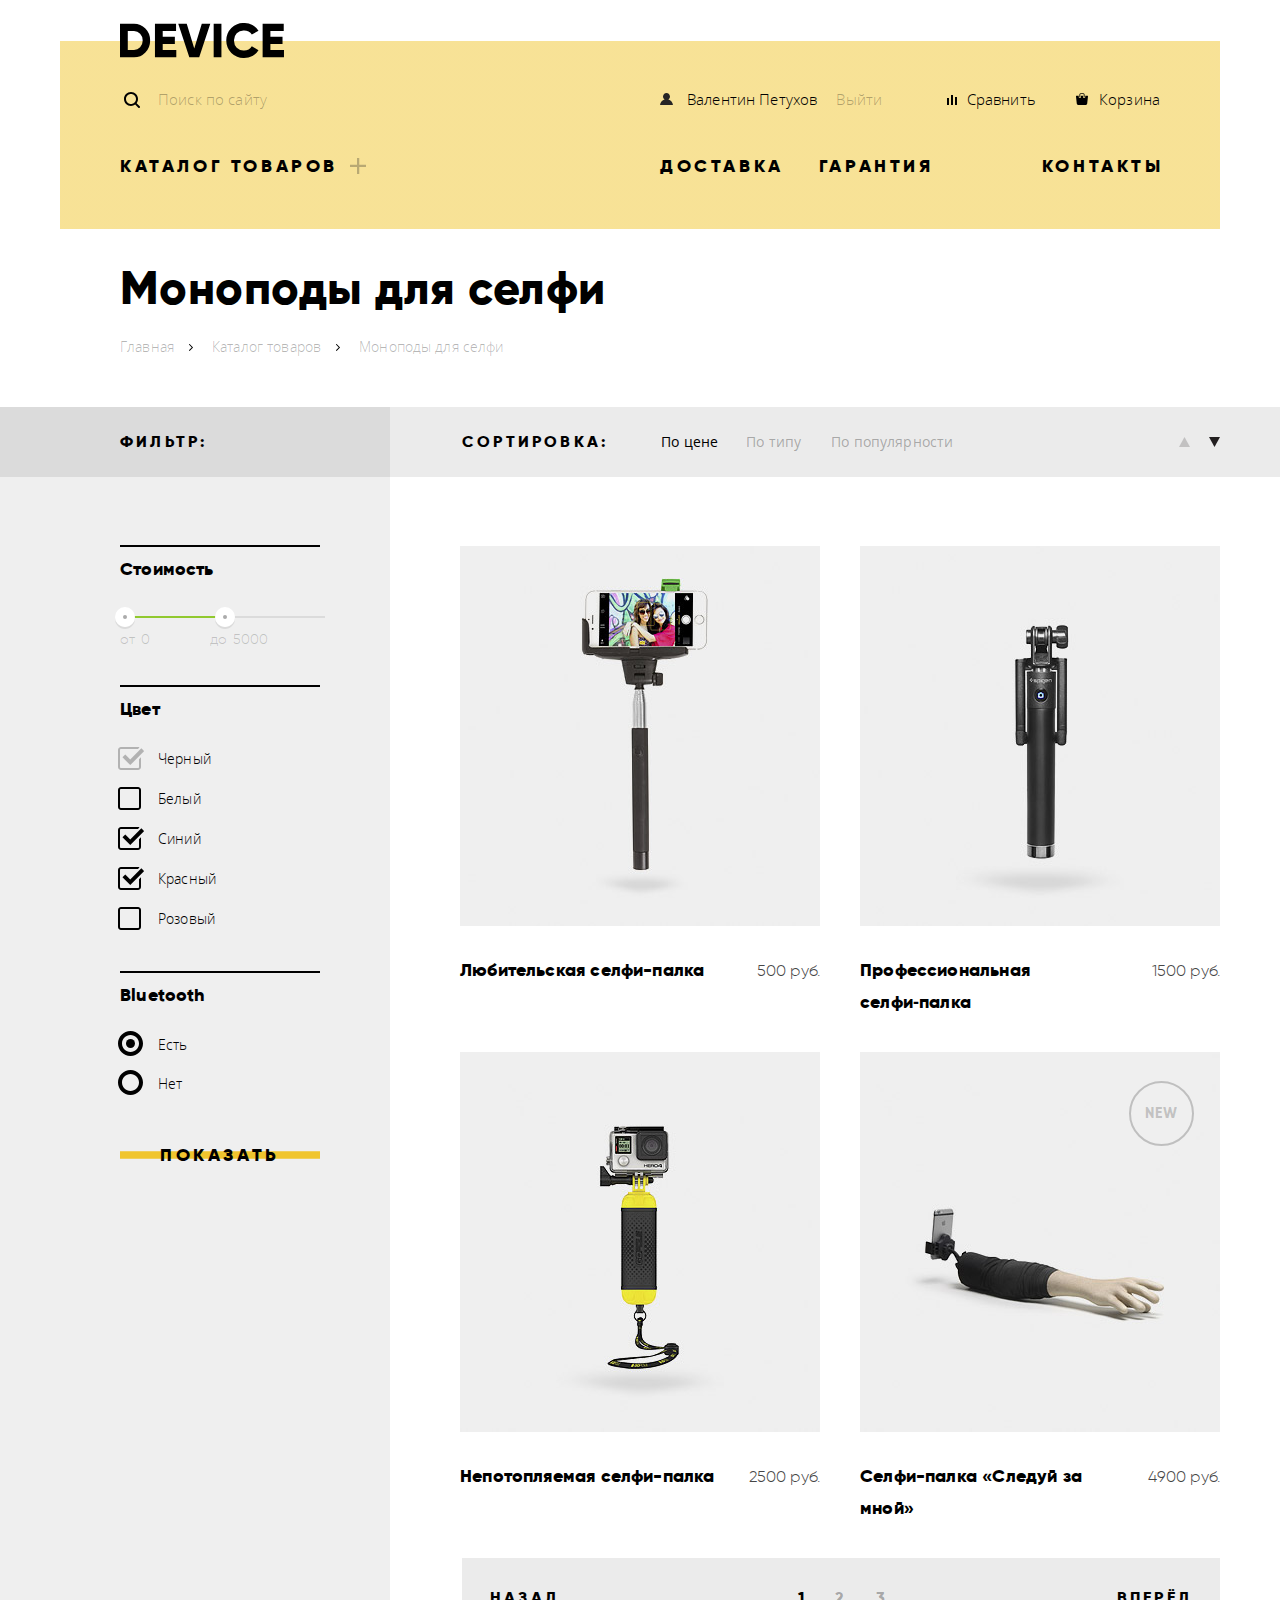
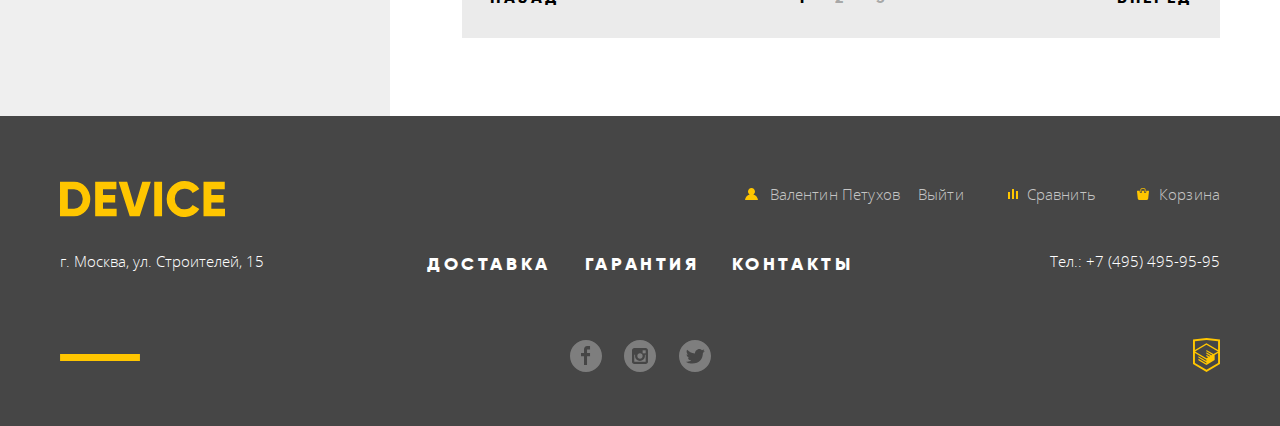
==== catalog_monopod.html @ aeb775ab "Добавляет 4е состояние чекбоксам и радио" ====
<!DOCTYPE html>
<html lang="ru">
  <head>
    <meta charset="utf-8">
    <title>Моноподы</title>
    <link rel="stylesheet" href="css/normalize.css">
    <link rel="stylesheet" href="css/style.css">
  </head>
  <body>
    <header class="main-header">
      <div class="header-logo">
        <a href="index.html">
          <img src="img/header-logo.svg" alt="логотип магазина Device" width="164" height="36">
        </a>
      </div>
      <nav class="main-navigation">
        <div class="flex-container">
          <form method="post" action="https://echo.htmlacademy.ru" class="header-find-form">
            <label for="header-find-form-text-input"></label><!--фикс пробела между инлайн элементами
            --><input type="text" placeholder="Поиск по сайту" id="header-find-form-text-input"><!--фикс пробела между инлайн элементами
            --><button type="submit" id="qs">Найти</button>
          </form>
          <ul class="header-user-navigation">
            <li><a href="#" class="login-link">Валентин Петухов</a></li>
            <li><a href="#" class="exit">Выйти</a></li>
          </ul>
          <ul class="header-buy-navigation">
            <li><a href="#" class="compare">Сравнить</a></li>
            <li><a href="#" class="cart">Корзина</a></li>
          </ul>
        </div>
        <ul class="header-site-navigation">
          <li class="top-menu"><a href="#">Каталог товаров</a>
            <ul class="header-product-type-list">
              <li class="left-column"><a href="#">Виртуальная реальность</a></li>
              <li><a href="#">Фитнес-браслеты</a></li>
              <li><a href="#">Квадрокоптеры</a></li>
              <li class="left-column"><a href="#">Моноподы для селфи</a></li>
              <li><a href="#">Умные часы</a></li>
              <li class="left-column"><a href="#">Экшн-камеры</a></li>
            </ul>
          </li>
          <li class="central-column"><a href="#">Доставка</a></li>
          <li class="garant"><a href="#">Гарантия</a></li>
          <li class="right-column"><a href="#">Контакты</a></li>
        </ul>
      </nav>
    </header>
    <main>
      <h1 class="catalog-page-header">Моноподы для селфи</h1>
      <ul class="breadcrumbs">
        <li><a href="index.html">Главная</a></li>
        <li><a href="#">Каталог товаров</a></li>
        <li><a class="current">Моноподы для селфи</a></li>
      </ul>
      <section class="catalog">
        <div class="catalog-container"><!--для тянущихся фонов побокам-->
          <h2 class="visually-hidden">Список моноподов для селфи</h2>
          <aside class="filters">
            <h3>Фильтр:</h3>
            <form method="post" action="https://echo.htmlacademy.ru" class="catalog-filters-form">
              <fieldset class="filters-price">
                <legend>Стоимость</legend>
                <div class="filters-price-range">
                  <span></span>
                  <span></span>
                </div>
                <div class="filters-price-flex-container">
                  <p class="start-price">
                    <label for=catalog-filters-form-min-price"">От</label>
                    <input type="number" name="min-price" class="min-price" id="catalog-filters-form-min-price" placeholder="0">
                  </p>
                  <p class="last-price">
                    <label for="catalog-filters-form-max-price">До</label>
                    <input type="number" name="max-price" class="max-price" id="catalog-filters-form-max-price" placeholder="5000">
                  </p>
                </div>
              </fieldset>
              <fieldset class="filters-color">
                <legend>Цвет</legend>
                <ul>
                  <li>
                    <input type="checkbox" name="color-black" class="visually-hidden filters-color-checkbox" id="catalog-filters-form-color-black" checked disabled>
                    <label for="catalog-filters-form-color-black">Черный</label>
                  </li>
                  <li>
                    <input type="checkbox" name="color-white" class="visually-hidden filters-color-checkbox" id="catalog-filters-form-color-white">
                    <label for="catalog-filters-form-color-white">Белый</label>
                  </li>
                  <li>
                    <input type="checkbox" name="color-blue" class="visually-hidden filters-color-checkbox" id="catalog-filters-form-color-blue" checked>
                    <label for="catalog-filters-form-color-blue">Синий</label>
                  </li>
                  <li>
                    <input type="checkbox" name="color-red" class="visually-hidden filters-color-checkbox" id="catalog-filters-form-color-red" checked>
                    <label for="catalog-filters-form-color-red">Красный</label>
                  </li>
                  <li>
                    <input type="checkbox" name="color-pink" class="visually-hidden filters-color-checkbox" id="catalog-filters-form-color-pink">
                    <label for="catalog-filters-form-color-pink">Розовый</label>
                  </li>
                </ul>
              </fieldset>
              <fieldset class="filters-bluetooth">
                <legend>Bluetooth</legend>
                <ul>
                  <li>
                    <input type="radio" name="bluetooth" value="yes" class="visually-hidden filters-bluetooth-radio" id="catalog-filters-form-bluetooth-yes" checked>
                    <label for="catalog-filters-form-bluetooth-yes">Есть</label>
                  </li>
                  <li>
                    <input type="radio" name="bluetooth" value="no" class="visually-hidden filters-bluetooth-radio" id="catalog-filters-form-bluetooth-no">
                    <label for="catalog-filters-form-bluetooth-no">Нет</label>
                  </li>
                </ul>
              </fieldset>
              <button type="submit" class="btn">Показать</button>
            </form>
          </aside>
          <div class="catalog-rows"><!--Прижимаем пагинацию к низу-->
            <section class="catalog-sort">
              <h3>Сортировка:</h3>
              <ul class="sort-type-list">
                <li class="sort-type-item"><a class="current">По цене</a></li>
                <li class="sort-type-item"><a href="#">По типу</a></li>
                <li class="sort-type-item"><a href="#">По популярности</a></li>
              </ul>
              <ul class="sort-range-list">
                <li class="sort-range-item"><a href="#" class="descendin"><span class="visually-hidden">По убыванию</span></a></li>
                <li class="sort-range-item"><a class="ascending current"><span class="visually-hidden">По возрастанию</span></a></li>
              </ul>
            </section>
            <ul class="catalog-list">
              <li class="catalog-item">
                <article>
                  <img src="img/product-1.jpg" alt="" width="360" height="380">
                  <div class="catalog-item-action">
                    <a class="btn" href="#">В корзину</a>
                    <a href="#">Добавить к сравнению</a>
                  </div>
                  <div class="catalog-item-info">
                    <h1 class="catalog-item-name"><a href="#">Любительская селфи-палка</a></h1>
                    <p class="catalog-item-price">500 руб.</p>
                  </div>
                </article>
              </li>
              <li class="catalog-item">
                <article>
                  <img src="img/product-2.jpg" alt="" width="360" height="380">
                  <div class="catalog-item-action">
                    <a class="btn" href="#">В корзину</a>
                    <a href="#">Добавить к сравнению</a>
                  </div>
                  <div class="catalog-item-info">
                    <h1 class="catalog-item-name"><a href="#">Профессиональная селфи&#8209;палка</a></h1>
                    <p class="catalog-item-price">1500 руб.</p>
                  </div>
                </article>
              </li>
              <li class="catalog-item">
                <article>
                  <img src="img/product-3.jpg" alt="" width="360" height="380">
                  <div class="catalog-item-action">
                    <a class="btn" href="#">В корзину</a>
                    <a href="#">Добавить к сравнению</a>
                  </div>
                  <div class="catalog-item-info">
                    <h1 class="catalog-item-name"><a href="#">Непотопляемая селфи-палка</a></h1>
                    <p class="catalog-item-price">2500 руб.</p>
                  </div>
                </article>
              </li>
              <li class="catalog-item new">
                <article>
                  <img src="img/product-4.jpg" alt="" width="360" height="380">
                  <div class="catalog-item-action">
                    <a class="btn" href="#">В корзину</a>
                    <a href="#">Добавить к сравнению</a>
                  </div>
                  <div class="catalog-item-info">
                    <h1 class="catalog-item-name"><a href="#">Селфи-палка «Следуй за мной»</a></h1>
                    <p class="catalog-item-price">4900 руб.</p>
                  </div>
                </article>
              </li>
            </ul>
            <ul class="pagination-list">
              <li class="pagination-item"><a href="#" class="pagination-btn">Назад</a></li>
              <li class="pagination-item"><a class="current">1</a></li>
              <li class="pagination-item"><a href="#">2</a></li>
              <li class="pagination-item"><a href="#">3</a></li>
              <li class="pagination-item"><a href="#" class="pagination-btn">Вперёд</a></li>
            </ul>
          </div>
        </div>
      </section>
    </main>
    <footer class="main-footer">
      <div class="container">
        <div class="footer-left">
          <a class="footer-logo" href="index.html">
            <img src="img/footer-logo.svg" alt="" width="165" height="36">
          </a>
          <p class="score-address">г. Москва, ул. Строителей, 15</p>
        </div>
        <div class="footer-center">
          <ul class="footer-site-navigation">
            <li><a href="#">Доставка</a></li>
            <li><a href="#">Гарантия</a></li>
            <li><a href="#">Контакты</a></li>
          </ul>
          <ul class="footer-social-navigation">
            <li><a href="#"><span class="visually-hidden">Фейсбук</span>
              <img src="img/fb.svg" alt="" width="32px" height="32px"></a></li>
            <li><a href="#"><span class="visually-hidden">Инстаграмм</span>
              <img src="img/instagram.svg" alt="" width="32px" height="32px"></a></li>
            <li><a href="#"><span class="visually-hidden">Твиттер</span>
              <img src="img/twitter.svg" alt="" width="32px" height="32px"></a></li>
          </ul>
        </div>
        <div class="footer-right">
          <div class="flex-container">
            <ul class="footer-user-navigation">
              <li><a href="#" class="login-link">Валентин&nbspПетухов</a></li>
              <li><a href="#" class="exit">Выйти</a></li>
            </ul>
            <ul class="footer-buy-navigation">
              <li><a href="#" class="compare">Сравнить</a></li>
              <li><a href="#" class="cart">Корзина</a></li>
            </ul>
          </div>
          <p class="footer-score-tel">Тел.: +7 (495) 495-95-95</p>
          <p class="footer-copyright">
            <a href="https://htmlacademy.ru/intensive/htmlcss"><span class="visually-hidden">HTMLacademy</span>
              <img src="img/logo-htmlacademy.svg" alt="" width="" height=""></a>
          </p>
        </div>
      </div>
    </footer>
  </body>
</html>
---- css/style.css ----
@font-face {
  font-family: "Gilroy";
  src:
    url(../fonts/gilroyextrabold.woff2) format("woff2"),
    url(../fonts/gilroyextrabold.woff) format("woff");
  font-weight: 800;
}

@font-face {
  font-family: "Gilroy";
  src:
    url(../fonts/gilroylight.woff2) format("woff2"),
    url(../fonts/gilroylight.woff) format("woff");
  font-weight: 300;
}

@font-face {
  font-family: "Open Sans";
  src:
    url(../fonts/opensans.woff2) format("woff2"),
    url(../fonts/opensans.woff) format("woff");
  font-weight: 400;
}

@font-face {
  font-family: "Open Sans";
  src:
    url(../fonts/opensanslight.woff2) format("woff2"),
    url(../fonts/opensanslight.woff) format("woff");
  font-weight: 300;
}
                           /********СБРОСЫ СТИЛЕЙ********/
.header-user-navigation,
.header-buy-navigation,
.header-site-navigation,
.header-product-type-list,
.promotion-list,
.promotion-btn-list,
.main-product-type-list,
.service-button-list,
.service-list,
.brand-list,
.footer-site-navigation,
.footer-social-navigation,
.footer-user-navigation,
.footer-buy-navigation,
.breadcrumbs,
.catalog-filters-form ul,
.catalog-sort ul,
.catalog-list,
.pagination-list,
.pagination-pages-list
{
  list-style: none;
  padding: 0;
  margin: 0;
}

.main-navigation a,
.main-product-navigation a,
.footer-site-navigation a,
.footer-social-navigation a,
.footer-user-navigation a,
.footer-buy-navigation a,
.breadcrumbs a,
.sort-type-list a,
.catalog-item a,
.pagination-list a,
.btn
{
  text-decoration: none;
}
.header-find-form input,
.header-find-form button,
.filters-price input,
.modal-feedback-form input,
.modal-feedback-form textarea,
.btn,
.promotion-btn,
.modal-close
{
  outline: none;
  border: none;
}
                           /********СЕТКИ************/
body {
  /*временно для перфект пиксель*/
  /*width: 1440px;*/

  margin: 0;
  padding: 0;
  padding-top: 23px;
}
img {
  max-width: 100%;
  height: auto;
}
.visually-hidden:not(:focus):not(:active),
input[type="checkbox"].visually-hidden,
input[type="radio"].visually-hidden {
  position: absolute;

  width: 1px;
  height: 1px;
  margin: -1px;
  border: 0;
  padding: 0;

  white-space: nowrap;

  clip-path: inset(100%);
  clip: rect(0 0 0 0);
  overflow: hidden;
}
.container{
  width: 1160px;
  padding: 0 20px;
  margin: 0 auto;
  display: flex;
  justify-content: space-between;
}
/*header*/
.main-header {
  margin: 0 auto;
  width: 1040px;
  padding:0 60px;
  padding-bottom: 51px;
}
.header-logo {
  margin-bottom: 7px;
}
.main-navigation a {
  display: block;
  position: relative;
}
.header-find-form {
  position: relative;
  margin-bottom: 29px;
}
.header-find-form input {
  padding-left: 38px;
  padding-top: 17px;/*Компенсрует большую появляющуюся кнопку что-бы не дргалась форма*/
  padding-bottom: 15px;
  min-width: 315px;
}
.header-find-form button{
  display: none;
  padding: 15px 20px;
}
.header-find-form button:active,
.header-find-form input:focus+button {
  display: inline-block;
}
.header-find-form label {
  display: inline-block;
  position: absolute;
  padding-top: 15px;
  padding-bottom: 15px;
  min-width: 40px;
  min-height: 20px;
  left: 0;
  bottom: 17px;
}
.flex-container{
  display: flex;
}
.header-find-form{
  width: 50%;
}
.header-user-navigation{
  margin-left: 20px;
  display: flex;
}
.header-buy-navigation{
  margin-left: auto;
}
.header-user-navigation,
.header-buy-navigation {
  padding-top: 10px;
}
.header-user-navigation a,
.header-buy-navigation a {
  padding-left: 27px;
}
.header-user-navigation .exit {
  padding-left: 19px;
}
.header-buy-navigation {
  display: flex;
  justify-content: flex-end;
}
.header-buy-navigation a {
  margin-left: 36px;
}
.header-site-navigation {
  display: flex;
}
.header-site-navigation>li:first-child {
  width: 50%;
  position: relative;
}
.header-site-navigation>li:first-child>a{
  display: inline-block;
  padding-right: 35px;
}
.header-site-navigation>.central-column {
  margin-left: 20px;
}
.header-site-navigation>.garant {
  margin-left: 35px;
}
.header-site-navigation>.right-column {
  margin-left: auto;
  margin-right: -0.2em;
}
.header-product-type-list {
  position: absolute;
  width: 640px;
  top 0;
  left: 0;
  display: flex;
  flex-wrap: wrap;
  opacity: 0;
}
.top-menu:hover .header-product-type-list {
  z-index: 1;
  opacity: 1;
}
.header-product-type-list li {
  width: 160px;
  margin-right: 40px;
}
.header-product-type-list .left-column {
  width: 200px;
}
/*footer*/
.main-footer {
  min-width: 1200px;
}
.main-footer .container{
  padding-top: 65px;
  padding-bottom: 65px;
}
.footer-right,
.footer-left {
  width: 360px;
}
.footer-logo {
  display: block;
  margin-bottom: 20px;
}
.main-footer .score-address {
  padding-bottom: 70px;
}
.footer-center {
  width: 440px;
  padding-top: 68px;
}
.footer-site-navigation {
  display: flex;
  flex-wrap: wrap;
  width: 440px;
  margin-bottom: 40px;
  padding-left: 7px;
}
.footer-site-navigation li:nth-child(2) {
  margin-left: 34px;
}
.footer-site-navigation li:nth-child(3) {
  margin-left: 32px;
}
.footer-social-navigation {
  display: flex;
  flex-wrap: wrap;
  width: 141px;
  margin: 0 auto;
  justify-content: space-between;
  position: relative;
  bottom: -21px;
}
.footer-right .flex-container {
  justify-content: flex-end;
}
.footer-buy-navigation,
.footer-user-navigation {
  display: flex;
  justify-content: flex-end;
}
.footer-user-navigation a,
.footer-buy-navigation a {
  display: block;
  position: relative;
  padding-left: 25px;
  margin-left: 38px;
  margin-bottom: 39px;
}
.footer-user-navigation .exit {
  margin-left: 18px;
  padding-left: 0;
}
.footer-score-tel {
  padding: 0;
  margin: 0;
  margin-bottom: 20px;
}
.footer-copyright {
  position: relative;
  bottom: -42px;
}
/*index-main*/
/*promotion*/
.promotion {
  width: 1100px;
  padding-right: 60px;
  margin: 0 auto;
  position: relative;
  margin-bottom: 95px;
}
.promotion-list {
  counter-reset: number-slide;
}
.promotion-item {
  counter-increment: number-slide;
  position: relative;
}
.promotion-item::before {
  position: absolute;
  content: counter(number-slide, decimal-leading-zero);
  right: 0;
  top: 62px;
  margin-right: -13px;
  font-family: "Gilroy", "Arial", sans-serif;
  font-weight: 800;
  font-size: 179.2px;
  height: 130px;
  color: rgba(255,255,255,1.0);
  letter-spacing: 0.01em;
  vertical-align: middle;
}
.promotion-item img {
  float: left;
  padding-right: 40px;
}
.promotion-item h3 {
  margin: 0;
  padding-top: 80px;
  margin-bottom: 18px;
}
.promotion-item p {
  padding: 0;
  margin: 0;
  margin-bottom: 43px;
  padding-right: 10px;
}
.promotion-item .btn {
  display: inline-block;
  width: 220px;
  margin-bottom: 59px;
}
.promotion-btn-list {
  position: absolute;
  display: flex;
  width: 80px;
  justify-content: space-between;
  flex-wrap: wrap;
  right: 80px;
  bottom: 150px;
}
.promotion-btn {
  width: 12px;
  height: 12px;
}
.promotion-properties {
  border-collapse: collapse;
}
.promotion-properties tbody{
  width: 460px;
  display: flex;
  flex-direction: column-reverse;
}
.promotion-properties tr {
  display: flex;
}
.promotion-properties td,
.promotion-properties th
 {
  width: 158px;
  padding: 0;
  margin: 0;
}
.promotion-properties td {
  margin-bottom: 12px;
}
.promotion-properties td:nth-child(2),
.promotion-properties th:nth-child(2){
  width: 140px
}
/*Возможно временно*/
.promotion::after {
  content: "";
  display: block;
  clear: both;
}
/*main-product-navigation*/
.main-product-type-list {
  width: 1200px;
  margin: 0 auto;
  margin-bottom: 82px;
  display: flex;
  justify-content: space-around;
}
.main-product-type-list li {
  width: 160px;
}
.main-product-type-list a {
  display: block;
  position: relative;
  padding-top: 192px;
}
/*services*/
.services {
  padding-bottom: 68px;
  margin-bottom: 95px;
}
.service-button-list {
  width: 277px;
  padding-bottom: 45px;
}
.service-list {
  width: 760px;
  padding-left: 115px;
}
.service-button {
  margin-bottom: 25px;
}
.service-item p {
  width: 430px;
  margin: 0;
}
/*временно скрываем не текущие слайды*/
.promotion-item:not(.current),
.service-item:not(.current) {
  display: none;
}
.service-list h3 {
  margin: 0;
  margin-bottom: 40px;
}
.service-button-list {
  padding-top: 80px;
}
.service-list {
  padding-top: 83px;
}
.service-button-list .service-button{
  width: 160px;
}
.service-button-list .service-button:active,
.service-button-list .service-button.current {
  width: 280px;
  padding-right: 120px;
}
/*brands*/
.brand-list {
  width: 1200px;
  margin: 0 auto;
  display: flex;
  justify-content: space-around;
  margin-bottom: 82px;
}
.brand-list li {
  width: 260px;
  position: relative;
}
/*about-us, contacts*/
.about-us,
.contacts {
  width: 560px;
  padding-top: 62px;
}
.about-us h2,
.contacts h2 {
  margin: 0;
  padding: 0;
  margin-bottom: 52px;
}
.about-us p,
.contacts p {
  margin: 0;
  padding: 0;
}
.about-us p {
  margin-bottom: 30px;
  width: 475px;
}
.contacts p {
  margin-bottom: 40px;
  width: 520px;
}
.about-us .delivering-list {
  padding: 0;
  margin: 0;
  padding-top: 36px;
  margin-bottom: 54px;
  list-style-type: none;
}
.about-us .delivering-item {
  margin: 0;
  padding: 0;
  padding-left: 37px;
  position: relative;
}
.about-us .btn,
.contacts .btn {
  display: block;
  width: 260px;
  text-align: center;
  margin-bottom: 82px;
}
.contacts-map {
  display: block;
  margin-bottom: 59px;
}
/*catalog-page*/
/*breadcrumbs*/
.catalog-page-header {
  width: 1040px;
  margin: 0 auto;
  padding: 0;
  padding-top: 44px;
  margin-bottom: 29px;
}
.breadcrumbs {
  width: 1040px;
  margin: 0 auto;
  display: flex;
  margin-bottom: 45px;
}
.breadcrumbs a {
  display: block;
  padding-right: 19px;
  margin-right: 19px;
}
/*catalog*/
.catalog-container {
  width: 1160px;
  margin: 0 auto;
  display: flex;
}
.filters {
  width: 200px;
  padding-left: 60px;
  padding-right: 70px;
}
.filters h3 {
  margin: 0;
  padding: 20px 0;
  margin-bottom: 68px;
}
.catalog fieldset {
  margin: 0;
  padding: 0;
  margin-bottom: 31px;
}
.catalog legend{
  width: 100%;
  margin: 0;
  padding: 0;
  border-top: 2px solid black;
  padding-top: 7px;
  margin-bottom: 32px;
}
.filters-price input[type="number"] {
  width: 50px;
}
.filters-price  .start-price {
  width: 90px;
}
.filters-price-flex-container {
  display: flex;
}
.filters-price p {
  padding: 0;
  margin: 0;
}
.filters-price-range {
  position: relative;
  height: 2px;
  width: 100%;
  margin-left: 5px;
  margin-bottom: 5px;
  background-image: linear-gradient(to right, rgba(145,201,47,1.0) 0%, rgba(145,201,47,1.0) 50%,
                                    rgba(219,219,219,1.0) 50%, rgba(219,219,219,1.0) 100%);
}
.filters-price-range span {
  position: absolute;
  width: 24px;
  height: 24px;
  bottom: -12px;
  background-image: url(../img/filter-button.svg);
  background-repeat: no-repeat;
  background-position: center;
}
.filters-price-range span:first-child {
  margin-left: -12px;
}
.filters-price-range span:last-child {
  left: 50%;
  margin-left: -12px;
}
.catalog-filters-form .filters-color {
  margin-bottom: 28px;
}
.filters-color legend {
  margin-bottom: 19px;
}
.filters-color li {
  margin-bottom: 9px;
}
.filters-color label,
.filters-bluetooth label {
  position: relative;
  padding-left: 38px;
  cursor: pointer;
  user-select: none;/*Зачем? вроде и без него работает*/
}
.filters-bluetooth legend {
  margin-bottom: 19px;
}
.filters-bluetooth li {
  margin-bottom: 8px;
}
.catalog-filters-form .filters-bluetooth {
  margin-bottom: 28px;
}
.catalog-filters-form .btn {
  width: 100%;
}
.catalog-rows {
  width: 830px;
}
.catalog-sort,
.sort-type-list,
.sort-range-list
 {
  display: flex;
}
.catalog-sort h3 {
  margin: 0;
  padding: 20px 0;
  padding-left: 72px;
  padding-right: 33px;
}
.sort-type-list a {
  display: block;
  margin-left: 20px;
  margin-right: 5px;
  min-width: 60px;
  padding: 20px 0;
}
.catalog-sort .sort-range-list {
  position: relative;
  margin-left: auto;
}
.sort-range-list a {
  display: block;
  position: relative;
  padding: 30px 0;
  margin-left: 30px;
}
.sort-range-list,
.catalog-list {
  display: flex;
  flex-wrap: wrap;
  justify-content: space-between;
  padding-top: 69px;
  padding-left: 70px;
}
.catalog-item {
  width: 360px;
  position: relative;
}
.catalog-item-action {
  opacity: 0;
  position: absolute;
  left: 0;
  right: 0;
  top: 0;
  height: 210px;
  padding-top: 170px;
  background-color: rgba(238,238,238,0.7);
}
.catalog-item:hover .catalog-item-action { /*Возможно .catalog-item img:hover+.catalog-item-action*/
  opacity: 1;
}
.catalog-item-action a {
  display: block;
  width: 200px;
  margin: 0 auto;
  text-align: center;
}
.catalog-item-info {
  display: flex;
  justify-content: space-between;
  margin-bottom: 38px;
}
.catalog-item h1 {
  width: 260px;
  margin: 0;
  padding-top: 15px;
}
.catalog-item .catalog-item-price {
  width: 100px;
  margin: 0;
  padding-top: 24px;
  text-align: right;
}
.pagination-list {
  display: flex;
  justify-content: center;
  margin-left: 72px;
  margin-bottom: 78px;
}

.pagination-list a {
  display: block;
  padding: 25px 14px;
}
.pagination-list li:nth-child(2) {
  margin-left: 10px;/*Компенсирует не равную ширину кнопок влияющую на выравнивание цифр*/
}
.pagination-list .pagination-btn {
  padding: 25px 28px;
}
.pagination-list li:first-child {
  margin-right: auto;
}
.pagination-list li:last-child {
  margin-left: auto;
}
/*modal*/
/*Временно для сеток*/
.modal-map {
  width: 960px;
}
.modal-map p {
  margin: 0;
  display: block;
}
.modal-map img {
  display: block;
}
.modal {
  display: none;
  position: fixed;
  left: 50%;
  top: 50%;
  transform: translate( -50%,-50%);
  box-shadow: 0px 10px 20px 0px rgba(4, 6, 6, 0.2);
}
.modal-feedback {
  width: 760px;
  padding: 82px 104px;
}
.modal-feedback-form {
  display: flex;
  flex-wrap: wrap;
  justify-content: space-between;
}
.modal-feedback-form p {
  width: 100%;
  padding: 0;
  margin: 0;
  margin-bottom: 40px;
}
.modal-feedback-form .left-column,
.modal-feedback-form .right-column {
  width: 360px
}
.modal-feedback-form input,
.modal-feedback-form textarea {
  box-sizing: border-box;
  width: 100%;
  padding: 17px 0;
  padding-left: 20px;
}
.modal-feedback-form label{
  display: block;
  margin-bottom: 10px;
}
.modal-close {
  position: absolute;
  font-size: 0px;
  padding: 0;
  width: 58px;
  height: 58px;
  top: 24px;
  right: 22px;
  opacity: 0.5;
}
.modal-close:hover,
.modal-close:focus {
  opacity: 1.0;
}
.modal-close:active {
  opacity: 0.3;
}

                       /************ШРИФТЫ************/

body {
  font-family:"Open Sans", "Arial", sans-serif;
  font-size: 15px;
  font-weight: 400;
  letter-spacing: 0;

  color: rgba(0,0,0,1);
  background-color: rgba(255,255,255,1);

  line-height: 30px;
}
.btn {
  font-family: "Gilroy", "Arial", sans-serif;
  font-size: 18px;
  font-weight: 800;
  letter-spacing: 0.2em;
  text-transform: uppercase;
  color: rgba(0,0,0,1);
  line-height: 24px;
  text-align: center;

  padding-top:;
}
.btn:hover,
.btn:focus
{
  color: rgba(0,0,0,1);
}
.btn:active {
  color: rgba(0,0,0,0.3);
}
/*header*/
.main-navigation a {
  color: rgba(0,0,0,1);
}
.header-find-form,
.header-user-navigation,
.header-buy-navigation {
  line-height: 30px;
}
.main-navigation .exit {
  color: rgba(0,0,0,0.3);
}
.main-navigation a:hover,
.main-navigation a:focus {
  color: rgba(0,0,0,0.6);
}
.main-navigation a:active {
  color: rgba(0,0,0,0.3);
}
.main-navigation a.current {
  color: rgba(0,0,0,1);
}
.header-find-form input {
  font-size: 15px;
  font-weight: 300;
  letter-spacing: 0.01em;
  color: rgba(0,0,0,1);
}
.header-find-form input::placeholder{
  color: rgba(0,0,0,0.3);
}
.header-find-form input:hover::placeholder {
  color: rgba(0,0,0,0.6);
}
.header-find-form input:focus::placeholder {
  color: rgba(0,0,0,1);
}
.header-find-form button {
  font-size: 15px;
  font-weight: 300;
  letter-spacing: 0.01em;
  color: rgba(0,0,0,1);
}
.header-find-form button:hover {
  color: rgba(255,255,255,1);
}
.header-find-form button:active {
  color: rgba(255,255,255,0.3);
}
.header-user-navigation,
.header-buy-navigation {
  font-size: 15px;
  font-weight: 300;
  letter-spacing: 0.01em;
}
.header-site-navigation {
  font-family: "Gilroy", "Arial", sans-serif;
  font-size: 18px;
  font-weight: 800;
  letter-spacing: 0.2em;
  line-height: 24px;
  text-transform: uppercase;
}
.header-product-type-list {
  font-size: 15px;
  font-weight: 300;
  letter-spacing: 0.01em;
  line-height: 36px;
  text-transform: none;
}
/*footer*/
.main-footer{
  color: rgba(255,255,255,1);
}
.main-footer .score-address {
  font-size: 15px;
  font-weight: 300;
  letter-spacing: 0;
}
.footer-site-navigation {
  font-family: "Gilroy", "Arial", sans-serif;
  font-size: 18px;
  font-weight: 800;
  letter-spacing: 0.2em;
  text-transform: uppercase;
}
.footer-site-navigation a {
  color: rgba(255,255,255,1);
}
.footer-site-navigation a:hover,
.footer-site-navigation a:focus {
  color: rgba(255,255,255,0.6);
}
.footer-site-navigation a:active {
  color: rgba(255,255,255,0.3);
}
.footer-user-navigation,
.footer-buy-navigation {
  font-size: 15px;
  font-weight: 300;
  line-height: 26px;
  letter-spacing: 0.01em;
}
.footer-user-navigation a,
.footer-buy-navigation a {
  color: rgba(255,255,255,0.7);
}
.footer-user-navigation a:hover,
.footer-user-navigation a:focus,
.footer-buy-navigation a:hover,
.footer-buy-navigation a:focus {
  color: rgba(255,255,255,1);
}
.footer-user-navigation a:active,
.footer-buy-navigation a:active {
  color: rgba(255,255,255,0.3);
}
.footer-score-tel {
  font-size: 15px;
  font-weight: 300;
  letter-spacing: 0;
  text-align: right;
}
.footer-copyright {
  text-align: right;
}
/*main index*/
  /*promotion*/
.promotion-number {
  font-family: "Gilroy", "Arial", sans-serif;
  font-size: 179.2px;
  font-weight: 800;
  letter-spacing: 0.1em;
  color: rgba(255,255,255,1);
}
.promotion-description h3{
  font-family: "Gilroy", "Arial", sans-serif;
  font-size: 47px;
  font-weight: 800;
  line-height: 56px;
  letter-spacing: 0.01em;
  color: rgba(0,0,0,1);
}
.promotion-description p {
  font-size: 15px;
  line-height: 30px;
  font-weight: 300;
  letter-spacing: 0.01em;
  color: rgba(70,70,70,1);
}
.promotion-properties th {
  font-size: 13px;
  font-weight: 300;
  letter-spacing: 0;
  color: rgba(70,70,70,1);
}
.promotion-properties td {
  font-family: "Gilroy", "Arial", sans-serif;
  font-size: 36px;
  font-weight: 300;
  letter-spacing: 0.01em;
  color: rgba(0,0,0,1);
}
.promotion-item .btn {
  text-align: center;
}
/*main-product-navigation*/
.main-product-type-list a,
.main-product-type-list a:hover,
.main-product-type-list a:focus {
  font-family: "Gilroy", "Arial", sans-serif;
  font-size: 18px;
  line-height: 24px;
  font-weight: 800;
  letter-spacing: 0.01em;
  color: rgba(0,0,0,1);
}
.main-product-type-list a:active {
  color: rgba(0,0,0,0.3);
}
/*services*/
.service-item h3{
  font-family: "Gilroy", "Arial", sans-serif;
  font-size: 47px;
  font-weight: 800;
  letter-spacing: 0.02em;
  color: rgba(0,0,0,1);
}
.service-item p {
  font-size: 15px;
  font-weight: 300;
  letter-spacing: 0.017em;
  color: rgba(70,70,70,1);
}
.service-button-list .btn.current,
.service-button-list .btn:active
{
  color: rgba(247,225,132,1);
}
/*about-us*/
.about-us h2 {
  font-family: "Gilroy", "Arial", sans-serif;
  font-size: 47px;
  font-weight: 800;
  letter-spacing: 0.01em;
  color: rgba(0,0,0,1);
}
.about-us p {
  font-size: 15px;
  font-weight: 300;
  letter-spacing: 0;
  color: rgba(70,70,70,1);
}
.about-us .delivering-item {
  font-family: "Gilroy", "Arial", sans-serif;
  font-size: 16px;
  line-height: 40px;
  font-weight: 800;
  letter-spacing: 0;
  color: rgba(0,0,0,1);
}
/*contacts*/
.contacts h2 {
  font-family: "Gilroy", "Arial", sans-serif;
  font-size: 47px;
  font-weight: 800;
  letter-spacing: 0.01em;
  color: rgba(0,0,0,1);
}
.contacts p {
  font-size: 15px;
  font-weight: 300;
  letter-spacing: 0;
  color: rgba(70,70,70,1);
}
/*main catalog*/
.catalog-page-header {
  font-family: "Gilroy", "Arial", sans-serif;
  font-size: 47px;
  font-weight: 800;
  letter-spacing: 0.01em;
  color: rgba(0,0,0,1);
}
/*breadcrumbs*/
.breadcrumbs a{
  font-size: 14px;
  font-weight: 300;
  letter-spacing: 0.01em;
  color: rgba(0,0,0,0.3);
}
.breadcrumbs a:hover,
.breadcrumbs a:focus {
  color: rgba(0,0,0,0.6);
}
.breadcrumbs a:active {
  color: rgba(0,0,0,0.1);
}
.breadcrumbs a.current {
  color: rgba(0,0,0,0.3);
}
/*filters*/
.filters h3 {
  font-family: "Gilroy", "Arial", sans-serif;
  font-size: 16px;
  font-weight: 800;
  letter-spacing: 0.2em;
  color: rgba(0,0,0,1);
  text-transform: uppercase;
}
.catalog-filters-form legend {
  font-family: "Gilroy", "Arial", sans-serif;
  font-size: 18px;
  font-weight: 800;
  letter-spacing: 0.01em;
  color: rgba(0,0,0,1);
}
.catalog-filters-form label {
  font-size: 14px;
  font-weight: 300;
  letter-spacing: 0.01em;
  color: rgba(0,0,0,1);
}
.filters-price label,
.filters-price input,
.filters-price input::placeholder {
  font-family: "Gilroy", "Arial", sans-serif;
  font-size: 14px;
  font-weight: 300;
  letter-spacing: 0;
  text-transform: lowercase;
  color: rgba(0,0,0,0.2);
}
/*catalog-sort*/
.catalog-sort h3 {
  font-family: "Gilroy", "Arial", sans-serif;
  font-size: 16px;
  font-weight: 800;
  letter-spacing: 0.2em;
  color: rgba(0,0,0,1);
  text-transform: uppercase;
}
.sort-type-item a{
  font-size: 14px;
  font-weight: 400;
  letter-spacing: 0.01em;
  color: rgba(0,0,0,0.3);
}
.sort-type-item a:hover,
.sort-type-item a:focus {
  color: rgba(0,0,0,0.6);
}
.sort-type-item a:active {
  color: rgba(0,0,0,1);
}
.sort-type-item a.current {
  color: rgba(0,0,0,1);
}
/*catalog-list*/
.catalog-item-action a:not(.btn){
  font-size: 14px;
  font-weight: 300;
  letter-spacing: 0.01em;
  color: rgba(0,0,0,0.5);
}
.catalog-item-action a:not(.btn):hover,
.catalog-item-action a:not(.btn):focus {
  color: rgba(0,0,0,1);
}
.catalog-item-action a:not(.btn):active {
  color: rgba(0,0,0,0.2);
}
.catalog-item-name a {
  font-family: "Gilroy", "Arial", sans-serif;
  font-size: 18px;
  line-height: 24px;
  font-weight: 800;
  letter-spacing: 0.01em;
  color: rgba(0,0,0,1);
}
.catalog-item-name a:hover,
.catalog-item-name a:focus {
  text-decoration: underline;
}
.catalog-item p {
  font-family: "Gilroy", "Arial", sans-serif;
  font-size: 16px;
  line-height: 24px;
  font-weight: 300;
  letter-spacing: 0.01em;
  color: rgba(70,70,70,1);
}
/*pagination-list*/
.pagination-item a{
  font-family: "Gilroy", "Arial", sans-serif;
  font-size: 16px;
  font-weight: 800;
  letter-spacing: 0.2em;
  color: rgba(0,0,0,0.3);
}
.pagination-item a:hover,
.pagination-item a:focus {
  color: rgba(0,0,0,0.6);
}
.pagination-item a:active {
  color: rgba(0,0,0,1);
}
.pagination-item a.current {
  color: rgba(0,0,0,1);
}
.pagination-item a.pagination-btn {
  color: rgba(0,0,0,1);
  text-transform: uppercase;
}
.pagination-item a.pagination-btn:hover
.pagination-item a.pagination-btn:focus {
  color: rgba(0,0,0,1);
}
.pagination-item a.pagination-btn:active {
  color: rgba(0,0,0,0.3);
}
/*modal*/
.modal-feedback-form label{
  font-family: "Gilroy", "Arial", sans-serif;
  font-size: 18px;
  font-weight: 800;
  letter-spacing: 0;
  color: rgba(0,0,0,1);
}
.modal-feedback-form input,
.modal-feedback-form textarea {
  font-size: 14px;
  font-weight: 400;
  line-height: 18px;
  letter-spacing: 0;
  color: rgba(70,70,70,1);
}
.modal-feedback-form input::placeholder,
.modal-feedback-form textarea::placeholder {
  color: rgba(70,70,70,0.4);
}
.modal-feedback-form input:invalid,
.modal-feedback-form textarea:invalid {
   color: rgba(70,70,70,0.4);
 }
                                     /********ФОНЫ**********/

.btn {
  background-color: transparent;
  background-image: url(../img/yellow-line.png);
  background-repeat: repeat no-repeat;
  background-position: center;
  padding: 8px 0;
}
.btn:hover,
.btn:focus,
.btn:active
{
  background-color: rgba(240,197,46);
}
/*header*/
.main-header {
  background-image: linear-gradient(to bottom,
    transparent 18px,
    rgba(240,197,46,0.5) 18px, rgba(240,197,46,0.5) 100%);
}

.header-find-form label {
  background-image: url(../img/search.svg);
  background-repeat: no-repeat;
  background-position: 4px bottom;
}
.header-find-form input[type="text"] {
  background-color: transparent;
}
.header-find-form button {
  background-color: transparent;
}
.header-find-form button:hover,
.header-find-form button:focus {
  background-color: rgba(0,0,0,1);
}
.header-find-form button:active {
  background-color: rgba(0,0,0,1);
}
.header-user-navigation .login-link::before {
  content: "";
  position: absolute;
  width: 27px;
  height: 15px;
  left: 0;
  bottom: 9px;
  background-image: url(../img/user.svg);
  background-repeat: no-repeat;
  background-position: left bottom;
}
.header-buy-navigation .compare::before {
  content: "";
  position: absolute;
  width: 27px;
  height: 15px;
  left: 0;
  bottom: 9px;
  background-image: url(../img/compare.svg);
  background-repeat: no-repeat;
  background-position: 7px bottom;
}
.header-buy-navigation .cart::before {
  content: "";
  position: absolute;
  width: 27px;
  height: 15px;
  left: 0;
  bottom: 9px;
  background-image: url(../img/cart.svg);
  background-repeat: no-repeat;
  background-position: 4px bottom;
}
.header-user-navigation .login-link:hover::before,
.header-user-navigation .login-link:focus::before {
  opacity: 0.6;
}
.header-user-navigation .login-link:active::before {
  opacity: 0.3;
}
.header-buy-navigation a:hover::before,
.header-buy-navigation a:focus::before {
  opacity: 0.8;
}
.header-buy-navigation a:active::before {
  opacity: 0.3;
}
.header-site-navigation>li:first-child>a::after {
  content: "";
  position: absolute;
  width: 16px;
  height: 16px;
  right: 7px;
  bottom: 4px;
  background-image: url(../img/plus.png);
  background-repeat: no-repeat;
  background-position: right bottom;
}
/*footer*/
.main-footer {
  background-color: rgba(70,70,70,1);
}
.main-footer .footer-left {
  background-image: url(../img/small-yellow-line.png);
  background-repeat: no-repeat;
  background-position: left bottom;
}
.footer-social-navigation a {
  opacity: 0.3;
}
.footer-social-navigation a:hover,
.footer-social-navigation a:focus {
  opacity: 0.6;
}
.footer-social-navigation a:active {
  opacity: 0.1;
}
.footer-user-navigation .login-link::before {
  content: "";
  position: absolute;
  width: 25px;
  height: 15px;
  left: 0;
  bottom: 6px;
  background-image: url(../img/footer-user.svg);
  background-repeat: no-repeat;
  background-position: left center;
}
.footer-buy-navigation .compare::before {
  content: "";
  position: absolute;
  width: 25px;
  height: 15px;
  left: 6px;
  bottom: 6px;
  background-image: url(../img/footer-compare.svg);
  background-repeat: no-repeat;
  background-position: left center;
}
.footer-buy-navigation .cart::before {
  content: "";
  position: absolute;
  width: 25px;
  height: 15px;
  left: 3px;
  bottom: 6px;
  background-image: url(../img/footer-cart.svg);
  background-repeat: no-repeat;
  background-position: left center;
}
.footer-copyright a:hover,
.footer-copyright a:focus {
  opacity: 0.6;
}
.footer-copyright a:active {
  opacity: 0.3;
}
/*index-main*/
.promotion {
  background-image: linear-gradient(to bottom,
    rgba(240,197,46,0.5) 112px,
    transparent 112px, transparent 100%);
}
.promotion-description {
  background-image: url(../img/white-line.png);
  background-repeat: no-repeat;
  background-position: 600px 38px;
}
.promotion-btn {
  background-color: transparent;
  background-image: url(../img/slider-button.svg);
  background-size: contain;
}
.promotion-btn.current {
  background-image: url(../img/slider-button-current.svg);
}
.main-product-navigation a::before,
.main-product-navigation a::after {
  content: "";
  display: block;
  position: absolute;
  width: 160px;
  height: 160px;
  top: 0;
}
.main-product-navigation a::before {
  background-color: rgba(240,197,46, 0.5);
}
.main-product-navigation a:hover::before,
.main-product-navigation a:focus::before,
.main-product-navigation a:active::before {
  background-color: rgba(240,197,46, 1.0);
}
.main-product-navigation a:active::after {
  opacity: 0.3;
}
.main-product-navigation .virtual-reality::after {
  background-image: url(../img/product-navigation-icon-1.png);
}
.main-product-navigation .monopod::after {
  background-image: url(../img/product-navigation-icon-2.png);
}

.main-product-navigation .action-cameras::after {
  background-image: url(../img/product-navigation-icon-3.png);
}

.main-product-navigation .fitness-bracelets::after {
  background-image: url(../img/product-navigation-icon-4.png);
}

.main-product-navigation .smart-watch::after {
  background-image: url(../img/product-navigation-icon-5.png);
}

.main-product-navigation .quadrocopters::after {
  background-image: url(../img/product-navigation-icon-6.png);
}
.services {
  background-image: linear-gradient(to bottom,
    rgba(255,255,255,1) 100px,
    rgba(229,229,229,1) 100px, rgba(229,229,229,1) 100%);
}
.service-button-list .btn.current,
.service-button-list .btn:active
{
  background-color: rgba(0,0,0,1);
  background-size: 0;
}
.service-item:nth-child(1) {
  background-image: url(../img/service-delivery.png);
  background-repeat: no-repeat;
  background-position: 500px -22px;
}
.service-item:nth-child(2) {
  background-image: url(../img/service-warranty.png);
  background-repeat: no-repeat;
  background-position: 500px -22px;
}
.service-item:nth-child(3) {
  background-image: url(../img/service-credit.png);
  background-repeat: no-repeat;
  background-position: 500px -22px;
}
.brand-item a:hover::before,
.brand-item a:focus::before {
  content: "";
  position: absolute;
  width: 260px;
  height: 100px;
}
.brand-item:nth-child(1) a:hover::before,
.brand-item:nth-child(1) a:focus::before {
  background-image: url(../img/brand-1-hover.png);
}
.brand-item:nth-child(2) a:hover::before,
.brand-item:nth-child(2) a:focus::before {
  background-image: url(../img/brand-2-hover.png);
}
.brand-item:nth-child(3) a:hover::before,
.brand-item:nth-child(3) a:focus::before {
  background-image: url(../img/brand-3-hover.png);
}
.brand-item:nth-child(4) a:hover::before,
.brand-item:nth-child(4) a:focus::before {
  background-image: url(../img/brand-4-hover.png);
}
.about-us {
  background-image: url(../img/black-line.png);
  background-repeat: no-repeat;
}
.about-us .delivering-item::before {
  content: "";
  position: absolute;
  width: 20px;
  height: 20px;
  left: -2px;
  bottom: 8px;
  background-image: url(../img/delivering-list-marker.svg);
}
.contacts {
  background-image: url(../img/black-line.png);
  background-repeat: no-repeat;
}
/*catalog-main*/
.breadcrumbs a:not(.current) {
  background-image: url(../img/nav-arrow.svg);
  background-repeat: no-repeat;
  background-position: right center;
}
.catalog {
  display: flex;
  justify-content: center;
  min-width: 1200px;
}
.catalog::before {
  content: "";
  flex-grow: 1;
  flex-shrink: 0;
  background-image: linear-gradient(to bottom, rgba(219,219,219,1.0), rgba(219,219,219,1.0) 70px,
                                    rgba(239,239,239,1.0) 70px, rgba(239,239,239,1.0) 100%);
}
.catalog::after {
  content: "";
  flex-grow: 1;
  flex-shrink: 0;
  background-image: linear-gradient(to bottom, rgba(235,235,235,1.0), rgba(235,235,235,1.0) 70px,
                                    transparent 70px, transparent 100%);
}
.filters {
  background-image: linear-gradient(to bottom, rgba(219,219,219,1.0), rgba(219,219,219,1.0) 70px,
                                    rgba(239,239,239,1.0) 70px, rgba(239,239,239,1.0) 100%);
}
.filters input {
  background-color: transparent;
}
.filters-color-checkbox+label::before {
  content: "";
  position: absolute;
  width: 26px;
  height: 23px;
  left: -2px;;
  bottom: -2px;
  background-image: url(../img/checkbox-off.svg);
  background-repeat: no-repeat;
  background-position: left bottom;
}
.filters-color-checkbox:checked+label::before {
  background-image: url(../img/checkbox-on.svg);
}
.filters-bluetooth-radio+label::before {
  content: "";
  position: absolute;
  width: 26px;
  height: 26px;
  left: -2px;
  bottom: -2px;
  background-image: url(../img/radio-off.svg);
  background-repeat: no-repeat;
  background-position: left bottom;
}
.filters-bluetooth-radio:checked+label::before {
  background-image: url(../img/radio-on.svg);
}
.filters-color-checkbox:hover+label::before,
.filters-bluetooth-radio:hover+label::before,
.filters-color-checkbox:focus+label::before,
.filters-bluetooth-radio:focus+label::before {
  opacity: 0.6;
}
.filters-color-checkbox:disabled+label::before,
.filters-color-checkbox:disabled:checked+label::before,
.filters-bluetooth-radio:disabled+label::before,
.filters-bluetooth-radio:disabled:checked+label::before {
  opacity: 0.25;
}
.catalog-sort {
  background-color: rgba(235,235,235,1);
}
.sort-range-list a.descendin::before{
  content: "";
  position: absolute;
  width: 15px;
  height: 15px;
  left: -11px;
  background-image: url(../img/icon-up-dir.svg);
  background-repeat: no-repeat;
}
.sort-range-list a.ascending::before {
  content: "";
  position: absolute;
  width: 15px;
  height: 15px;
  left: -11px;
  background-image: url(../img/icon-down-dir.svg);
  background-repeat: no-repeat;
}
.sort-range-list a:not(.current) {
  opacity: 0.2;
}
.sort-range-list a:not(.current):hover,
.sort-range-list a:not(.current):focus {
  opacity: 0.4;
}
.sort-range-list a:not(.current):active {
  opacity: 1.0;
}
.catalog-item.new::before {
  position: absolute;
  content: "New";
  text-transform: uppercase;
  text-align: center;
  right: 26px;
  top: 29px;
  font-family: "Gilroy", "Arial", sans-serif;
  font-size: 14px;
  width: 61px;
  line-height: 61px;
  font-weight: 800;
  letter-spacing: 0.05em;
  color: rgba(0,0,0,0.2);
  border-radius: 50%;
  border: 2px solid rgba(0,0,0,0.2);
}
.pagination-list {
  background-color: rgba(235,235,235,1);
}
.pagination-btn:hover,
.pagination-btn:focus,
.pagination-btn:active {
  background-color: rgba(217,217,217,1.0);
}
/*modal*/
.modal-feedback {
  background-color: rgba(255,255,255,1);
}
.modal-feedback input,
.modal-feedback textarea {
  background-color: rgba(242,242,242,1);
}
.modal-feedback input:hover,
.modal-feedback textarea:hover {
  background-color: rgba(234,234,234,1);
}
.modal-feedback input:focus,
.modal-feedback textarea:focus {
  background-color: rgba(255,255,255,1);
}
.modal-feedback input:invalid,
.modal-feedback textarea:invalid {
  background-color: rgba(246,218,218,1);
}
.modal-close {
  background-color: transparent;
  background-image: url(../img/modal-close.svg);
  background-repeat: no-repeat;
  background-position: center;
}
                                 /*******OUTLINE И BORDER**********/
.header-find-form input[type="text"] {
  border-bottom: 2px solid transparent;/*Что бы не дёргалось*/
}
.header-find-form input[type="text"]:focus {
  border-bottom: 2px solid rgba(0,0,0,1);
}
.header-find-form button {
  border: 2px solid rgba(0,0,0,1);
}
.service-button-list {
  border-right: 7px solid rgba(0,0,0,1.0);
}
.catalog-filters-form fieldset {
  border: none;
}
.modal-feedback input:focus,
.modal-feedback textarea:focus {
  outline: 3px solid rgba(240,197,46,1);
}
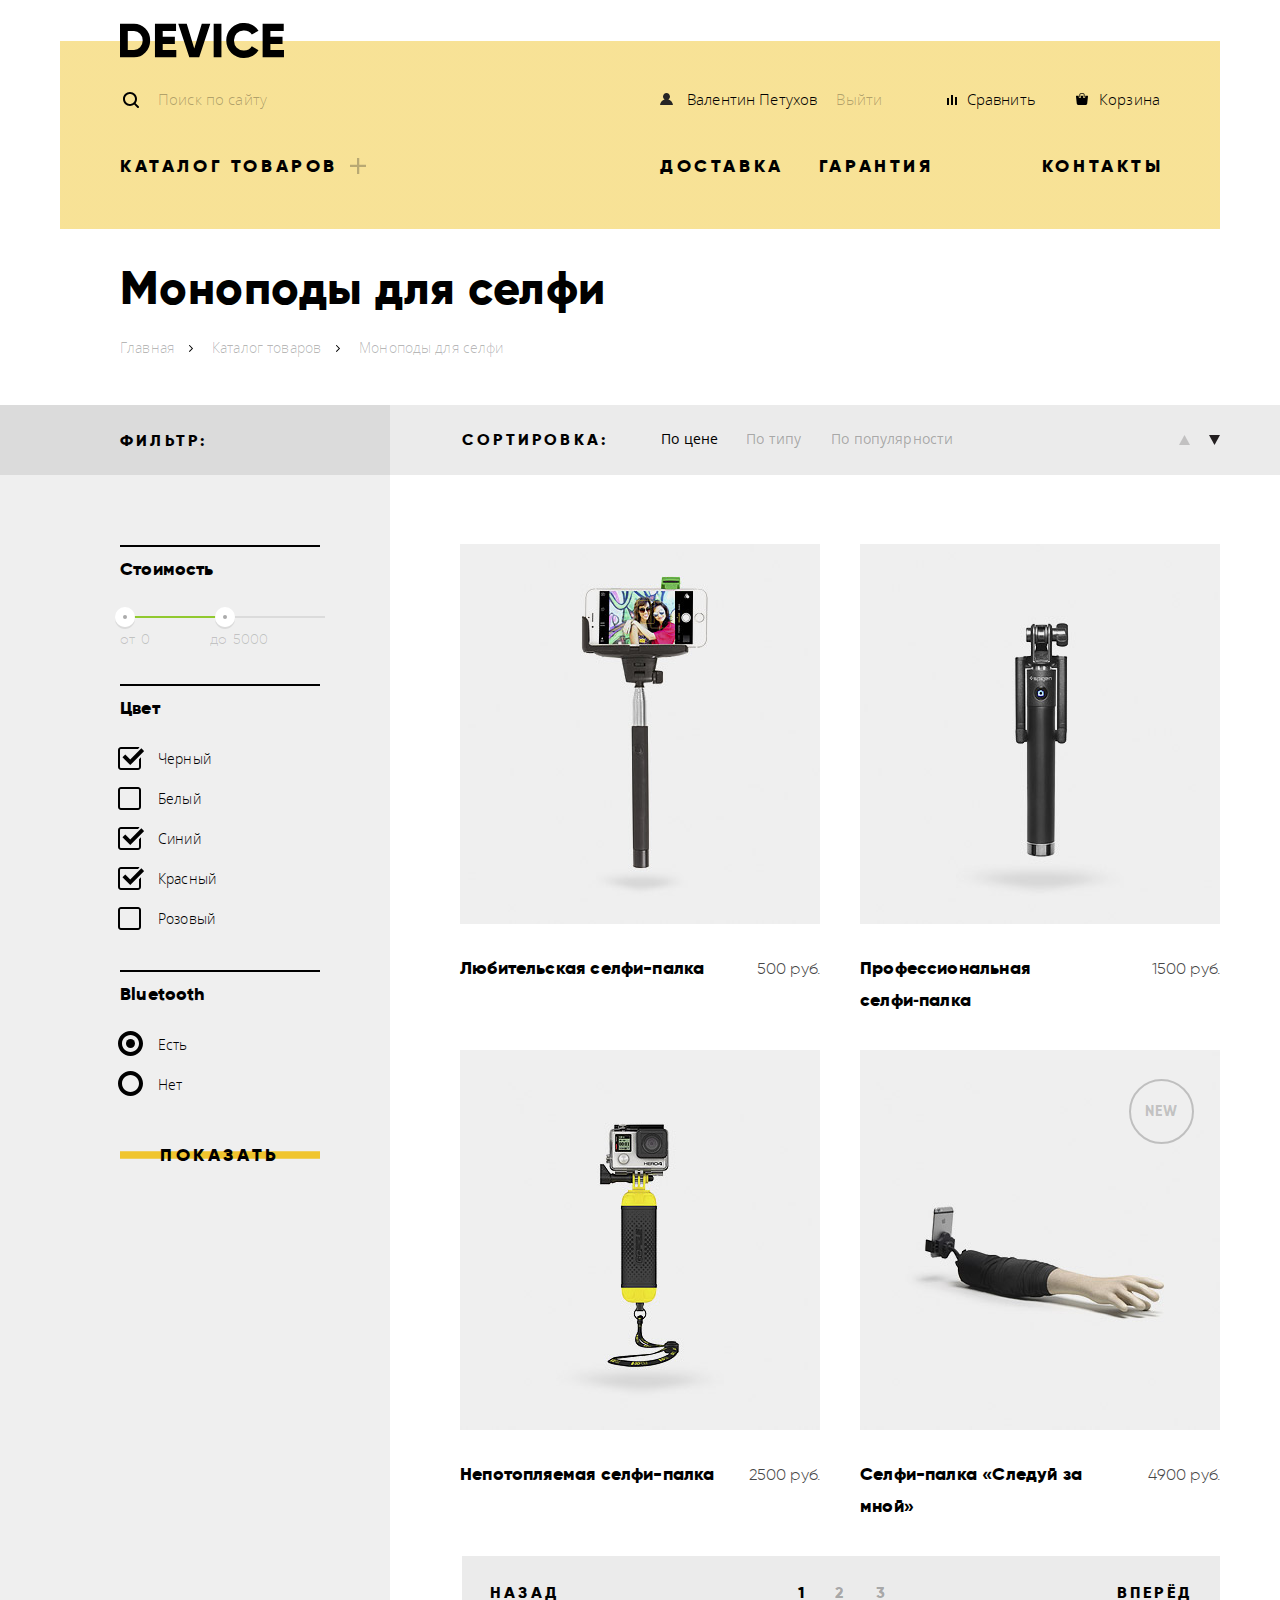
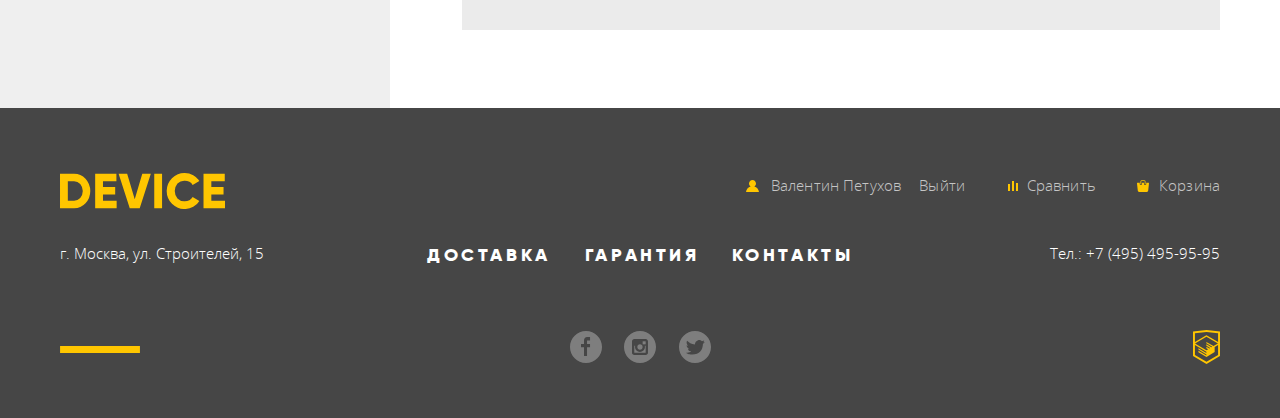
==== commit b84c1b02: "Правка под пиксель перфект" ====
--- a/catalog_monopod.html
+++ b/catalog_monopod.html
@@ -80,7 +80,7 @@
                 <legend>Цвет</legend>
                 <ul>
                   <li>
-                    <input type="checkbox" name="color-black" class="visually-hidden filters-color-checkbox" id="catalog-filters-form-color-black" checked disabled>
+                    <input type="checkbox" name="color-black" class="visually-hidden filters-color-checkbox" id="catalog-filters-form-color-black" checked>
                     <label for="catalog-filters-form-color-black">Черный</label>
                   </li>
                   <li>
--- a/css/style.css
+++ b/css/style.css
@@ -126,9 +126,6 @@
   padding:0 60px;
   padding-bottom: 51px;
 }
-.header-logo {
-  margin-bottom: 7px;
-}
 .main-navigation a {
   display: block;
   position: relative;
@@ -140,12 +137,12 @@
 .header-find-form input {
   padding-left: 38px;
   padding-top: 17px;/*Компенсрует большую появляющуюся кнопку что-бы не дргалась форма*/
-  padding-bottom: 15px;
+  padding-bottom: 9px;
   min-width: 315px;
 }
 .header-find-form button{
   display: none;
-  padding: 15px 20px;
+  padding: 9px 20px;
 }
 .header-find-form button:active,
 .header-find-form input:focus+button {
@@ -158,7 +155,7 @@
   padding-bottom: 15px;
   min-width: 40px;
   min-height: 20px;
-  left: 0;
+  left: -1px;
   bottom: 17px;
 }
 .flex-container{
@@ -170,13 +167,15 @@
 .header-user-navigation{
   margin-left: 20px;
   display: flex;
+  flex-wrap: wrap;
 }
 .header-buy-navigation{
   margin-left: auto;
+  flex-wrap: wrap;
 }
 .header-user-navigation,
 .header-buy-navigation {
-  padding-top: 10px;
+  padding-top: 17px;
 }
 .header-user-navigation a,
 .header-buy-navigation a {
@@ -194,6 +193,7 @@
 }
 .header-site-navigation {
   display: flex;
+  flex-wrap: wrap;
 }
 .header-site-navigation>li:first-child {
   width: 50%;
@@ -254,13 +254,13 @@
 }
 .footer-center {
   width: 440px;
-  padding-top: 68px;
+  padding-top: 70px;
 }
 .footer-site-navigation {
   display: flex;
   flex-wrap: wrap;
   width: 440px;
-  margin-bottom: 40px;
+  margin-bottom: 43px;
   padding-left: 7px;
 }
 .footer-site-navigation li:nth-child(2) {
@@ -278,13 +278,21 @@
   position: relative;
   bottom: -21px;
 }
+.footer-user-navigation {
+  min-width: 360px;
+}
+.footer-buy-navigation {
+  min-width: 255px;
+}
 .footer-right .flex-container {
   justify-content: flex-end;
 }
 .footer-buy-navigation,
 .footer-user-navigation {
   display: flex;
+  flex-wrap: wrap;
   justify-content: flex-end;
+  margin-top: -6px;
 }
 .footer-user-navigation a,
 .footer-buy-navigation a {
@@ -292,7 +300,10 @@
   position: relative;
   padding-left: 25px;
   margin-left: 38px;
-  margin-bottom: 39px;
+  margin-bottom: 35px;
+}
+.footer-buy-navigation .compare {
+  margin-left: 30px;
 }
 .footer-user-navigation .exit {
   margin-left: 18px;
@@ -355,11 +366,12 @@
 .promotion-item .btn {
   display: inline-block;
   width: 220px;
-  margin-bottom: 59px;
+  margin-bottom: 50px;
 }
 .promotion-btn-list {
   position: absolute;
   display: flex;
+  flex-wrap: wrap;
   width: 80px;
   justify-content: space-between;
   flex-wrap: wrap;
@@ -380,6 +392,7 @@
 }
 .promotion-properties tr {
   display: flex;
+  flex-wrap: wrap;
 }
 .promotion-properties td,
 .promotion-properties th
@@ -389,7 +402,7 @@
   margin: 0;
 }
 .promotion-properties td {
-  margin-bottom: 12px;
+  margin-bottom: 7px;
 }
 .promotion-properties td:nth-child(2),
 .promotion-properties th:nth-child(2){
@@ -407,6 +420,7 @@
   margin: 0 auto;
   margin-bottom: 82px;
   display: flex;
+  flex-wrap: wrap;
   justify-content: space-around;
 }
 .main-product-type-list li {
@@ -444,13 +458,13 @@
 }
 .service-list h3 {
   margin: 0;
-  margin-bottom: 40px;
+  margin-bottom: 31px;
 }
 .service-button-list {
   padding-top: 80px;
 }
 .service-list {
-  padding-top: 83px;
+  padding-top: 73px;
 }
 .service-button-list .service-button{
   width: 160px;
@@ -465,6 +479,7 @@
   width: 1200px;
   margin: 0 auto;
   display: flex;
+  flex-wrap: wrap;
   justify-content: space-around;
   margin-bottom: 82px;
 }
@@ -476,13 +491,13 @@
 .about-us,
 .contacts {
   width: 560px;
-  padding-top: 62px;
+  padding-top: 52px;
 }
 .about-us h2,
 .contacts h2 {
   margin: 0;
   padding: 0;
-  margin-bottom: 52px;
+  margin-bottom: 45px;
 }
 .about-us p,
 .contacts p {
@@ -527,13 +542,14 @@
   width: 1040px;
   margin: 0 auto;
   padding: 0;
-  padding-top: 44px;
-  margin-bottom: 29px;
+  padding-top: 35px;
+  margin-bottom: 24px;
 }
 .breadcrumbs {
   width: 1040px;
   margin: 0 auto;
   display: flex;
+  flex-wrap: wrap;
   margin-bottom: 45px;
 }
 .breadcrumbs a {
@@ -554,7 +570,7 @@
 }
 .filters h3 {
   margin: 0;
-  padding: 20px 0;
+  padding: 24px 0;
   margin-bottom: 68px;
 }
 .catalog fieldset {
@@ -612,10 +628,10 @@
   margin-bottom: 28px;
 }
 .filters-color legend {
-  margin-bottom: 19px;
+  margin-bottom: 16px;
 }
 .filters-color li {
-  margin-bottom: 9px;
+  margin-bottom: 0;
 }
 .filters-color label,
 .filters-bluetooth label {
@@ -624,14 +640,17 @@
   cursor: pointer;
   user-select: none;/*Зачем? вроде и без него работает*/
 }
+.catalog-filters-form .filters-color {
+  margin-bottom: 31px;
+}
 .filters-bluetooth legend {
-  margin-bottom: 19px;
+  margin-bottom: 16px;
 }
 .filters-bluetooth li {
-  margin-bottom: 8px;
+  margin-bottom: 0;
 }
 .catalog-filters-form .filters-bluetooth {
-  margin-bottom: 28px;
+  margin-bottom: 30px;
 }
 .catalog-filters-form .btn {
   width: 100%;
@@ -644,10 +663,11 @@
 .sort-range-list
  {
   display: flex;
+  flex-wrap: wrap;
 }
 .catalog-sort h3 {
   margin: 0;
-  padding: 20px 0;
+  padding: 23px 0;
   padding-left: 72px;
   padding-right: 33px;
 }
@@ -656,7 +676,7 @@
   margin-left: 20px;
   margin-right: 5px;
   min-width: 60px;
-  padding: 20px 0;
+  padding: 25px 0;
 }
 .catalog-sort .sort-range-list {
   position: relative;
@@ -717,6 +737,7 @@
 }
 .pagination-list {
   display: flex;
+  flex-wrap: wrap;
   justify-content: center;
   margin-left: 72px;
   margin-bottom: 78px;
@@ -866,6 +887,7 @@
   font-weight: 300;
   letter-spacing: 0.01em;
   color: rgba(0,0,0,1);
+  line-height: 30px;
 }
 .header-find-form input::placeholder{
   color: rgba(0,0,0,0.3);
@@ -879,6 +901,7 @@
 .header-find-form button {
   font-size: 15px;
   font-weight: 300;
+  line-height: 30px;
   letter-spacing: 0.01em;
   color: rgba(0,0,0,1);
 }
@@ -921,6 +944,7 @@
 .footer-site-navigation {
   font-family: "Gilroy", "Arial", sans-serif;
   font-size: 18px;
+  line-height: 24px;
   font-weight: 800;
   letter-spacing: 0.2em;
   text-transform: uppercase;
@@ -939,7 +963,7 @@
 .footer-buy-navigation {
   font-size: 15px;
   font-weight: 300;
-  line-height: 26px;
+  line-height: 36px;
   letter-spacing: 0.01em;
 }
 .footer-user-navigation a,
@@ -970,6 +994,7 @@
 .promotion-number {
   font-family: "Gilroy", "Arial", sans-serif;
   font-size: 179.2px;
+  line-height: 179.2px;
   font-weight: 800;
   letter-spacing: 0.1em;
   color: rgba(255,255,255,1);
@@ -991,6 +1016,7 @@
 }
 .promotion-properties th {
   font-size: 13px;
+  line-height: 20px;
   font-weight: 300;
   letter-spacing: 0;
   color: rgba(70,70,70,1);
@@ -998,6 +1024,7 @@
 .promotion-properties td {
   font-family: "Gilroy", "Arial", sans-serif;
   font-size: 36px;
+  line-height: 48px;
   font-weight: 300;
   letter-spacing: 0.01em;
   color: rgba(0,0,0,1);
@@ -1023,12 +1050,14 @@
 .service-item h3{
   font-family: "Gilroy", "Arial", sans-serif;
   font-size: 47px;
+  line-height: 48px;
   font-weight: 800;
   letter-spacing: 0.02em;
   color: rgba(0,0,0,1);
 }
 .service-item p {
   font-size: 15px;
+  line-height: 30px;
   font-weight: 300;
   letter-spacing: 0.017em;
   color: rgba(70,70,70,1);
@@ -1042,6 +1071,7 @@
 .about-us h2 {
   font-family: "Gilroy", "Arial", sans-serif;
   font-size: 47px;
+  line-height: 48px;
   font-weight: 800;
   letter-spacing: 0.01em;
   color: rgba(0,0,0,1);
@@ -1064,12 +1094,14 @@
 .contacts h2 {
   font-family: "Gilroy", "Arial", sans-serif;
   font-size: 47px;
+  line-height: 48px;
   font-weight: 800;
   letter-spacing: 0.01em;
   color: rgba(0,0,0,1);
 }
 .contacts p {
   font-size: 15px;
+  line-height: 30px;
   font-weight: 300;
   letter-spacing: 0;
   color: rgba(70,70,70,1);
@@ -1078,6 +1110,7 @@
 .catalog-page-header {
   font-family: "Gilroy", "Arial", sans-serif;
   font-size: 47px;
+  line-height: 48px;
   font-weight: 800;
   letter-spacing: 0.01em;
   color: rgba(0,0,0,1);
@@ -1085,6 +1118,7 @@
 /*breadcrumbs*/
 .breadcrumbs a{
   font-size: 14px;
+  line-height: 24px;
   font-weight: 300;
   letter-spacing: 0.01em;
   color: rgba(0,0,0,0.3);
@@ -1103,6 +1137,7 @@
 .filters h3 {
   font-family: "Gilroy", "Arial", sans-serif;
   font-size: 16px;
+  line-height: 24px;
   font-weight: 800;
   letter-spacing: 0.2em;
   color: rgba(0,0,0,1);
@@ -1117,6 +1152,7 @@
 }
 .catalog-filters-form label {
   font-size: 14px;
+  line-height: 40px;
   font-weight: 300;
   letter-spacing: 0.01em;
   color: rgba(0,0,0,1);
@@ -1126,6 +1162,7 @@
 .filters-price input::placeholder {
   font-family: "Gilroy", "Arial", sans-serif;
   font-size: 14px;
+  line-height: 24px;
   font-weight: 300;
   letter-spacing: 0;
   text-transform: lowercase;
@@ -1135,6 +1172,7 @@
 .catalog-sort h3 {
   font-family: "Gilroy", "Arial", sans-serif;
   font-size: 16px;
+  line-height: 24px;
   font-weight: 800;
   letter-spacing: 0.2em;
   color: rgba(0,0,0,1);
@@ -1142,6 +1180,7 @@
 }
 .sort-type-item a{
   font-size: 14px;
+  line-height: 18px;
   font-weight: 400;
   letter-spacing: 0.01em;
   color: rgba(0,0,0,0.3);
@@ -1158,7 +1197,8 @@
 }
 /*catalog-list*/
 .catalog-item-action a:not(.btn){
-  font-size: 14px;
+  font-size: 13px;
+  line-height: 36px;
   font-weight: 300;
   letter-spacing: 0.01em;
   color: rgba(0,0,0,0.5);
@@ -1194,6 +1234,7 @@
 .pagination-item a{
   font-family: "Gilroy", "Arial", sans-serif;
   font-size: 16px;
+  line-height: 24px;
   font-weight: 800;
   letter-spacing: 0.2em;
   color: rgba(0,0,0,0.3);
@@ -1223,6 +1264,7 @@
 .modal-feedback-form label{
   font-family: "Gilroy", "Arial", sans-serif;
   font-size: 18px;
+  line-height: 24px;
   font-weight: 800;
   letter-spacing: 0;
   color: rgba(0,0,0,1);
@@ -1366,7 +1408,7 @@
   width: 25px;
   height: 15px;
   left: 0;
-  bottom: 6px;
+  bottom: 10px;
   background-image: url(../img/footer-user.svg);
   background-repeat: no-repeat;
   background-position: left center;
@@ -1377,7 +1419,7 @@
   width: 25px;
   height: 15px;
   left: 6px;
-  bottom: 6px;
+  bottom: 10px;
   background-image: url(../img/footer-compare.svg);
   background-repeat: no-repeat;
   background-position: left center;
@@ -1388,7 +1430,7 @@
   width: 25px;
   height: 15px;
   left: 3px;
-  bottom: 6px;
+  bottom: 10px;
   background-image: url(../img/footer-cart.svg);
   background-repeat: no-repeat;
   background-position: left center;
@@ -1475,7 +1517,7 @@
 .service-item:nth-child(1) {
   background-image: url(../img/service-delivery.png);
   background-repeat: no-repeat;
-  background-position: 500px -22px;
+  background-position: 500px -12px;
 }
 .service-item:nth-child(2) {
   background-image: url(../img/service-warranty.png);
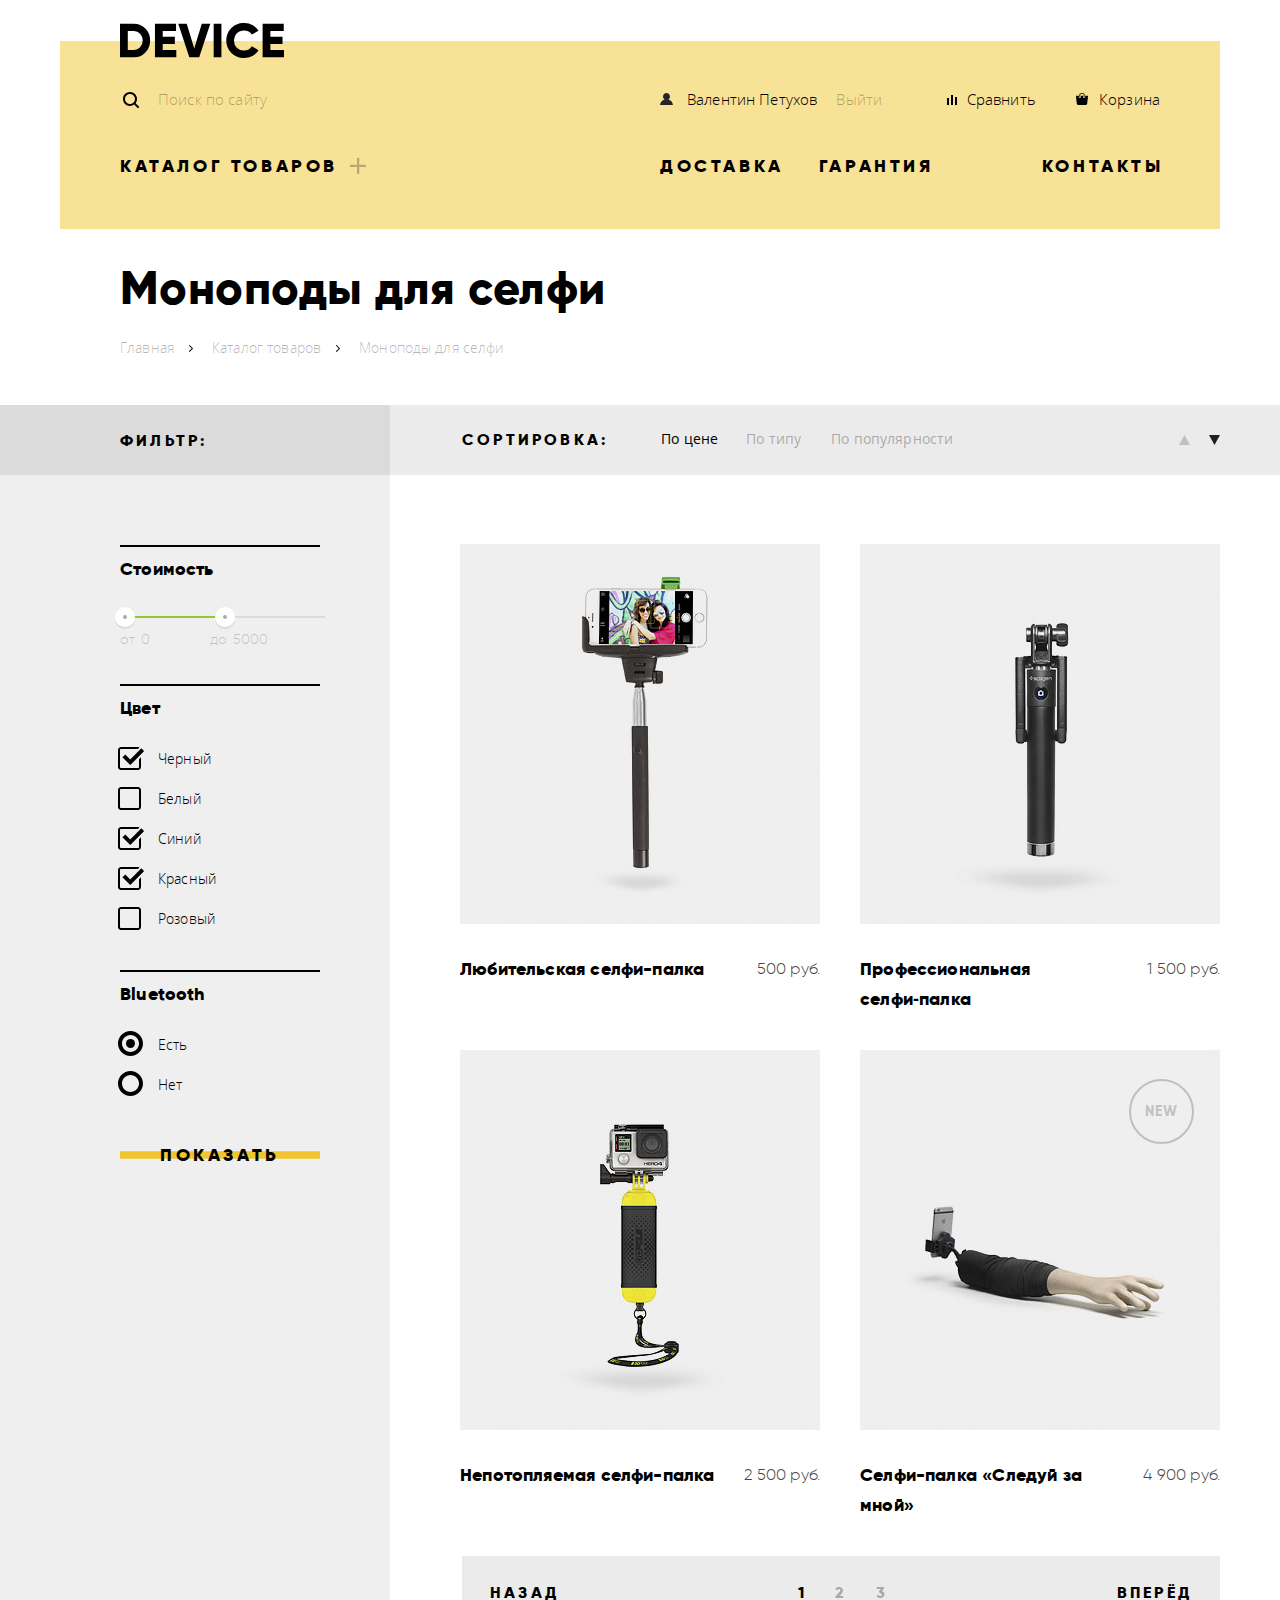
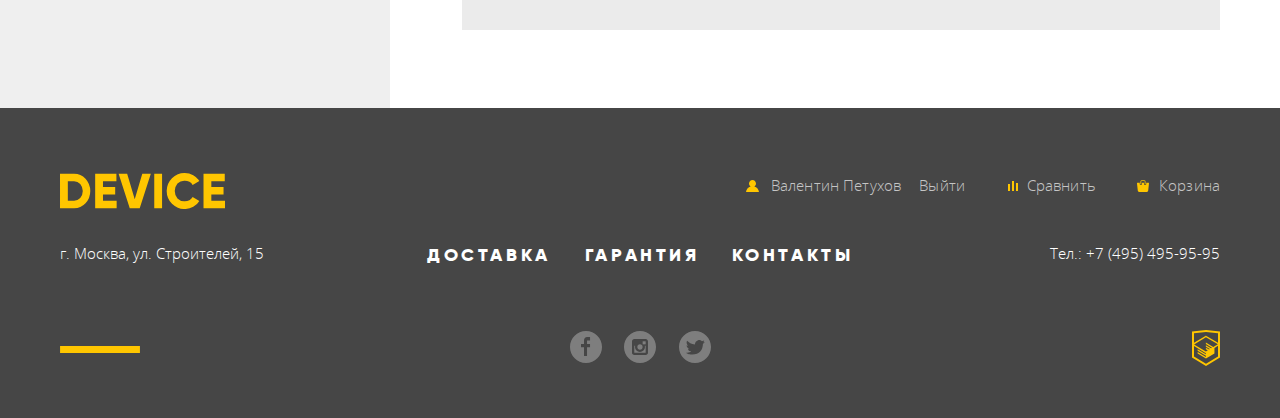
==== commit 92c9ce29: "Доработки" ====
--- a/catalog_monopod.html
+++ b/catalog_monopod.html
@@ -4,7 +4,7 @@
     <meta charset="utf-8">
     <title>Моноподы</title>
     <link rel="stylesheet" href="css/normalize.css">
-    <link rel="stylesheet" href="css/style.css">
+    <link rel="stylesheet" href="css/style.min.css">
   </head>
   <body>
     <header class="main-header">
@@ -67,7 +67,7 @@
                 </div>
                 <div class="filters-price-flex-container">
                   <p class="start-price">
-                    <label for=catalog-filters-form-min-price"">От</label>
+                    <label for="catalog-filters-form-min-price">От</label>
                     <input type="number" name="min-price" class="min-price" id="catalog-filters-form-min-price" placeholder="0">
                   </p>
                   <p class="last-price">
@@ -153,7 +153,7 @@
                   </div>
                   <div class="catalog-item-info">
                     <h1 class="catalog-item-name"><a href="#">Профессиональная селфи&#8209;палка</a></h1>
-                    <p class="catalog-item-price">1500 руб.</p>
+                    <p class="catalog-item-price">1 500 руб.</p>
                   </div>
                 </article>
               </li>
@@ -166,7 +166,7 @@
                   </div>
                   <div class="catalog-item-info">
                     <h1 class="catalog-item-name"><a href="#">Непотопляемая селфи-палка</a></h1>
-                    <p class="catalog-item-price">2500 руб.</p>
+                    <p class="catalog-item-price">2 500 руб.</p>
                   </div>
                 </article>
               </li>
@@ -179,7 +179,7 @@
                   </div>
                   <div class="catalog-item-info">
                     <h1 class="catalog-item-name"><a href="#">Селфи-палка «Следуй за мной»</a></h1>
-                    <p class="catalog-item-price">4900 руб.</p>
+                    <p class="catalog-item-price">4 900 руб.</p>
                   </div>
                 </article>
               </li>
@@ -211,17 +211,17 @@
           </ul>
           <ul class="footer-social-navigation">
             <li><a href="#"><span class="visually-hidden">Фейсбук</span>
-              <img src="img/fb.svg" alt="" width="32px" height="32px"></a></li>
+              <img src="img/fb.svg" alt="" width="32" height="32"></a></li>
             <li><a href="#"><span class="visually-hidden">Инстаграмм</span>
-              <img src="img/instagram.svg" alt="" width="32px" height="32px"></a></li>
+              <img src="img/instagram.svg" alt="" width="32" height="32"></a></li>
             <li><a href="#"><span class="visually-hidden">Твиттер</span>
-              <img src="img/twitter.svg" alt="" width="32px" height="32px"></a></li>
+              <img src="img/twitter.svg" alt="" width="32" height="32"></a></li>
           </ul>
         </div>
         <div class="footer-right">
           <div class="flex-container">
             <ul class="footer-user-navigation">
-              <li><a href="#" class="login-link">Валентин&nbspПетухов</a></li>
+              <li><a href="#" class="login-link">Валентин&nbsp;Петухов</a></li>
               <li><a href="#" class="exit">Выйти</a></li>
             </ul>
             <ul class="footer-buy-navigation">
@@ -232,7 +232,7 @@
           <p class="footer-score-tel">Тел.: +7 (495) 495-95-95</p>
           <p class="footer-copyright">
             <a href="https://htmlacademy.ru/intensive/htmlcss"><span class="visually-hidden">HTMLacademy</span>
-              <img src="img/logo-htmlacademy.svg" alt="" width="" height=""></a>
+              <img src="img/logo-htmlacademy.svg" alt="" width="28" height="38"></a>
           </p>
         </div>
       </div>
--- a/css/style.min.css
+++ b/css/style.min.css
@@ -0,0 +1 @@
+.container,.flex-container{display:-webkit-box;display:-ms-flexbox}@font-face{font-family:Gilroy;src:url(../fonts/gilroyextrabold.woff2) format("woff2"),url(../fonts/gilroyextrabold.woff) format("woff");font-weight:800}@font-face{font-family:Gilroy;src:url(../fonts/gilroylight.woff2) format("woff2"),url(../fonts/gilroylight.woff) format("woff");font-weight:300}@font-face{font-family:"Open Sans";src:url(../fonts/opensans.woff2) format("woff2"),url(../fonts/opensans.woff) format("woff");font-weight:400}@font-face{font-family:"Open Sans";src:url(../fonts/opensanslight.woff2) format("woff2"),url(../fonts/opensanslight.woff) format("woff");font-weight:300}.brand-list,.breadcrumbs,.catalog-filters-form ul,.catalog-list,.catalog-sort ul,.footer-buy-navigation,.footer-site-navigation,.footer-social-navigation,.footer-user-navigation,.header-buy-navigation,.header-product-type-list,.header-site-navigation,.header-user-navigation,.main-product-type-list,.pagination-list,.pagination-pages-list,.promotion-btn-list,.promotion-list,.service-button-list,.service-list{list-style:none;padding:0;margin:0}.breadcrumbs a,.btn,.catalog-item a,.footer-buy-navigation a,.footer-site-navigation a,.footer-social-navigation a,.footer-user-navigation a,.main-navigation a,.main-product-navigation a,.pagination-list a,.sort-type-list a{text-decoration:none}.btn,.filters-price input,.header-find-form button,.header-find-form input,.modal-close,.modal-feedback-form input,.modal-feedback-form textarea,.promotion-btn{outline:0;border:none}body{margin:0;padding:23px 0 0}img{max-width:100%;height:auto}.visually-hidden:not(:focus):not(:active),input[type=checkbox].visually-hidden,input[type=radio].visually-hidden{position:absolute;width:1px;height:1px;margin:-1px;border:0;padding:0;white-space:nowrap;-webkit-clip-path:inset(100%);clip-path:inset(100%);clip:rect(0 0 0 0);overflow:hidden}.container{width:1160px;padding:0 20px;margin:0 auto;display:flex;-webkit-box-pack:justify;-ms-flex-pack:justify;justify-content:space-between}.main-header{margin:0 auto;width:1040px;padding:0 60px 51px}.main-navigation a{display:block;position:relative}.header-find-form{position:relative;margin-bottom:29px;width:50%}.header-find-form input{padding-left:38px;padding-top:17px;padding-bottom:9px;min-width:315px}.header-find-form button{display:none;padding:9px 20px}.header-find-form button:active,.header-find-form input:focus+button{display:inline-block;vertical-align:baseline}.header-find-form label{display:inline-block;position:absolute;padding-top:15px;padding-bottom:15px;min-width:40px;min-height:20px;left:-1px;bottom:17px}.flex-container{display:flex}.header-user-navigation{margin-left:20px;display:-webkit-box;display:-ms-flexbox;display:flex;-ms-flex-wrap:wrap;flex-wrap:wrap}.header-buy-navigation{margin-left:auto;-ms-flex-wrap:wrap;flex-wrap:wrap;display:-webkit-box;display:-ms-flexbox;display:flex;-webkit-box-pack:end;-ms-flex-pack:end;justify-content:flex-end}.header-buy-navigation,.header-user-navigation{padding-top:17px}.header-buy-navigation a,.header-user-navigation a{padding-left:27px}.header-user-navigation .exit{padding-left:19px}.header-buy-navigation a{margin-left:36px}.header-site-navigation{display:-webkit-box;display:-ms-flexbox;display:flex;-ms-flex-wrap:wrap;flex-wrap:wrap}.header-site-navigation>li:first-child{width:50%;position:relative}.header-site-navigation>li:first-child>a{display:inline-block;padding-right:35px}.header-site-navigation>.central-column{margin-left:20px}.header-site-navigation>.garant{margin-left:35px}.header-site-navigation>.right-column{margin-left:auto;margin-right:-.2em}.header-product-type-list{position:absolute;width:640px;left:-60px;display:-webkit-box;display:-ms-flexbox;display:flex;-ms-flex-wrap:wrap;flex-wrap:wrap;opacity:0;padding:25px 460px 30px 60px}.top-menu:hover .header-product-type-list{z-index:2;opacity:1}.header-product-type-list li{width:160px;margin-right:40px}.header-product-type-list .left-column{width:200px}.main-footer{min-width:1200px}.main-footer .container{padding-top:65px;padding-bottom:65px}.footer-left,.footer-right{width:360px}.footer-logo{display:block;margin-bottom:20px}.main-footer .score-address{padding-bottom:70px}.footer-center{width:440px;padding-top:70px}.footer-site-navigation{display:-webkit-box;display:-ms-flexbox;display:flex;-ms-flex-wrap:wrap;flex-wrap:wrap;width:440px;margin-bottom:43px;padding-left:7px}.footer-site-navigation li:nth-child(2){margin-left:34px}.footer-site-navigation li:nth-child(3){margin-left:32px}.footer-social-navigation{display:-webkit-box;display:-ms-flexbox;display:flex;-ms-flex-wrap:wrap;flex-wrap:wrap;width:141px;margin:0 auto;-webkit-box-pack:justify;-ms-flex-pack:justify;justify-content:space-between;position:relative;bottom:-21px}.footer-user-navigation{min-width:360px}.footer-buy-navigation{min-width:255px}.footer-right .flex-container{-webkit-box-pack:end;-ms-flex-pack:end;justify-content:flex-end}.footer-buy-navigation,.footer-user-navigation{display:-webkit-box;display:-ms-flexbox;display:flex;-ms-flex-wrap:wrap;flex-wrap:wrap;-webkit-box-pack:end;-ms-flex-pack:end;justify-content:flex-end;margin-top:-6px}.footer-buy-navigation a,.footer-user-navigation a{display:block;position:relative;padding-left:25px;margin-left:38px;margin-bottom:35px}.footer-buy-navigation .compare{margin-left:30px}.footer-user-navigation .exit{margin-left:18px;padding-left:0}.footer-score-tel{padding:0;margin:0 0 20px}.footer-copyright{position:relative;bottom:-42px}.promotion{width:1100px;padding-right:60px;margin:0 auto 95px;position:relative;z-index:1}.promotion-list{counter-reset:number-slide}li.promotion-item{counter-increment:number-slide;position:relative}.promotion-item::before{position:absolute;content:counter(number-slide,decimal-leading-zero);right:0;top:62px;margin-right:-13px;font-family:Gilroy,Arial,sans-serif;font-weight:800;font-size:179.2px;height:130px;color:rgba(255,255,255,1);letter-spacing:.01em;vertical-align:middle;z-index:-1}.btn,.btn:focus,.btn:hover,body{color:rgba(0,0,0,1)}.promotion-item img{float:left;padding-right:40px}.promotion-item h3{margin:0 0 18px;padding-top:80px}.promotion-item p{padding:0 10px 0 0;margin:0 0 43px}.promotion-item .btn{display:inline-block;width:160px;padding-left:30px;padding-right:30px;margin-bottom:50px}.promotion-btn-list{position:absolute;display:-webkit-box;display:-ms-flexbox;display:flex;-ms-flex-wrap:wrap;width:78px;-webkit-box-pack:justify;-ms-flex-pack:justify;justify-content:space-between;flex-wrap:wrap;right:84px;bottom:150px}.promotion-btn{width:10px;height:12px}.promotion-properties{border-collapse:collapse}.promotion-properties tbody{width:460px;display:-webkit-box;display:-ms-flexbox;display:flex;-webkit-box-orient:vertical;-webkit-box-direction:reverse;-ms-flex-direction:column-reverse;flex-direction:column-reverse}.promotion-properties tr{display:-webkit-box;display:-ms-flexbox;display:flex;-ms-flex-wrap:wrap;flex-wrap:wrap}.promotion-properties td,.promotion-properties th{width:158px;padding:0;margin:0}.promotion-properties td{margin-bottom:7px}.promotion-properties td:nth-child(2),.promotion-properties th:nth-child(2){width:140px}.promotion::after{content:"";display:block;clear:both}.main-product-type-list{width:1200px;margin:0 auto 82px;display:-webkit-box;display:-ms-flexbox;display:flex;-ms-flex-wrap:wrap;flex-wrap:wrap;-ms-flex-pack:distribute;justify-content:space-around}.main-product-type-list li{width:160px}.main-product-type-list a{display:block;position:relative;padding-top:192px}.services{padding-bottom:68px;margin-bottom:95px}.service-button-list{width:277px;padding-bottom:45px}.service-list{width:760px;padding-left:115px}.service-button{margin-bottom:25px;padding-left:10px;padding-right:10px}.service-item p{width:430px;padding-bottom:50px;margin:0}.promotion-item:not(.current),.service-item:not(.current){position:absolute;width:1px;height:1px;margin:-1px;border:0;padding:0;white-space:nowrap;-webkit-clip-path:inset(100%);clip-path:inset(100%);clip:rect(0 0 0 0);overflow:hidden}.service-list h3{margin:0 0 31px;padding-top:73px}.service-button-list{padding-top:80px}.service-button-list .service-button{width:160px}.service-button-list .service-button.current,.service-button-list .service-button:active{width:280px;padding-right:120px}.brand-list{width:1200px;margin:0 auto 82px;display:-webkit-box;display:-ms-flexbox;display:flex;-ms-flex-wrap:wrap;flex-wrap:wrap;-ms-flex-pack:distribute;justify-content:space-around}.brand-list li{width:260px;position:relative}.about-us,.contacts{width:560px;padding-top:52px}.about-us h2,.contacts h2{margin:0 0 45px;padding:0}.about-us p,.contacts p{margin:0;padding:0}.about-us p{margin-bottom:30px;width:475px}.contacts p{margin-bottom:40px;width:520px}.about-us .delivering-list{padding:36px 0 0;margin:0 0 54px;list-style-type:none}.about-us .delivering-item{margin:0;padding:0 0 0 37px;position:relative}.about-us .btn,.contacts .btn{display:block;width:240px;padding-left:10px;padding-right:10px;text-align:center;margin-bottom:82px}.contacts-map{display:block;margin-bottom:59px}.catalog-page-header{width:1040px;margin:0 auto 24px;padding:35px 0 0}.breadcrumbs{width:1040px;margin:0 auto 45px;display:-webkit-box;display:-ms-flexbox;display:flex;-ms-flex-wrap:wrap;flex-wrap:wrap}.breadcrumbs a{display:block;padding-right:19px;margin-right:19px}.catalog-container{width:1160px;margin:0 auto;display:-webkit-box;display:-ms-flexbox;display:flex}.filters{width:200px;padding-left:60px;padding-right:70px}.filters h3{margin:0 0 68px;padding:24px 0}.catalog fieldset{margin:0 0 31px;padding:0}.catalog legend{width:100%;margin:0 0 32px;padding:7px 0 0;border-top:2px solid #000}.filters-price input[type=number]{width:50px}.filters-price .start-price{width:90px}.filters-price-flex-container{display:-webkit-box;display:-ms-flexbox;display:flex}.filters-price p{padding:0;margin:0}.filters-price-range{position:relative;height:2px;width:100%;margin-left:5px;margin-bottom:5px;background-image:-webkit-gradient(linear,left top,right top,from(rgba(145,201,47,1)),color-stop(50%,rgba(145,201,47,1)),color-stop(50%,rgba(219,219,219,1)),to(rgba(219,219,219,1)));background-image:-webkit-linear-gradient(left,rgba(145,201,47,1) 0,rgba(145,201,47,1) 50%,rgba(219,219,219,1) 50%,rgba(219,219,219,1) 100%);background-image:-o-linear-gradient(left,rgba(145,201,47,1) 0,rgba(145,201,47,1) 50%,rgba(219,219,219,1) 50%,rgba(219,219,219,1) 100%);background-image:linear-gradient(to right,rgba(145,201,47,1) 0,rgba(145,201,47,1) 50%,rgba(219,219,219,1) 50%,rgba(219,219,219,1) 100%)}.filters-price-range span{position:absolute;width:24px;height:24px;bottom:-12px;background-image:url(../img/filter-button.svg);background-repeat:no-repeat;background-position:center}.filters-price-range span:first-child{margin-left:-12px}.filters-price-range span:last-child{left:50%;margin-left:-12px}.filters-color legend{margin-bottom:16px}.filters-color li{margin-bottom:0}.filters-bluetooth label,.filters-color label{position:relative;padding-left:38px;cursor:pointer;-webkit-user-select:none;-moz-user-select:none;-ms-user-select:none;user-select:none}.catalog-filters-form .filters-color{margin-bottom:31px}.filters-bluetooth legend{margin-bottom:16px}.filters-bluetooth li{margin-bottom:0}.catalog-filters-form .filters-bluetooth{margin-bottom:30px}.catalog-filters-form .btn{width:100%;padding-left:10px;padding-right:10px}.catalog-rows{width:830px}.catalog-sort,.sort-range-list,.sort-type-list{display:-webkit-box;display:-ms-flexbox;display:flex;-ms-flex-wrap:wrap;flex-wrap:wrap}.catalog-sort h3{margin:0;padding:23px 33px 23px 72px}.sort-type-list a{display:block;margin-left:20px;margin-right:5px;min-width:60px;padding:25px 0}.catalog-sort .sort-range-list{position:relative;margin-left:auto}.sort-range-list a{display:block;position:relative;padding:30px 0;margin-left:30px}.catalog-list,.sort-range-list{display:-webkit-box;display:-ms-flexbox;display:flex;-ms-flex-wrap:wrap;flex-wrap:wrap;-webkit-box-pack:justify;-ms-flex-pack:justify;justify-content:space-between;padding-top:69px;padding-left:70px}.catalog-item{width:360px;position:relative}.catalog-item-action{opacity:0;position:absolute;left:0;right:0;top:0;height:210px;padding-top:170px;background-color:rgba(238,238,238,.7)}.catalog-item:hover .catalog-item-action{opacity:1}.catalog-item-action a{display:block;width:180px;margin:0 auto;padding-left:10px;padding-right:10px;text-align:center}.catalog-item-info{display:-webkit-box;display:-ms-flexbox;display:flex;-webkit-box-pack:justify;-ms-flex-pack:justify;justify-content:space-between;margin-bottom:41px}.catalog-item h1{width:260px;margin:0;padding-top:16px}.catalog-item .catalog-item-price{width:100px;margin:0;padding-top:24px;text-align:right}.pagination-list{display:-webkit-box;display:-ms-flexbox;display:flex;-ms-flex-wrap:wrap;flex-wrap:wrap;-webkit-box-pack:center;-ms-flex-pack:center;justify-content:center;margin-left:72px;margin-bottom:78px}.modal-map img,.modal-map p{display:block}.pagination-list a{display:block;padding:25px 14px}.pagination-list li:nth-child(2){margin-left:10px}.pagination-list .pagination-btn{padding:25px 28px}.pagination-list li:first-child{margin-right:auto}.pagination-list li:last-child{margin-left:auto}.modal-map{width:960px;line-height:0;font-size:0}.modal-map p{margin:0}.modal{display:none;position:fixed;left:50%;top:50%;-webkit-transform:translate(-50%,-50%);-ms-transform:translate(-50%,-50%);transform:translate(-50%,-50%);-webkit-box-shadow:0 10px 20px 0 rgba(4,6,6,.2);box-shadow:0 10px 20px 0 rgba(4,6,6,.2)}.modal-feedback{width:760px;padding:82px 100px}.modal-feedback-form{display:-webkit-box;display:-ms-flexbox;display:flex;-ms-flex-wrap:wrap;flex-wrap:wrap;-webkit-box-pack:justify;-ms-flex-pack:justify;justify-content:space-between}.modal-feedback-form p{width:100%;padding:0;margin:0 0 40px}.modal-feedback-form .left-column,.modal-feedback-form .right-column{width:360px}.modal-feedback-form input,.modal-feedback-form textarea{-webkit-box-sizing:border-box;box-sizing:border-box;width:100%;padding:17px 0 17px 20px}.modal-feedback-form .btn{padding-left:10px;padding-right:10px;width:180px}.modal-close{position:absolute;font-size:0;padding:0;width:58px;height:58px;top:24px;right:22px;opacity:.5;z-index:2}.header-buy-navigation .cart::before,.header-buy-navigation .compare::before,.header-user-navigation .login-link::before{width:27px;height:15px;bottom:9px;content:"";left:0}.modal-close:focus,.modal-close:hover{opacity:1}.modal-close:active{opacity:.3}.modal-map iframe{position:relative;z-index:1;border:none}.modal-map p{position:absolute;top:0;left:0;z-index:0}body{font-family:"Open Sans",Arial,sans-serif;font-size:15px;font-weight:400;letter-spacing:0;background-color:rgba(255,255,255,1);line-height:30px}.btn,.footer-site-navigation,.header-site-navigation{font-family:Gilroy,Arial,sans-serif}.btn{font-size:18px;font-weight:800;letter-spacing:.2em;text-transform:uppercase;line-height:24px;text-align:center;background-color:transparent;background-image:url(../img/yellow-line.png);background-repeat:repeat no-repeat;background-position:center;padding:8px 0}.header-buy-navigation,.header-find-form button,.header-find-form input,.header-user-navigation{font-size:15px;font-weight:300;letter-spacing:.01em}.btn:active{color:rgba(0,0,0,.3)}.main-navigation a{color:rgba(0,0,0,1)}.header-buy-navigation,.header-find-form,.header-user-navigation{line-height:30px}.main-navigation .exit{color:rgba(0,0,0,.3)}.main-navigation a:focus,.main-navigation a:hover{color:rgba(0,0,0,.6)}.main-navigation a:active{color:rgba(0,0,0,.3)}.main-navigation a.current{color:rgba(0,0,0,1)}.header-find-form input{color:rgba(0,0,0,1);line-height:30px}.header-find-form input::-webkit-input-placeholder{color:rgba(0,0,0,.3)}.header-find-form input:-ms-input-placeholder{color:rgba(0,0,0,.3)}.header-find-form input::-ms-input-placeholder{color:rgba(0,0,0,.3)}.header-find-form input::placeholder{color:rgba(0,0,0,.3)}.header-find-form input:hover::-webkit-input-placeholder{color:rgba(0,0,0,.6)}.header-find-form input:hover:-ms-input-placeholder{color:rgba(0,0,0,.6)}.header-find-form input:hover::-ms-input-placeholder{color:rgba(0,0,0,.6)}.header-find-form input:hover::placeholder{color:rgba(0,0,0,.6)}.header-find-form input:focus::-webkit-input-placeholder{color:rgba(0,0,0,1)}.header-find-form input:focus:-ms-input-placeholder{color:rgba(0,0,0,1)}.header-find-form input:focus::-ms-input-placeholder{color:rgba(0,0,0,1)}.header-find-form input:focus::placeholder{color:rgba(0,0,0,1)}.header-find-form button{line-height:30px;color:rgba(0,0,0,1)}.header-find-form button:hover{color:rgba(255,255,255,1)}.header-find-form button:active{color:rgba(255,255,255,.3)}.footer-site-navigation a,.main-footer{color:rgba(255,255,255,1)}.header-site-navigation{font-size:18px;font-weight:800;letter-spacing:.2em;line-height:24px;text-transform:uppercase}.header-product-type-list{font-size:15px;font-weight:300;letter-spacing:.01em;line-height:36px;text-transform:none}.main-footer .score-address{font-size:15px;font-weight:300;letter-spacing:0}.footer-site-navigation{font-size:18px;line-height:24px;font-weight:800;letter-spacing:.2em;text-transform:uppercase}.footer-site-navigation a:focus,.footer-site-navigation a:hover{color:rgba(255,255,255,.6)}.footer-site-navigation a:active{color:rgba(255,255,255,.3)}.footer-buy-navigation,.footer-user-navigation{font-size:15px;font-weight:300;line-height:36px;letter-spacing:.01em}.footer-buy-navigation a,.footer-user-navigation a{color:rgba(255,255,255,.7)}.footer-buy-navigation a:focus,.footer-buy-navigation a:hover,.footer-user-navigation a:focus,.footer-user-navigation a:hover{color:rgba(255,255,255,1)}.footer-buy-navigation a:active,.footer-user-navigation a:active{color:rgba(255,255,255,.3)}.footer-score-tel{font-size:15px;font-weight:300;letter-spacing:0;text-align:right}.promotion-description h3,.promotion-number{font-family:Gilroy,Arial,sans-serif;font-weight:800}.footer-copyright{text-align:right}.promotion-number{font-size:179.2px;line-height:179.2px;letter-spacing:.1em;color:rgba(255,255,255,1)}.promotion-description h3{font-size:47px;line-height:56px;letter-spacing:.005em;color:rgba(0,0,0,1)}.promotion-description p{font-size:15px;line-height:30px;font-weight:300;letter-spacing:.01em;color:rgba(70,70,70,1)}.promotion-properties th{font-size:13px;line-height:20px;font-weight:300;letter-spacing:0;color:rgba(70,70,70,1)}.main-product-type-list a,.main-product-type-list a:focus,.main-product-type-list a:hover,.promotion-properties td{letter-spacing:.01em;color:rgba(0,0,0,1);font-family:Gilroy,Arial,sans-serif}.promotion-properties td{font-size:36px;line-height:48px;font-weight:300}.promotion-item .btn{text-align:center}.main-product-type-list a,.main-product-type-list a:focus,.main-product-type-list a:hover{font-size:18px;line-height:24px;font-weight:800}.main-product-type-list a:active{color:rgba(0,0,0,.3)}.service-item h3{font-family:Gilroy,Arial,sans-serif;font-size:47px;line-height:48px;font-weight:800;letter-spacing:.02em;color:rgba(0,0,0,1)}.service-item p{font-size:15px;line-height:30px;font-weight:300;letter-spacing:.017em;color:rgba(70,70,70,1)}.service-button-list .btn.current,.service-button-list .btn:active{color:rgba(247,225,132,1)}.about-us h2{font-family:Gilroy,Arial,sans-serif;font-size:47px;line-height:48px;font-weight:800;letter-spacing:.01em;color:rgba(0,0,0,1)}.about-us p{font-size:15px;font-weight:300;letter-spacing:0;color:rgba(70,70,70,1)}.about-us .delivering-item,.contacts h2{font-weight:800;color:rgba(0,0,0,1);font-family:Gilroy,Arial,sans-serif}.about-us .delivering-item{font-size:16px;line-height:40px;letter-spacing:0}.contacts h2{font-size:47px;line-height:48px;letter-spacing:.01em}.contacts p{font-size:15px;line-height:30px;font-weight:300;letter-spacing:0;color:rgba(70,70,70,1)}.catalog-page-header{font-family:Gilroy,Arial,sans-serif;font-size:47px;line-height:48px;font-weight:800;letter-spacing:.01em;color:rgba(0,0,0,1)}.breadcrumbs a{font-size:14px;line-height:24px;font-weight:300;letter-spacing:.01em;color:rgba(0,0,0,.3)}.catalog-filters-form legend,.filters h3{font-family:Gilroy,Arial,sans-serif;font-weight:800}.breadcrumbs a:focus,.breadcrumbs a:hover{color:rgba(0,0,0,.6)}.breadcrumbs a:active{color:rgba(0,0,0,.1)}.breadcrumbs a.current{color:rgba(0,0,0,.3)}.filters h3{font-size:16px;line-height:24px;letter-spacing:.2em;color:rgba(0,0,0,1);text-transform:uppercase}.catalog-filters-form legend{font-size:18px;letter-spacing:.01em;color:rgba(0,0,0,1)}.catalog-filters-form label{font-size:14px;line-height:40px;font-weight:300;letter-spacing:.01em;color:rgba(0,0,0,1)}.catalog-item p,.catalog-sort h3{font-family:Gilroy,Arial,sans-serif;line-height:24px}.filters-price input,.filters-price input::-webkit-input-placeholder,.filters-price label{font-family:Gilroy,Arial,sans-serif;font-size:14px;line-height:24px;font-weight:300;letter-spacing:0;text-transform:lowercase;color:rgba(0,0,0,.2)}.filters-price input,.filters-price input:-ms-input-placeholder,.filters-price label{font-family:Gilroy,Arial,sans-serif;font-size:14px;line-height:24px;font-weight:300;letter-spacing:0;text-transform:lowercase;color:rgba(0,0,0,.2)}.filters-price input,.filters-price input::-ms-input-placeholder,.filters-price label{font-family:Gilroy,Arial,sans-serif;font-size:14px;line-height:24px;font-weight:300;letter-spacing:0;text-transform:lowercase;color:rgba(0,0,0,.2)}.filters-price input,.filters-price input::placeholder,.filters-price label{font-family:Gilroy,Arial,sans-serif;font-size:14px;line-height:24px;font-weight:300;letter-spacing:0;text-transform:lowercase;color:rgba(0,0,0,.2)}.catalog-sort h3{font-size:16px;font-weight:800;letter-spacing:.2em;color:rgba(0,0,0,1);text-transform:uppercase}.sort-type-item a{font-size:14px;line-height:18px;font-weight:400;letter-spacing:.01em;color:rgba(0,0,0,.3)}.sort-type-item a:focus,.sort-type-item a:hover{color:rgba(0,0,0,.6)}.sort-type-item a.current,.sort-type-item a:active{color:rgba(0,0,0,1)}.catalog-item-action a:not(.btn){font-size:13px;line-height:36px;font-weight:300;letter-spacing:.01em;color:rgba(0,0,0,.5)}.catalog-item-action a:not(.btn):focus,.catalog-item-action a:not(.btn):hover{color:rgba(0,0,0,1)}.catalog-item-action a:not(.btn):active{color:rgba(0,0,0,.2)}.catalog-item-name a{font-family:Gilroy,Arial,sans-serif;font-size:18px;line-height:.8;font-weight:800;letter-spacing:.01em;color:rgba(0,0,0,1)}.catalog-item-name a:focus,.catalog-item-name a:hover{text-decoration:underline}.catalog-item p{font-size:16px;font-weight:300;letter-spacing:.01em;color:rgba(70,70,70,1)}.modal-feedback-form label,.pagination-item a{line-height:24px;font-weight:800;font-family:Gilroy,Arial,sans-serif}.pagination-item a{font-size:16px;letter-spacing:.2em;color:rgba(0,0,0,.3)}.pagination-item a:focus,.pagination-item a:hover{color:rgba(0,0,0,.6)}.pagination-item a.current,.pagination-item a.pagination-btn:hover .pagination-item a.pagination-btn:focus,.pagination-item a:active{color:rgba(0,0,0,1)}.pagination-item a.pagination-btn{color:rgba(0,0,0,1);text-transform:uppercase}.pagination-item a.pagination-btn:active{color:rgba(0,0,0,.3)}.modal-feedback-form label{display:block;margin-bottom:10px;font-size:18px;letter-spacing:0;color:rgba(0,0,0,1)}.modal-feedback-form input,.modal-feedback-form textarea{font-size:14px;font-weight:400;line-height:18px;letter-spacing:0;color:rgba(70,70,70,1)}.modal-feedback-form input::-webkit-input-placeholder,.modal-feedback-form textarea::-webkit-input-placeholder{color:rgba(70,70,70,.4)}.modal-feedback-form input:-ms-input-placeholder,.modal-feedback-form textarea:-ms-input-placeholder{color:rgba(70,70,70,.4)}.modal-feedback-form input::-ms-input-placeholder,.modal-feedback-form textarea::-ms-input-placeholder{color:rgba(70,70,70,.4)}.modal-feedback-form input::placeholder,.modal-feedback-form textarea::placeholder{color:rgba(70,70,70,.4)}.modal-feedback-form input:invalid,.modal-feedback-form textarea:invalid{color:rgba(70,70,70,.4)}.btn:active,.btn:focus,.btn:hover{background-color:rgba(240,197,46)}.main-header{background-image:-webkit-linear-gradient(top,transparent 18px,rgba(240,197,46,.5) 18px,rgba(240,197,46,.5) 100%);background-image:-o-linear-gradient(top,transparent 18px,rgba(240,197,46,.5) 18px,rgba(240,197,46,.5) 100%);background-image:linear-gradient(to bottom,transparent 18px,rgba(240,197,46,.5) 18px,rgba(240,197,46,.5) 100%)}.header-find-form label{background-image:url(../img/search.svg);background-repeat:no-repeat;background-position:4px bottom}.header-find-form button,.header-find-form input[type=text]{background-color:transparent}.header-find-form button:active,.header-find-form button:focus,.header-find-form button:hover{background-color:rgba(0,0,0,1)}.header-user-navigation .login-link::before{position:absolute;background-image:url(../img/user.svg);background-repeat:no-repeat;background-position:left bottom}.header-buy-navigation .compare::before{position:absolute;background-image:url(../img/compare.svg);background-repeat:no-repeat;background-position:7px bottom}.header-buy-navigation .cart::before{position:absolute;background-image:url(../img/cart.svg);background-repeat:no-repeat;background-position:4px bottom}.header-user-navigation .login-link:focus::before,.header-user-navigation .login-link:hover::before{opacity:.6}.header-user-navigation .login-link:active::before{opacity:.3}.header-buy-navigation a:focus::before,.header-buy-navigation a:hover::before{opacity:.8}.footer-social-navigation a,.header-buy-navigation a:active::before{opacity:.3}.header-site-navigation>li:first-child>a::after{content:"";position:absolute;width:16px;height:16px;right:7px;bottom:4px;background-image:url(../img/plus.png);background-repeat:no-repeat;background-position:right bottom}.header-product-type-list{background-color:rgba(247,226,150,1)}.main-footer{background-color:rgba(70,70,70,1)}.main-footer .footer-left{background-image:url(../img/small-yellow-line.png);background-repeat:no-repeat;background-position:left bottom}.footer-buy-navigation .cart::before,.footer-buy-navigation .compare::before,.footer-user-navigation .login-link::before{width:25px;height:15px;bottom:10px;background-position:left center;background-repeat:no-repeat;content:"";position:absolute}.footer-social-navigation a:focus,.footer-social-navigation a:hover{opacity:.6}.footer-social-navigation a:active{opacity:.1}.footer-user-navigation .login-link::before{left:0;background-image:url(../img/footer-user.svg)}.footer-buy-navigation .compare::before{left:6px;background-image:url(../img/footer-compare.svg)}.footer-buy-navigation .cart::before{left:3px;background-image:url(../img/footer-cart.svg)}.footer-copyright a:focus,.footer-copyright a:hover{opacity:.6}.footer-copyright a:active,.main-product-navigation a:active::after{opacity:.3}.promotion{background-image:-webkit-linear-gradient(top,rgba(240,197,46,.5) 112px,transparent 112px,transparent 100%);background-image:-o-linear-gradient(top,rgba(240,197,46,.5) 112px,transparent 112px,transparent 100%);background-image:linear-gradient(to bottom,rgba(240,197,46,.5) 112px,transparent 112px,transparent 100%)}.promotion-description{background-image:url(../img/white-line.png);background-repeat:no-repeat;background-position:600px 38px}.service-item:nth-child(1),.service-item:nth-child(2),.service-item:nth-child(3){background-position:500px 61px;background-repeat:no-repeat}.promotion-btn{background-color:transparent;background-image:url(../img/slider-button.svg);background-size:contain;background-repeat:no-repeat}.promotion-btn.current{background-image:url(../img/slider-button-current.svg)}.main-product-navigation a::after,.main-product-navigation a::before{content:"";display:block;position:absolute;width:160px;height:160px;top:0}.main-product-navigation a::before{background-color:rgba(240,197,46,.5)}.main-product-navigation a:active::before,.main-product-navigation a:focus::before,.main-product-navigation a:hover::before{background-color:rgba(240,197,46,1)}.main-product-navigation .virtual-reality::after{background-image:url(../img/product-navigation-icon-1.png)}.main-product-navigation .monopod::after{background-image:url(../img/product-navigation-icon-2.png)}.main-product-navigation .action-cameras::after{background-image:url(../img/product-navigation-icon-3.png)}.main-product-navigation .fitness-bracelets::after{background-image:url(../img/product-navigation-icon-4.png)}.main-product-navigation .smart-watch::after{background-image:url(../img/product-navigation-icon-5.png)}.main-product-navigation .quadrocopters::after{background-image:url(../img/product-navigation-icon-6.png)}.services{background-image:-webkit-linear-gradient(top,rgba(255,255,255,1) 100px,rgba(229,229,229,1) 100px,rgba(229,229,229,1) 100%);background-image:-o-linear-gradient(top,rgba(255,255,255,1) 100px,rgba(229,229,229,1) 100px,rgba(229,229,229,1) 100%);background-image:linear-gradient(to bottom,rgba(255,255,255,1) 100px,rgba(229,229,229,1) 100px,rgba(229,229,229,1) 100%)}.service-button-list .btn.current,.service-button-list .btn:active{background-color:rgba(0,0,0,1);background-size:0}.service-item:nth-child(1){background-image:url(../img/service-delivery.png)}.service-item:nth-child(2){background-image:url(../img/service-warranty.png)}.service-item:nth-child(3){background-image:url(../img/service-credit.png)}.brand-item a:focus::before,.brand-item a:hover::before{content:"";position:absolute;width:260px;height:100px}.brand-item:nth-child(1) a:focus::before,.brand-item:nth-child(1) a:hover::before{background-image:url(../img/brand-1-hover.png)}.brand-item:nth-child(2) a:focus::before,.brand-item:nth-child(2) a:hover::before{background-image:url(../img/brand-2-hover.png)}.brand-item:nth-child(3) a:focus::before,.brand-item:nth-child(3) a:hover::before{background-image:url(../img/brand-3-hover.png)}.brand-item:nth-child(4) a:focus::before,.brand-item:nth-child(4) a:hover::before{background-image:url(../img/brand-4-hover.png)}.about-us{background-image:url(../img/black-line.png);background-repeat:no-repeat}.about-us .delivering-item::before{content:"";position:absolute;width:20px;height:20px;left:-2px;bottom:8px;background-image:url(../img/delivering-list-marker.svg)}.contacts{background-image:url(../img/black-line.png);background-repeat:no-repeat}.breadcrumbs a:not(.current){background-image:url(../img/nav-arrow.svg);background-repeat:no-repeat;background-position:right center}.filters-bluetooth-radio+label::before,.filters-color-checkbox+label::before{content:"";position:absolute;width:26px;left:-2px;bottom:-2px;background-position:left bottom}.catalog{display:-webkit-box;display:-ms-flexbox;display:flex;-webkit-box-pack:center;-ms-flex-pack:center;justify-content:center;min-width:1200px}.catalog::before{content:"";-webkit-box-flex:1;-ms-flex-positive:1;flex-grow:1;-ms-flex-negative:0;flex-shrink:0;background-image:-webkit-linear-gradient(top,rgba(219,219,219,1),rgba(219,219,219,1) 70px,rgba(239,239,239,1) 70px,rgba(239,239,239,1) 100%);background-image:-o-linear-gradient(top,rgba(219,219,219,1),rgba(219,219,219,1) 70px,rgba(239,239,239,1) 70px,rgba(239,239,239,1) 100%);background-image:linear-gradient(to bottom,rgba(219,219,219,1),rgba(219,219,219,1) 70px,rgba(239,239,239,1) 70px,rgba(239,239,239,1) 100%)}.catalog::after{content:"";-webkit-box-flex:1;-ms-flex-positive:1;flex-grow:1;-ms-flex-negative:0;flex-shrink:0;background-image:-webkit-linear-gradient(top,rgba(235,235,235,1),rgba(235,235,235,1) 70px,transparent 70px,transparent 100%);background-image:-o-linear-gradient(top,rgba(235,235,235,1),rgba(235,235,235,1) 70px,transparent 70px,transparent 100%);background-image:linear-gradient(to bottom,rgba(235,235,235,1),rgba(235,235,235,1) 70px,transparent 70px,transparent 100%)}.filters{background-image:-webkit-linear-gradient(top,rgba(219,219,219,1),rgba(219,219,219,1) 70px,rgba(239,239,239,1) 70px,rgba(239,239,239,1) 100%);background-image:-o-linear-gradient(top,rgba(219,219,219,1),rgba(219,219,219,1) 70px,rgba(239,239,239,1) 70px,rgba(239,239,239,1) 100%);background-image:linear-gradient(to bottom,rgba(219,219,219,1),rgba(219,219,219,1) 70px,rgba(239,239,239,1) 70px,rgba(239,239,239,1) 100%)}.filters input{background-color:transparent}.catalog-sort,.pagination-list{background-color:rgba(235,235,235,1)}.filters-color-checkbox+label::before{height:23px;background-image:url(../img/checkbox-off.svg);background-repeat:no-repeat}.filters-color-checkbox:checked+label::before{background-image:url(../img/checkbox-on.svg)}.filters-bluetooth-radio+label::before{height:26px;background-image:url(../img/radio-off.svg);background-repeat:no-repeat}.sort-range-list a.ascending::before,.sort-range-list a.descendin::before{content:"";width:15px;height:15px;left:-11px;position:absolute;background-repeat:no-repeat}.filters-bluetooth-radio:checked+label::before{background-image:url(../img/radio-on.svg)}.filters-bluetooth-radio:focus+label::before,.filters-bluetooth-radio:hover+label::before,.filters-color-checkbox:focus+label::before,.filters-color-checkbox:hover+label::before{opacity:.6}.filters-bluetooth-radio:disabled+label::before,.filters-bluetooth-radio:disabled:checked+label::before,.filters-color-checkbox:disabled+label::before,.filters-color-checkbox:disabled:checked+label::before{opacity:.25}.sort-range-list a.descendin::before{background-image:url(../img/icon-up-dir.svg)}.sort-range-list a.ascending::before{background-image:url(../img/icon-down-dir.svg)}.sort-range-list a:not(.current){opacity:.2}.sort-range-list a:not(.current):focus,.sort-range-list a:not(.current):hover{opacity:.4}.sort-range-list a:not(.current):active{opacity:1}.catalog-item.new::before{position:absolute;content:"New";text-transform:uppercase;text-align:center;right:26px;top:29px;font-family:Gilroy,Arial,sans-serif;font-size:14px;width:61px;line-height:61px;font-weight:800;letter-spacing:.05em;color:rgba(0,0,0,.2);border-radius:50%;border:2px solid rgba(0,0,0,.2)}.pagination-btn:active,.pagination-btn:focus,.pagination-btn:hover{background-color:rgba(217,217,217,1)}.modal-feedback{background-color:rgba(255,255,255,1)}.modal-feedback input,.modal-feedback textarea{background-color:rgba(242,242,242,1)}.modal-feedback input:hover,.modal-feedback textarea:hover{background-color:rgba(234,234,234,1)}.modal-feedback input:focus,.modal-feedback textarea:focus{background-color:rgba(255,255,255,1);outline:rgba(240,197,46,1) solid 3px}.modal-feedback input:invalid,.modal-feedback textarea:invalid{background-color:rgba(246,218,218,1)}.modal-close{background-color:transparent;background-image:url(../img/modal-close.svg);background-repeat:no-repeat;background-position:center}.header-find-form input[type=text]{border-bottom:2px solid transparent}.header-find-form input[type=text]:focus{border-bottom:2px solid rgba(0,0,0,1)}.header-find-form button{border:2px solid rgba(0,0,0,1)}.service-button-list{border-right:7px solid rgba(0,0,0,1)}.catalog-filters-form fieldset{border:none}.modal-show{display:block;animation:emersion-modal .7s}@keyframes emersion-modal{0%{width:5%}10%{width:10%}20%{width:15%}30%{width:20%}40%{width:25%}50%{width:30%}60%{width:35%}70%{width:40%}80%{width:45%}90%{width:50%}100%{width:55%}}
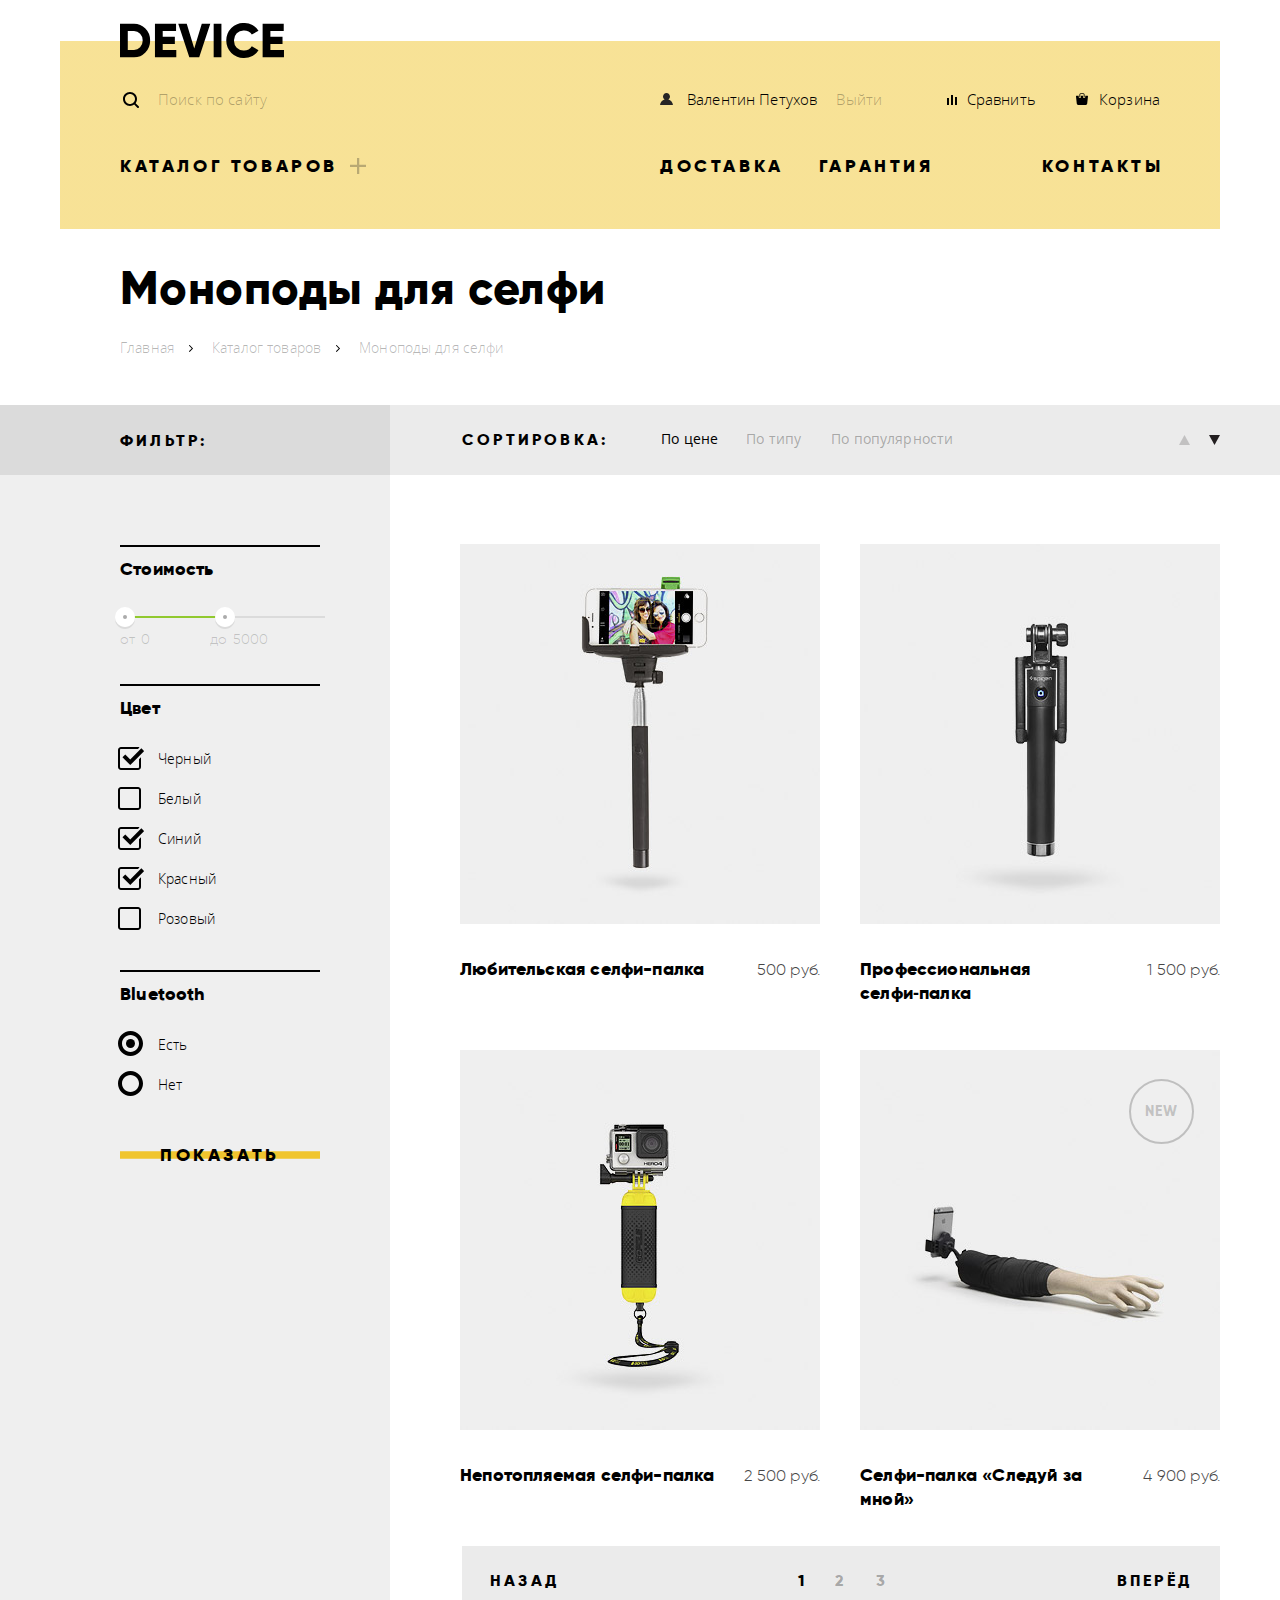
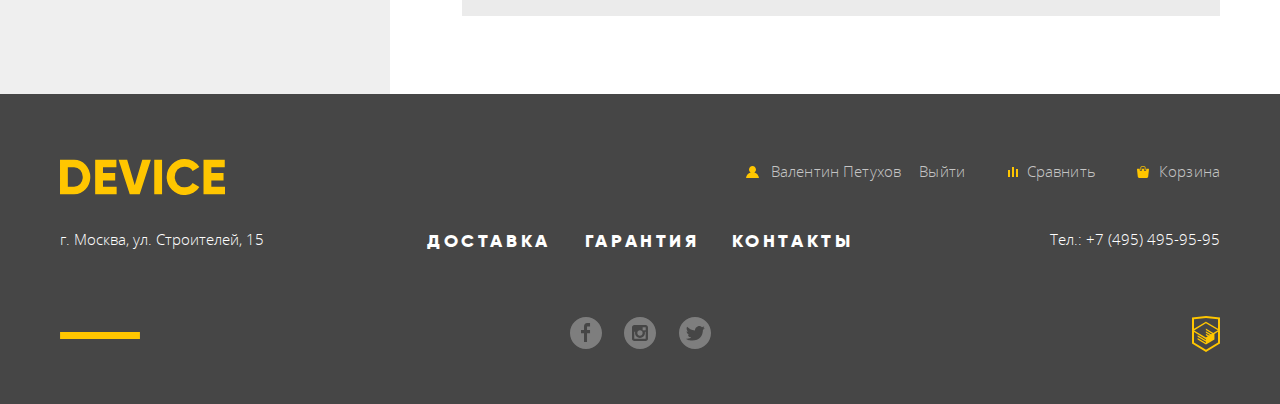
==== commit 162a8fc7: "min" ====
--- a/css/style.min.css
+++ b/css/style.min.css
@@ -1 +1 @@
-.container,.flex-container{display:-webkit-box;display:-ms-flexbox}@font-face{font-family:Gilroy;src:url(../fonts/gilroyextrabold.woff2) format("woff2"),url(../fonts/gilroyextrabold.woff) format("woff");font-weight:800}@font-face{font-family:Gilroy;src:url(../fonts/gilroylight.woff2) format("woff2"),url(../fonts/gilroylight.woff) format("woff");font-weight:300}@font-face{font-family:"Open Sans";src:url(../fonts/opensans.woff2) format("woff2"),url(../fonts/opensans.woff) format("woff");font-weight:400}@font-face{font-family:"Open Sans";src:url(../fonts/opensanslight.woff2) format("woff2"),url(../fonts/opensanslight.woff) format("woff");font-weight:300}.brand-list,.breadcrumbs,.catalog-filters-form ul,.catalog-list,.catalog-sort ul,.footer-buy-navigation,.footer-site-navigation,.footer-social-navigation,.footer-user-navigation,.header-buy-navigation,.header-product-type-list,.header-site-navigation,.header-user-navigation,.main-product-type-list,.pagination-list,.pagination-pages-list,.promotion-btn-list,.promotion-list,.service-button-list,.service-list{list-style:none;padding:0;margin:0}.breadcrumbs a,.btn,.catalog-item a,.footer-buy-navigation a,.footer-site-navigation a,.footer-social-navigation a,.footer-user-navigation a,.main-navigation a,.main-product-navigation a,.pagination-list a,.sort-type-list a{text-decoration:none}.btn,.filters-price input,.header-find-form button,.header-find-form input,.modal-close,.modal-feedback-form input,.modal-feedback-form textarea,.promotion-btn{outline:0;border:none}body{margin:0;padding:23px 0 0}img{max-width:100%;height:auto}.visually-hidden:not(:focus):not(:active),input[type=checkbox].visually-hidden,input[type=radio].visually-hidden{position:absolute;width:1px;height:1px;margin:-1px;border:0;padding:0;white-space:nowrap;-webkit-clip-path:inset(100%);clip-path:inset(100%);clip:rect(0 0 0 0);overflow:hidden}.container{width:1160px;padding:0 20px;margin:0 auto;display:flex;-webkit-box-pack:justify;-ms-flex-pack:justify;justify-content:space-between}.main-header{margin:0 auto;width:1040px;padding:0 60px 51px}.main-navigation a{display:block;position:relative}.header-find-form{position:relative;margin-bottom:29px;width:50%}.header-find-form input{padding-left:38px;padding-top:17px;padding-bottom:9px;min-width:315px}.header-find-form button{display:none;padding:9px 20px}.header-find-form button:active,.header-find-form input:focus+button{display:inline-block;vertical-align:baseline}.header-find-form label{display:inline-block;position:absolute;padding-top:15px;padding-bottom:15px;min-width:40px;min-height:20px;left:-1px;bottom:17px}.flex-container{display:flex}.header-user-navigation{margin-left:20px;display:-webkit-box;display:-ms-flexbox;display:flex;-ms-flex-wrap:wrap;flex-wrap:wrap}.header-buy-navigation{margin-left:auto;-ms-flex-wrap:wrap;flex-wrap:wrap;display:-webkit-box;display:-ms-flexbox;display:flex;-webkit-box-pack:end;-ms-flex-pack:end;justify-content:flex-end}.header-buy-navigation,.header-user-navigation{padding-top:17px}.header-buy-navigation a,.header-user-navigation a{padding-left:27px}.header-user-navigation .exit{padding-left:19px}.header-buy-navigation a{margin-left:36px}.header-site-navigation{display:-webkit-box;display:-ms-flexbox;display:flex;-ms-flex-wrap:wrap;flex-wrap:wrap}.header-site-navigation>li:first-child{width:50%;position:relative}.header-site-navigation>li:first-child>a{display:inline-block;padding-right:35px}.header-site-navigation>.central-column{margin-left:20px}.header-site-navigation>.garant{margin-left:35px}.header-site-navigation>.right-column{margin-left:auto;margin-right:-.2em}.header-product-type-list{position:absolute;width:640px;left:-60px;display:-webkit-box;display:-ms-flexbox;display:flex;-ms-flex-wrap:wrap;flex-wrap:wrap;opacity:0;padding:25px 460px 30px 60px}.top-menu:hover .header-product-type-list{z-index:2;opacity:1}.header-product-type-list li{width:160px;margin-right:40px}.header-product-type-list .left-column{width:200px}.main-footer{min-width:1200px}.main-footer .container{padding-top:65px;padding-bottom:65px}.footer-left,.footer-right{width:360px}.footer-logo{display:block;margin-bottom:20px}.main-footer .score-address{padding-bottom:70px}.footer-center{width:440px;padding-top:70px}.footer-site-navigation{display:-webkit-box;display:-ms-flexbox;display:flex;-ms-flex-wrap:wrap;flex-wrap:wrap;width:440px;margin-bottom:43px;padding-left:7px}.footer-site-navigation li:nth-child(2){margin-left:34px}.footer-site-navigation li:nth-child(3){margin-left:32px}.footer-social-navigation{display:-webkit-box;display:-ms-flexbox;display:flex;-ms-flex-wrap:wrap;flex-wrap:wrap;width:141px;margin:0 auto;-webkit-box-pack:justify;-ms-flex-pack:justify;justify-content:space-between;position:relative;bottom:-21px}.footer-user-navigation{min-width:360px}.footer-buy-navigation{min-width:255px}.footer-right .flex-container{-webkit-box-pack:end;-ms-flex-pack:end;justify-content:flex-end}.footer-buy-navigation,.footer-user-navigation{display:-webkit-box;display:-ms-flexbox;display:flex;-ms-flex-wrap:wrap;flex-wrap:wrap;-webkit-box-pack:end;-ms-flex-pack:end;justify-content:flex-end;margin-top:-6px}.footer-buy-navigation a,.footer-user-navigation a{display:block;position:relative;padding-left:25px;margin-left:38px;margin-bottom:35px}.footer-buy-navigation .compare{margin-left:30px}.footer-user-navigation .exit{margin-left:18px;padding-left:0}.footer-score-tel{padding:0;margin:0 0 20px}.footer-copyright{position:relative;bottom:-42px}.promotion{width:1100px;padding-right:60px;margin:0 auto 95px;position:relative;z-index:1}.promotion-list{counter-reset:number-slide}li.promotion-item{counter-increment:number-slide;position:relative}.promotion-item::before{position:absolute;content:counter(number-slide,decimal-leading-zero);right:0;top:62px;margin-right:-13px;font-family:Gilroy,Arial,sans-serif;font-weight:800;font-size:179.2px;height:130px;color:rgba(255,255,255,1);letter-spacing:.01em;vertical-align:middle;z-index:-1}.btn,.btn:focus,.btn:hover,body{color:rgba(0,0,0,1)}.promotion-item img{float:left;padding-right:40px}.promotion-item h3{margin:0 0 18px;padding-top:80px}.promotion-item p{padding:0 10px 0 0;margin:0 0 43px}.promotion-item .btn{display:inline-block;width:160px;padding-left:30px;padding-right:30px;margin-bottom:50px}.promotion-btn-list{position:absolute;display:-webkit-box;display:-ms-flexbox;display:flex;-ms-flex-wrap:wrap;width:78px;-webkit-box-pack:justify;-ms-flex-pack:justify;justify-content:space-between;flex-wrap:wrap;right:84px;bottom:150px}.promotion-btn{width:10px;height:12px}.promotion-properties{border-collapse:collapse}.promotion-properties tbody{width:460px;display:-webkit-box;display:-ms-flexbox;display:flex;-webkit-box-orient:vertical;-webkit-box-direction:reverse;-ms-flex-direction:column-reverse;flex-direction:column-reverse}.promotion-properties tr{display:-webkit-box;display:-ms-flexbox;display:flex;-ms-flex-wrap:wrap;flex-wrap:wrap}.promotion-properties td,.promotion-properties th{width:158px;padding:0;margin:0}.promotion-properties td{margin-bottom:7px}.promotion-properties td:nth-child(2),.promotion-properties th:nth-child(2){width:140px}.promotion::after{content:"";display:block;clear:both}.main-product-type-list{width:1200px;margin:0 auto 82px;display:-webkit-box;display:-ms-flexbox;display:flex;-ms-flex-wrap:wrap;flex-wrap:wrap;-ms-flex-pack:distribute;justify-content:space-around}.main-product-type-list li{width:160px}.main-product-type-list a{display:block;position:relative;padding-top:192px}.services{padding-bottom:68px;margin-bottom:95px}.service-button-list{width:277px;padding-bottom:45px}.service-list{width:760px;padding-left:115px}.service-button{margin-bottom:25px;padding-left:10px;padding-right:10px}.service-item p{width:430px;padding-bottom:50px;margin:0}.promotion-item:not(.current),.service-item:not(.current){position:absolute;width:1px;height:1px;margin:-1px;border:0;padding:0;white-space:nowrap;-webkit-clip-path:inset(100%);clip-path:inset(100%);clip:rect(0 0 0 0);overflow:hidden}.service-list h3{margin:0 0 31px;padding-top:73px}.service-button-list{padding-top:80px}.service-button-list .service-button{width:160px}.service-button-list .service-button.current,.service-button-list .service-button:active{width:280px;padding-right:120px}.brand-list{width:1200px;margin:0 auto 82px;display:-webkit-box;display:-ms-flexbox;display:flex;-ms-flex-wrap:wrap;flex-wrap:wrap;-ms-flex-pack:distribute;justify-content:space-around}.brand-list li{width:260px;position:relative}.about-us,.contacts{width:560px;padding-top:52px}.about-us h2,.contacts h2{margin:0 0 45px;padding:0}.about-us p,.contacts p{margin:0;padding:0}.about-us p{margin-bottom:30px;width:475px}.contacts p{margin-bottom:40px;width:520px}.about-us .delivering-list{padding:36px 0 0;margin:0 0 54px;list-style-type:none}.about-us .delivering-item{margin:0;padding:0 0 0 37px;position:relative}.about-us .btn,.contacts .btn{display:block;width:240px;padding-left:10px;padding-right:10px;text-align:center;margin-bottom:82px}.contacts-map{display:block;margin-bottom:59px}.catalog-page-header{width:1040px;margin:0 auto 24px;padding:35px 0 0}.breadcrumbs{width:1040px;margin:0 auto 45px;display:-webkit-box;display:-ms-flexbox;display:flex;-ms-flex-wrap:wrap;flex-wrap:wrap}.breadcrumbs a{display:block;padding-right:19px;margin-right:19px}.catalog-container{width:1160px;margin:0 auto;display:-webkit-box;display:-ms-flexbox;display:flex}.filters{width:200px;padding-left:60px;padding-right:70px}.filters h3{margin:0 0 68px;padding:24px 0}.catalog fieldset{margin:0 0 31px;padding:0}.catalog legend{width:100%;margin:0 0 32px;padding:7px 0 0;border-top:2px solid #000}.filters-price input[type=number]{width:50px}.filters-price .start-price{width:90px}.filters-price-flex-container{display:-webkit-box;display:-ms-flexbox;display:flex}.filters-price p{padding:0;margin:0}.filters-price-range{position:relative;height:2px;width:100%;margin-left:5px;margin-bottom:5px;background-image:-webkit-gradient(linear,left top,right top,from(rgba(145,201,47,1)),color-stop(50%,rgba(145,201,47,1)),color-stop(50%,rgba(219,219,219,1)),to(rgba(219,219,219,1)));background-image:-webkit-linear-gradient(left,rgba(145,201,47,1) 0,rgba(145,201,47,1) 50%,rgba(219,219,219,1) 50%,rgba(219,219,219,1) 100%);background-image:-o-linear-gradient(left,rgba(145,201,47,1) 0,rgba(145,201,47,1) 50%,rgba(219,219,219,1) 50%,rgba(219,219,219,1) 100%);background-image:linear-gradient(to right,rgba(145,201,47,1) 0,rgba(145,201,47,1) 50%,rgba(219,219,219,1) 50%,rgba(219,219,219,1) 100%)}.filters-price-range span{position:absolute;width:24px;height:24px;bottom:-12px;background-image:url(../img/filter-button.svg);background-repeat:no-repeat;background-position:center}.filters-price-range span:first-child{margin-left:-12px}.filters-price-range span:last-child{left:50%;margin-left:-12px}.filters-color legend{margin-bottom:16px}.filters-color li{margin-bottom:0}.filters-bluetooth label,.filters-color label{position:relative;padding-left:38px;cursor:pointer;-webkit-user-select:none;-moz-user-select:none;-ms-user-select:none;user-select:none}.catalog-filters-form .filters-color{margin-bottom:31px}.filters-bluetooth legend{margin-bottom:16px}.filters-bluetooth li{margin-bottom:0}.catalog-filters-form .filters-bluetooth{margin-bottom:30px}.catalog-filters-form .btn{width:100%;padding-left:10px;padding-right:10px}.catalog-rows{width:830px}.catalog-sort,.sort-range-list,.sort-type-list{display:-webkit-box;display:-ms-flexbox;display:flex;-ms-flex-wrap:wrap;flex-wrap:wrap}.catalog-sort h3{margin:0;padding:23px 33px 23px 72px}.sort-type-list a{display:block;margin-left:20px;margin-right:5px;min-width:60px;padding:25px 0}.catalog-sort .sort-range-list{position:relative;margin-left:auto}.sort-range-list a{display:block;position:relative;padding:30px 0;margin-left:30px}.catalog-list,.sort-range-list{display:-webkit-box;display:-ms-flexbox;display:flex;-ms-flex-wrap:wrap;flex-wrap:wrap;-webkit-box-pack:justify;-ms-flex-pack:justify;justify-content:space-between;padding-top:69px;padding-left:70px}.catalog-item{width:360px;position:relative}.catalog-item-action{opacity:0;position:absolute;left:0;right:0;top:0;height:210px;padding-top:170px;background-color:rgba(238,238,238,.7)}.catalog-item:hover .catalog-item-action{opacity:1}.catalog-item-action a{display:block;width:180px;margin:0 auto;padding-left:10px;padding-right:10px;text-align:center}.catalog-item-info{display:-webkit-box;display:-ms-flexbox;display:flex;-webkit-box-pack:justify;-ms-flex-pack:justify;justify-content:space-between;margin-bottom:41px}.catalog-item h1{width:260px;margin:0;padding-top:16px}.catalog-item .catalog-item-price{width:100px;margin:0;padding-top:24px;text-align:right}.pagination-list{display:-webkit-box;display:-ms-flexbox;display:flex;-ms-flex-wrap:wrap;flex-wrap:wrap;-webkit-box-pack:center;-ms-flex-pack:center;justify-content:center;margin-left:72px;margin-bottom:78px}.modal-map img,.modal-map p{display:block}.pagination-list a{display:block;padding:25px 14px}.pagination-list li:nth-child(2){margin-left:10px}.pagination-list .pagination-btn{padding:25px 28px}.pagination-list li:first-child{margin-right:auto}.pagination-list li:last-child{margin-left:auto}.modal-map{width:960px;line-height:0;font-size:0}.modal-map p{margin:0}.modal{display:none;position:fixed;left:50%;top:50%;-webkit-transform:translate(-50%,-50%);-ms-transform:translate(-50%,-50%);transform:translate(-50%,-50%);-webkit-box-shadow:0 10px 20px 0 rgba(4,6,6,.2);box-shadow:0 10px 20px 0 rgba(4,6,6,.2)}.modal-feedback{width:760px;padding:82px 100px}.modal-feedback-form{display:-webkit-box;display:-ms-flexbox;display:flex;-ms-flex-wrap:wrap;flex-wrap:wrap;-webkit-box-pack:justify;-ms-flex-pack:justify;justify-content:space-between}.modal-feedback-form p{width:100%;padding:0;margin:0 0 40px}.modal-feedback-form .left-column,.modal-feedback-form .right-column{width:360px}.modal-feedback-form input,.modal-feedback-form textarea{-webkit-box-sizing:border-box;box-sizing:border-box;width:100%;padding:17px 0 17px 20px}.modal-feedback-form .btn{padding-left:10px;padding-right:10px;width:180px}.modal-close{position:absolute;font-size:0;padding:0;width:58px;height:58px;top:24px;right:22px;opacity:.5;z-index:2}.header-buy-navigation .cart::before,.header-buy-navigation .compare::before,.header-user-navigation .login-link::before{width:27px;height:15px;bottom:9px;content:"";left:0}.modal-close:focus,.modal-close:hover{opacity:1}.modal-close:active{opacity:.3}.modal-map iframe{position:relative;z-index:1;border:none}.modal-map p{position:absolute;top:0;left:0;z-index:0}body{font-family:"Open Sans",Arial,sans-serif;font-size:15px;font-weight:400;letter-spacing:0;background-color:rgba(255,255,255,1);line-height:30px}.btn,.footer-site-navigation,.header-site-navigation{font-family:Gilroy,Arial,sans-serif}.btn{font-size:18px;font-weight:800;letter-spacing:.2em;text-transform:uppercase;line-height:24px;text-align:center;background-color:transparent;background-image:url(../img/yellow-line.png);background-repeat:repeat no-repeat;background-position:center;padding:8px 0}.header-buy-navigation,.header-find-form button,.header-find-form input,.header-user-navigation{font-size:15px;font-weight:300;letter-spacing:.01em}.btn:active{color:rgba(0,0,0,.3)}.main-navigation a{color:rgba(0,0,0,1)}.header-buy-navigation,.header-find-form,.header-user-navigation{line-height:30px}.main-navigation .exit{color:rgba(0,0,0,.3)}.main-navigation a:focus,.main-navigation a:hover{color:rgba(0,0,0,.6)}.main-navigation a:active{color:rgba(0,0,0,.3)}.main-navigation a.current{color:rgba(0,0,0,1)}.header-find-form input{color:rgba(0,0,0,1);line-height:30px}.header-find-form input::-webkit-input-placeholder{color:rgba(0,0,0,.3)}.header-find-form input:-ms-input-placeholder{color:rgba(0,0,0,.3)}.header-find-form input::-ms-input-placeholder{color:rgba(0,0,0,.3)}.header-find-form input::placeholder{color:rgba(0,0,0,.3)}.header-find-form input:hover::-webkit-input-placeholder{color:rgba(0,0,0,.6)}.header-find-form input:hover:-ms-input-placeholder{color:rgba(0,0,0,.6)}.header-find-form input:hover::-ms-input-placeholder{color:rgba(0,0,0,.6)}.header-find-form input:hover::placeholder{color:rgba(0,0,0,.6)}.header-find-form input:focus::-webkit-input-placeholder{color:rgba(0,0,0,1)}.header-find-form input:focus:-ms-input-placeholder{color:rgba(0,0,0,1)}.header-find-form input:focus::-ms-input-placeholder{color:rgba(0,0,0,1)}.header-find-form input:focus::placeholder{color:rgba(0,0,0,1)}.header-find-form button{line-height:30px;color:rgba(0,0,0,1)}.header-find-form button:hover{color:rgba(255,255,255,1)}.header-find-form button:active{color:rgba(255,255,255,.3)}.footer-site-navigation a,.main-footer{color:rgba(255,255,255,1)}.header-site-navigation{font-size:18px;font-weight:800;letter-spacing:.2em;line-height:24px;text-transform:uppercase}.header-product-type-list{font-size:15px;font-weight:300;letter-spacing:.01em;line-height:36px;text-transform:none}.main-footer .score-address{font-size:15px;font-weight:300;letter-spacing:0}.footer-site-navigation{font-size:18px;line-height:24px;font-weight:800;letter-spacing:.2em;text-transform:uppercase}.footer-site-navigation a:focus,.footer-site-navigation a:hover{color:rgba(255,255,255,.6)}.footer-site-navigation a:active{color:rgba(255,255,255,.3)}.footer-buy-navigation,.footer-user-navigation{font-size:15px;font-weight:300;line-height:36px;letter-spacing:.01em}.footer-buy-navigation a,.footer-user-navigation a{color:rgba(255,255,255,.7)}.footer-buy-navigation a:focus,.footer-buy-navigation a:hover,.footer-user-navigation a:focus,.footer-user-navigation a:hover{color:rgba(255,255,255,1)}.footer-buy-navigation a:active,.footer-user-navigation a:active{color:rgba(255,255,255,.3)}.footer-score-tel{font-size:15px;font-weight:300;letter-spacing:0;text-align:right}.promotion-description h3,.promotion-number{font-family:Gilroy,Arial,sans-serif;font-weight:800}.footer-copyright{text-align:right}.promotion-number{font-size:179.2px;line-height:179.2px;letter-spacing:.1em;color:rgba(255,255,255,1)}.promotion-description h3{font-size:47px;line-height:56px;letter-spacing:.005em;color:rgba(0,0,0,1)}.promotion-description p{font-size:15px;line-height:30px;font-weight:300;letter-spacing:.01em;color:rgba(70,70,70,1)}.promotion-properties th{font-size:13px;line-height:20px;font-weight:300;letter-spacing:0;color:rgba(70,70,70,1)}.main-product-type-list a,.main-product-type-list a:focus,.main-product-type-list a:hover,.promotion-properties td{letter-spacing:.01em;color:rgba(0,0,0,1);font-family:Gilroy,Arial,sans-serif}.promotion-properties td{font-size:36px;line-height:48px;font-weight:300}.promotion-item .btn{text-align:center}.main-product-type-list a,.main-product-type-list a:focus,.main-product-type-list a:hover{font-size:18px;line-height:24px;font-weight:800}.main-product-type-list a:active{color:rgba(0,0,0,.3)}.service-item h3{font-family:Gilroy,Arial,sans-serif;font-size:47px;line-height:48px;font-weight:800;letter-spacing:.02em;color:rgba(0,0,0,1)}.service-item p{font-size:15px;line-height:30px;font-weight:300;letter-spacing:.017em;color:rgba(70,70,70,1)}.service-button-list .btn.current,.service-button-list .btn:active{color:rgba(247,225,132,1)}.about-us h2{font-family:Gilroy,Arial,sans-serif;font-size:47px;line-height:48px;font-weight:800;letter-spacing:.01em;color:rgba(0,0,0,1)}.about-us p{font-size:15px;font-weight:300;letter-spacing:0;color:rgba(70,70,70,1)}.about-us .delivering-item,.contacts h2{font-weight:800;color:rgba(0,0,0,1);font-family:Gilroy,Arial,sans-serif}.about-us .delivering-item{font-size:16px;line-height:40px;letter-spacing:0}.contacts h2{font-size:47px;line-height:48px;letter-spacing:.01em}.contacts p{font-size:15px;line-height:30px;font-weight:300;letter-spacing:0;color:rgba(70,70,70,1)}.catalog-page-header{font-family:Gilroy,Arial,sans-serif;font-size:47px;line-height:48px;font-weight:800;letter-spacing:.01em;color:rgba(0,0,0,1)}.breadcrumbs a{font-size:14px;line-height:24px;font-weight:300;letter-spacing:.01em;color:rgba(0,0,0,.3)}.catalog-filters-form legend,.filters h3{font-family:Gilroy,Arial,sans-serif;font-weight:800}.breadcrumbs a:focus,.breadcrumbs a:hover{color:rgba(0,0,0,.6)}.breadcrumbs a:active{color:rgba(0,0,0,.1)}.breadcrumbs a.current{color:rgba(0,0,0,.3)}.filters h3{font-size:16px;line-height:24px;letter-spacing:.2em;color:rgba(0,0,0,1);text-transform:uppercase}.catalog-filters-form legend{font-size:18px;letter-spacing:.01em;color:rgba(0,0,0,1)}.catalog-filters-form label{font-size:14px;line-height:40px;font-weight:300;letter-spacing:.01em;color:rgba(0,0,0,1)}.catalog-item p,.catalog-sort h3{font-family:Gilroy,Arial,sans-serif;line-height:24px}.filters-price input,.filters-price input::-webkit-input-placeholder,.filters-price label{font-family:Gilroy,Arial,sans-serif;font-size:14px;line-height:24px;font-weight:300;letter-spacing:0;text-transform:lowercase;color:rgba(0,0,0,.2)}.filters-price input,.filters-price input:-ms-input-placeholder,.filters-price label{font-family:Gilroy,Arial,sans-serif;font-size:14px;line-height:24px;font-weight:300;letter-spacing:0;text-transform:lowercase;color:rgba(0,0,0,.2)}.filters-price input,.filters-price input::-ms-input-placeholder,.filters-price label{font-family:Gilroy,Arial,sans-serif;font-size:14px;line-height:24px;font-weight:300;letter-spacing:0;text-transform:lowercase;color:rgba(0,0,0,.2)}.filters-price input,.filters-price input::placeholder,.filters-price label{font-family:Gilroy,Arial,sans-serif;font-size:14px;line-height:24px;font-weight:300;letter-spacing:0;text-transform:lowercase;color:rgba(0,0,0,.2)}.catalog-sort h3{font-size:16px;font-weight:800;letter-spacing:.2em;color:rgba(0,0,0,1);text-transform:uppercase}.sort-type-item a{font-size:14px;line-height:18px;font-weight:400;letter-spacing:.01em;color:rgba(0,0,0,.3)}.sort-type-item a:focus,.sort-type-item a:hover{color:rgba(0,0,0,.6)}.sort-type-item a.current,.sort-type-item a:active{color:rgba(0,0,0,1)}.catalog-item-action a:not(.btn){font-size:13px;line-height:36px;font-weight:300;letter-spacing:.01em;color:rgba(0,0,0,.5)}.catalog-item-action a:not(.btn):focus,.catalog-item-action a:not(.btn):hover{color:rgba(0,0,0,1)}.catalog-item-action a:not(.btn):active{color:rgba(0,0,0,.2)}.catalog-item-name a{font-family:Gilroy,Arial,sans-serif;font-size:18px;line-height:.8;font-weight:800;letter-spacing:.01em;color:rgba(0,0,0,1)}.catalog-item-name a:focus,.catalog-item-name a:hover{text-decoration:underline}.catalog-item p{font-size:16px;font-weight:300;letter-spacing:.01em;color:rgba(70,70,70,1)}.modal-feedback-form label,.pagination-item a{line-height:24px;font-weight:800;font-family:Gilroy,Arial,sans-serif}.pagination-item a{font-size:16px;letter-spacing:.2em;color:rgba(0,0,0,.3)}.pagination-item a:focus,.pagination-item a:hover{color:rgba(0,0,0,.6)}.pagination-item a.current,.pagination-item a.pagination-btn:hover .pagination-item a.pagination-btn:focus,.pagination-item a:active{color:rgba(0,0,0,1)}.pagination-item a.pagination-btn{color:rgba(0,0,0,1);text-transform:uppercase}.pagination-item a.pagination-btn:active{color:rgba(0,0,0,.3)}.modal-feedback-form label{display:block;margin-bottom:10px;font-size:18px;letter-spacing:0;color:rgba(0,0,0,1)}.modal-feedback-form input,.modal-feedback-form textarea{font-size:14px;font-weight:400;line-height:18px;letter-spacing:0;color:rgba(70,70,70,1)}.modal-feedback-form input::-webkit-input-placeholder,.modal-feedback-form textarea::-webkit-input-placeholder{color:rgba(70,70,70,.4)}.modal-feedback-form input:-ms-input-placeholder,.modal-feedback-form textarea:-ms-input-placeholder{color:rgba(70,70,70,.4)}.modal-feedback-form input::-ms-input-placeholder,.modal-feedback-form textarea::-ms-input-placeholder{color:rgba(70,70,70,.4)}.modal-feedback-form input::placeholder,.modal-feedback-form textarea::placeholder{color:rgba(70,70,70,.4)}.modal-feedback-form input:invalid,.modal-feedback-form textarea:invalid{color:rgba(70,70,70,.4)}.btn:active,.btn:focus,.btn:hover{background-color:rgba(240,197,46)}.main-header{background-image:-webkit-linear-gradient(top,transparent 18px,rgba(240,197,46,.5) 18px,rgba(240,197,46,.5) 100%);background-image:-o-linear-gradient(top,transparent 18px,rgba(240,197,46,.5) 18px,rgba(240,197,46,.5) 100%);background-image:linear-gradient(to bottom,transparent 18px,rgba(240,197,46,.5) 18px,rgba(240,197,46,.5) 100%)}.header-find-form label{background-image:url(../img/search.svg);background-repeat:no-repeat;background-position:4px bottom}.header-find-form button,.header-find-form input[type=text]{background-color:transparent}.header-find-form button:active,.header-find-form button:focus,.header-find-form button:hover{background-color:rgba(0,0,0,1)}.header-user-navigation .login-link::before{position:absolute;background-image:url(../img/user.svg);background-repeat:no-repeat;background-position:left bottom}.header-buy-navigation .compare::before{position:absolute;background-image:url(../img/compare.svg);background-repeat:no-repeat;background-position:7px bottom}.header-buy-navigation .cart::before{position:absolute;background-image:url(../img/cart.svg);background-repeat:no-repeat;background-position:4px bottom}.header-user-navigation .login-link:focus::before,.header-user-navigation .login-link:hover::before{opacity:.6}.header-user-navigation .login-link:active::before{opacity:.3}.header-buy-navigation a:focus::before,.header-buy-navigation a:hover::before{opacity:.8}.footer-social-navigation a,.header-buy-navigation a:active::before{opacity:.3}.header-site-navigation>li:first-child>a::after{content:"";position:absolute;width:16px;height:16px;right:7px;bottom:4px;background-image:url(../img/plus.png);background-repeat:no-repeat;background-position:right bottom}.header-product-type-list{background-color:rgba(247,226,150,1)}.main-footer{background-color:rgba(70,70,70,1)}.main-footer .footer-left{background-image:url(../img/small-yellow-line.png);background-repeat:no-repeat;background-position:left bottom}.footer-buy-navigation .cart::before,.footer-buy-navigation .compare::before,.footer-user-navigation .login-link::before{width:25px;height:15px;bottom:10px;background-position:left center;background-repeat:no-repeat;content:"";position:absolute}.footer-social-navigation a:focus,.footer-social-navigation a:hover{opacity:.6}.footer-social-navigation a:active{opacity:.1}.footer-user-navigation .login-link::before{left:0;background-image:url(../img/footer-user.svg)}.footer-buy-navigation .compare::before{left:6px;background-image:url(../img/footer-compare.svg)}.footer-buy-navigation .cart::before{left:3px;background-image:url(../img/footer-cart.svg)}.footer-copyright a:focus,.footer-copyright a:hover{opacity:.6}.footer-copyright a:active,.main-product-navigation a:active::after{opacity:.3}.promotion{background-image:-webkit-linear-gradient(top,rgba(240,197,46,.5) 112px,transparent 112px,transparent 100%);background-image:-o-linear-gradient(top,rgba(240,197,46,.5) 112px,transparent 112px,transparent 100%);background-image:linear-gradient(to bottom,rgba(240,197,46,.5) 112px,transparent 112px,transparent 100%)}.promotion-description{background-image:url(../img/white-line.png);background-repeat:no-repeat;background-position:600px 38px}.service-item:nth-child(1),.service-item:nth-child(2),.service-item:nth-child(3){background-position:500px 61px;background-repeat:no-repeat}.promotion-btn{background-color:transparent;background-image:url(../img/slider-button.svg);background-size:contain;background-repeat:no-repeat}.promotion-btn.current{background-image:url(../img/slider-button-current.svg)}.main-product-navigation a::after,.main-product-navigation a::before{content:"";display:block;position:absolute;width:160px;height:160px;top:0}.main-product-navigation a::before{background-color:rgba(240,197,46,.5)}.main-product-navigation a:active::before,.main-product-navigation a:focus::before,.main-product-navigation a:hover::before{background-color:rgba(240,197,46,1)}.main-product-navigation .virtual-reality::after{background-image:url(../img/product-navigation-icon-1.png)}.main-product-navigation .monopod::after{background-image:url(../img/product-navigation-icon-2.png)}.main-product-navigation .action-cameras::after{background-image:url(../img/product-navigation-icon-3.png)}.main-product-navigation .fitness-bracelets::after{background-image:url(../img/product-navigation-icon-4.png)}.main-product-navigation .smart-watch::after{background-image:url(../img/product-navigation-icon-5.png)}.main-product-navigation .quadrocopters::after{background-image:url(../img/product-navigation-icon-6.png)}.services{background-image:-webkit-linear-gradient(top,rgba(255,255,255,1) 100px,rgba(229,229,229,1) 100px,rgba(229,229,229,1) 100%);background-image:-o-linear-gradient(top,rgba(255,255,255,1) 100px,rgba(229,229,229,1) 100px,rgba(229,229,229,1) 100%);background-image:linear-gradient(to bottom,rgba(255,255,255,1) 100px,rgba(229,229,229,1) 100px,rgba(229,229,229,1) 100%)}.service-button-list .btn.current,.service-button-list .btn:active{background-color:rgba(0,0,0,1);background-size:0}.service-item:nth-child(1){background-image:url(../img/service-delivery.png)}.service-item:nth-child(2){background-image:url(../img/service-warranty.png)}.service-item:nth-child(3){background-image:url(../img/service-credit.png)}.brand-item a:focus::before,.brand-item a:hover::before{content:"";position:absolute;width:260px;height:100px}.brand-item:nth-child(1) a:focus::before,.brand-item:nth-child(1) a:hover::before{background-image:url(../img/brand-1-hover.png)}.brand-item:nth-child(2) a:focus::before,.brand-item:nth-child(2) a:hover::before{background-image:url(../img/brand-2-hover.png)}.brand-item:nth-child(3) a:focus::before,.brand-item:nth-child(3) a:hover::before{background-image:url(../img/brand-3-hover.png)}.brand-item:nth-child(4) a:focus::before,.brand-item:nth-child(4) a:hover::before{background-image:url(../img/brand-4-hover.png)}.about-us{background-image:url(../img/black-line.png);background-repeat:no-repeat}.about-us .delivering-item::before{content:"";position:absolute;width:20px;height:20px;left:-2px;bottom:8px;background-image:url(../img/delivering-list-marker.svg)}.contacts{background-image:url(../img/black-line.png);background-repeat:no-repeat}.breadcrumbs a:not(.current){background-image:url(../img/nav-arrow.svg);background-repeat:no-repeat;background-position:right center}.filters-bluetooth-radio+label::before,.filters-color-checkbox+label::before{content:"";position:absolute;width:26px;left:-2px;bottom:-2px;background-position:left bottom}.catalog{display:-webkit-box;display:-ms-flexbox;display:flex;-webkit-box-pack:center;-ms-flex-pack:center;justify-content:center;min-width:1200px}.catalog::before{content:"";-webkit-box-flex:1;-ms-flex-positive:1;flex-grow:1;-ms-flex-negative:0;flex-shrink:0;background-image:-webkit-linear-gradient(top,rgba(219,219,219,1),rgba(219,219,219,1) 70px,rgba(239,239,239,1) 70px,rgba(239,239,239,1) 100%);background-image:-o-linear-gradient(top,rgba(219,219,219,1),rgba(219,219,219,1) 70px,rgba(239,239,239,1) 70px,rgba(239,239,239,1) 100%);background-image:linear-gradient(to bottom,rgba(219,219,219,1),rgba(219,219,219,1) 70px,rgba(239,239,239,1) 70px,rgba(239,239,239,1) 100%)}.catalog::after{content:"";-webkit-box-flex:1;-ms-flex-positive:1;flex-grow:1;-ms-flex-negative:0;flex-shrink:0;background-image:-webkit-linear-gradient(top,rgba(235,235,235,1),rgba(235,235,235,1) 70px,transparent 70px,transparent 100%);background-image:-o-linear-gradient(top,rgba(235,235,235,1),rgba(235,235,235,1) 70px,transparent 70px,transparent 100%);background-image:linear-gradient(to bottom,rgba(235,235,235,1),rgba(235,235,235,1) 70px,transparent 70px,transparent 100%)}.filters{background-image:-webkit-linear-gradient(top,rgba(219,219,219,1),rgba(219,219,219,1) 70px,rgba(239,239,239,1) 70px,rgba(239,239,239,1) 100%);background-image:-o-linear-gradient(top,rgba(219,219,219,1),rgba(219,219,219,1) 70px,rgba(239,239,239,1) 70px,rgba(239,239,239,1) 100%);background-image:linear-gradient(to bottom,rgba(219,219,219,1),rgba(219,219,219,1) 70px,rgba(239,239,239,1) 70px,rgba(239,239,239,1) 100%)}.filters input{background-color:transparent}.catalog-sort,.pagination-list{background-color:rgba(235,235,235,1)}.filters-color-checkbox+label::before{height:23px;background-image:url(../img/checkbox-off.svg);background-repeat:no-repeat}.filters-color-checkbox:checked+label::before{background-image:url(../img/checkbox-on.svg)}.filters-bluetooth-radio+label::before{height:26px;background-image:url(../img/radio-off.svg);background-repeat:no-repeat}.sort-range-list a.ascending::before,.sort-range-list a.descendin::before{content:"";width:15px;height:15px;left:-11px;position:absolute;background-repeat:no-repeat}.filters-bluetooth-radio:checked+label::before{background-image:url(../img/radio-on.svg)}.filters-bluetooth-radio:focus+label::before,.filters-bluetooth-radio:hover+label::before,.filters-color-checkbox:focus+label::before,.filters-color-checkbox:hover+label::before{opacity:.6}.filters-bluetooth-radio:disabled+label::before,.filters-bluetooth-radio:disabled:checked+label::before,.filters-color-checkbox:disabled+label::before,.filters-color-checkbox:disabled:checked+label::before{opacity:.25}.sort-range-list a.descendin::before{background-image:url(../img/icon-up-dir.svg)}.sort-range-list a.ascending::before{background-image:url(../img/icon-down-dir.svg)}.sort-range-list a:not(.current){opacity:.2}.sort-range-list a:not(.current):focus,.sort-range-list a:not(.current):hover{opacity:.4}.sort-range-list a:not(.current):active{opacity:1}.catalog-item.new::before{position:absolute;content:"New";text-transform:uppercase;text-align:center;right:26px;top:29px;font-family:Gilroy,Arial,sans-serif;font-size:14px;width:61px;line-height:61px;font-weight:800;letter-spacing:.05em;color:rgba(0,0,0,.2);border-radius:50%;border:2px solid rgba(0,0,0,.2)}.pagination-btn:active,.pagination-btn:focus,.pagination-btn:hover{background-color:rgba(217,217,217,1)}.modal-feedback{background-color:rgba(255,255,255,1)}.modal-feedback input,.modal-feedback textarea{background-color:rgba(242,242,242,1)}.modal-feedback input:hover,.modal-feedback textarea:hover{background-color:rgba(234,234,234,1)}.modal-feedback input:focus,.modal-feedback textarea:focus{background-color:rgba(255,255,255,1);outline:rgba(240,197,46,1) solid 3px}.modal-feedback input:invalid,.modal-feedback textarea:invalid{background-color:rgba(246,218,218,1)}.modal-close{background-color:transparent;background-image:url(../img/modal-close.svg);background-repeat:no-repeat;background-position:center}.header-find-form input[type=text]{border-bottom:2px solid transparent}.header-find-form input[type=text]:focus{border-bottom:2px solid rgba(0,0,0,1)}.header-find-form button{border:2px solid rgba(0,0,0,1)}.service-button-list{border-right:7px solid rgba(0,0,0,1)}.catalog-filters-form fieldset{border:none}.modal-show{display:block;animation:emersion-modal .7s}@keyframes emersion-modal{0%{width:5%}10%{width:10%}20%{width:15%}30%{width:20%}40%{width:25%}50%{width:30%}60%{width:35%}70%{width:40%}80%{width:45%}90%{width:50%}100%{width:55%}}
+.container,.flex-container{display:-webkit-box;display:-ms-flexbox}.catalog-item img,.modal-map,.modal-map iframe,.promotion-item img{line-height:0;font-size:0}@font-face{font-family:Gilroy;src:url(../fonts/gilroyextrabold.woff2) format("woff2"),url(../fonts/gilroyextrabold.woff) format("woff");font-weight:800}@font-face{font-family:Gilroy;src:url(../fonts/gilroylight.woff2) format("woff2"),url(../fonts/gilroylight.woff) format("woff");font-weight:300}@font-face{font-family:"Open Sans";src:url(../fonts/opensans.woff2) format("woff2"),url(../fonts/opensans.woff) format("woff");font-weight:400}@font-face{font-family:"Open Sans";src:url(../fonts/opensanslight.woff2) format("woff2"),url(../fonts/opensanslight.woff) format("woff");font-weight:300}.brand-list,.breadcrumbs,.catalog-filters-form ul,.catalog-list,.catalog-sort ul,.footer-buy-navigation,.footer-site-navigation,.footer-social-navigation,.footer-user-navigation,.header-buy-navigation,.header-product-type-list,.header-site-navigation,.header-user-navigation,.main-product-type-list,.pagination-list,.pagination-pages-list,.promotion-btn-list,.promotion-list,.service-button-list,.service-list{list-style:none;padding:0;margin:0}.breadcrumbs a,.btn,.catalog-item a,.footer-buy-navigation a,.footer-site-navigation a,.footer-social-navigation a,.footer-user-navigation a,.main-navigation a,.main-product-navigation a,.pagination-list a,.sort-type-list a{text-decoration:none}.btn,.filters-price input,.header-find-form button,.header-find-form input,.modal-close,.modal-feedback-form input,.modal-feedback-form textarea,.promotion-btn{outline:0;border:none}body{margin:0;padding:23px 0 0}img{max-width:100%;height:auto}.visually-hidden:not(:focus):not(:active),input[type=checkbox].visually-hidden,input[type=radio].visually-hidden{position:absolute;width:1px;height:1px;margin:-1px;border:0;padding:0;white-space:nowrap;-webkit-clip-path:inset(100%);clip-path:inset(100%);clip:rect(0 0 0 0);overflow:hidden}.container{width:1160px;padding:0 20px;margin:0 auto;display:flex;-webkit-box-pack:justify;-ms-flex-pack:justify;justify-content:space-between}.main-header{margin:0 auto;width:1040px;padding:0 60px 51px}.main-navigation a{display:block;position:relative}.header-find-form{position:relative;margin-bottom:29px;font-size:0;width:50%}.header-find-form input{padding-left:38px;padding-top:17px;padding-bottom:9px;min-width:315px;min-height:30px}.header-find-form button{display:none;padding:9px 20px;vertical-align:bottom}.header-find-form button:active,.header-find-form input:focus+button{display:inline-block;vertical-align:bottom}.header-find-form label{display:inline-block;position:absolute;padding-top:15px;padding-bottom:15px;min-width:40px;min-height:20px;left:-1px;bottom:17px}.flex-container{display:flex}.header-user-navigation{margin-left:20px;display:-webkit-box;display:-ms-flexbox;display:flex;-ms-flex-wrap:wrap;flex-wrap:wrap}.header-buy-navigation{margin-left:auto;-ms-flex-wrap:wrap;flex-wrap:wrap;display:-webkit-box;display:-ms-flexbox;display:flex;-webkit-box-pack:end;-ms-flex-pack:end;justify-content:flex-end}.header-buy-navigation,.header-user-navigation{padding-top:17px}.header-buy-navigation a,.header-user-navigation a{padding-left:27px}.header-user-navigation .exit{padding-left:19px}.header-buy-navigation a{margin-left:36px}.header-site-navigation{display:-webkit-box;display:-ms-flexbox;display:flex;-ms-flex-wrap:wrap;flex-wrap:wrap}.header-site-navigation>li:first-child{width:50%;position:relative}.header-site-navigation>li:first-child>a{display:inline-block;padding-right:35px}.header-site-navigation>.central-column{margin-left:20px}.header-site-navigation>.garant{margin-left:35px}.header-site-navigation>.right-column{margin-left:auto;margin-right:-.2em}.header-product-type-list{position:absolute;width:640px;left:-60px;display:-webkit-box;display:-ms-flexbox;display:flex;-ms-flex-wrap:wrap;flex-wrap:wrap;opacity:0;padding:25px 460px 30px 60px}.top-menu:hover .header-product-type-list{z-index:2;opacity:1}.header-product-type-list li{width:160px;margin-right:40px}.header-product-type-list .left-column{width:200px}.main-footer{min-width:1200px}.main-footer .container{padding-top:65px;padding-bottom:65px}.footer-left,.footer-right{width:360px}.footer-logo{display:block;margin-bottom:20px}.main-footer .score-address{padding-bottom:70px}.footer-center{width:440px;padding-top:70px}.footer-site-navigation{display:-webkit-box;display:-ms-flexbox;display:flex;-ms-flex-wrap:wrap;flex-wrap:wrap;width:440px;margin-bottom:43px;padding-left:7px}.footer-site-navigation li:nth-child(2){margin-left:34px}.footer-site-navigation li:nth-child(3){margin-left:32px}.footer-social-navigation{display:-webkit-box;display:-ms-flexbox;display:flex;-ms-flex-wrap:wrap;flex-wrap:wrap;width:141px;margin:0 auto;-webkit-box-pack:justify;-ms-flex-pack:justify;justify-content:space-between;position:relative;bottom:-21px}.footer-user-navigation{min-width:360px;margin-left:-300px}.footer-buy-navigation{min-width:255px}.footer-right .flex-container{-webkit-box-pack:end;-ms-flex-pack:end;justify-content:flex-end}.footer-buy-navigation,.footer-user-navigation{display:-webkit-box;display:-ms-flexbox;display:flex;-ms-flex-wrap:wrap;flex-wrap:wrap;-webkit-box-pack:end;-ms-flex-pack:end;justify-content:flex-end;margin-top:-6px}.footer-buy-navigation a,.footer-user-navigation a{display:block;position:relative;padding-left:25px;margin-left:38px;margin-bottom:35px}.footer-buy-navigation .compare{margin-left:30px}.footer-user-navigation .exit{margin-left:18px;padding-left:0}.footer-score-tel{padding:0;margin:0 0 20px}.footer-copyright{position:relative;bottom:-42px}.promotion{width:1100px;padding-right:60px;margin:0 auto 95px;position:relative}.promotion-list{counter-reset:number-slide}.promotion-list .promotion-item{counter-increment:number-slide;position:relative;display:-webkit-box;display:-ms-flexbox;display:flex}.promotion-item::before{position:absolute;content:counter(number-slide,decimal-leading-zero);right:0;top:62px;margin-right:-13px;font-family:Gilroy,Arial,sans-serif;font-weight:800;font-size:179.2px;height:130px;color:rgba(255,255,255,1);letter-spacing:.01em;vertical-align:middle}.promotion-item img{padding-right:40px}.promotion-item h3{margin:0 0 18px;padding-top:80px;position:relative;z-index:1}.promotion-description{width:500px}.promotion-item p{padding:0 10px 0 0;margin:0 0 43px}.promotion-item .btn{display:inline-block;width:160px;padding-left:30px;padding-right:30px;margin-bottom:50px}.promotion-btn-list{position:absolute;display:-webkit-box;display:-ms-flexbox;display:flex;-ms-flex-wrap:wrap;width:78px;-webkit-box-pack:justify;-ms-flex-pack:justify;justify-content:space-between;flex-wrap:wrap;right:84px;bottom:150px}.promotion-btn{width:10px;height:12px}.promotion-properties{border-collapse:collapse}.promotion-properties tbody{width:460px;display:-webkit-box;display:-ms-flexbox;display:flex;-webkit-box-orient:vertical;-webkit-box-direction:reverse;-ms-flex-direction:column-reverse;flex-direction:column-reverse}.promotion-properties tr{display:-webkit-box;display:-ms-flexbox;display:flex;-ms-flex-wrap:wrap;flex-wrap:wrap}.promotion-properties td,.promotion-properties th{width:158px;padding:0;margin:0}.promotion-properties td{margin-bottom:7px}.promotion-properties td:nth-child(2),.promotion-properties th:nth-child(2){width:140px}.promotion::after{content:"";display:block;clear:both}.main-product-type-list{width:1200px;margin:0 auto 82px;display:-webkit-box;display:-ms-flexbox;display:flex;-ms-flex-wrap:wrap;flex-wrap:wrap;-ms-flex-pack:distribute;justify-content:space-around}.main-product-type-list li{width:160px}.main-product-type-list a{display:block;position:relative;padding-top:192px}.services{padding-bottom:68px;margin-bottom:95px}.service-button-list{width:277px;padding-bottom:45px}.service-list{width:760px;padding-left:115px}.service-button{margin-bottom:25px;padding-left:10px;padding-right:10px}.service-item p{width:430px;padding-bottom:50px;margin:0}.promotion-item:not(.current),.service-item:not(.current){position:absolute;width:1px;height:1px;margin:-1px;border:0;padding:0;white-space:nowrap;-webkit-clip-path:inset(100%);clip-path:inset(100%);clip:rect(0 0 0 0);overflow:hidden}.service-list h3{margin:0 0 31px;padding-top:73px}.service-button-list{padding-top:80px}.service-button-list .service-button{width:160px}.service-button-list .service-button.current,.service-button-list .service-button:active{width:280px;padding-right:120px}.brand-list{width:1200px;margin:0 auto 82px;display:-webkit-box;display:-ms-flexbox;display:flex;-ms-flex-wrap:wrap;flex-wrap:wrap;-ms-flex-pack:distribute;justify-content:space-around}.brand-list li{width:260px;position:relative}.about-us,.contacts{width:560px;padding-top:52px}.about-us h2,.contacts h2{margin:0 0 45px;padding:0}.about-us p,.contacts p{margin:0;padding:0}.about-us p{margin-bottom:30px;width:475px}.contacts p{margin-bottom:40px;width:520px}.about-us .delivering-list{padding:36px 0 0;margin:0 0 54px;list-style-type:none}.about-us .delivering-item{margin:0;padding:0 0 0 37px;position:relative}.about-us .btn,.contacts .btn{display:block;width:240px;padding-left:10px;padding-right:10px;text-align:center;margin-bottom:82px}.contacts-map{display:block;margin-bottom:59px}.catalog-page-header{width:1040px;margin:0 auto 24px;padding:35px 0 0}.breadcrumbs{width:1040px;margin:0 auto 45px;display:-webkit-box;display:-ms-flexbox;display:flex;-ms-flex-wrap:wrap;flex-wrap:wrap}.breadcrumbs a{display:block;padding-right:19px;margin-right:19px}.catalog-container{width:1160px;margin:0 auto;display:-webkit-box;display:-ms-flexbox;display:flex}.filters{width:200px;padding-left:60px;padding-right:70px}.filters h3{margin:0 0 68px;padding:24px 0}.catalog fieldset{margin:0 0 31px;padding:0}.catalog legend{width:100%;margin:0 0 32px;padding:7px 0 0;border-top:2px solid #000}.filters-price input[type=number]{width:50px}.filters-price input::-webkit-inner-spin-button,.filters-price input::-webkit-outer-spin-button{-webkit-appearance:none}.filters-price input[type=number]{-moz-appearance:textfield}.filters-price .start-price{width:90px}.filters-price-flex-container{display:-webkit-box;display:-ms-flexbox;display:flex}.filters-price p{padding:0;margin:0}.filters-price-range{position:relative;height:2px;width:100%;margin-left:5px;margin-bottom:5px;background-image:-webkit-gradient(linear,left top,right top,from(rgba(145,201,47,1)),color-stop(50%,rgba(145,201,47,1)),color-stop(50%,rgba(219,219,219,1)),to(rgba(219,219,219,1)));background-image:-webkit-linear-gradient(left,rgba(145,201,47,1) 0,rgba(145,201,47,1) 50%,rgba(219,219,219,1) 50%,rgba(219,219,219,1) 100%);background-image:-o-linear-gradient(left,rgba(145,201,47,1) 0,rgba(145,201,47,1) 50%,rgba(219,219,219,1) 50%,rgba(219,219,219,1) 100%);background-image:linear-gradient(to right,rgba(145,201,47,1) 0,rgba(145,201,47,1) 50%,rgba(219,219,219,1) 50%,rgba(219,219,219,1) 100%)}.filters-price-range span{position:absolute;width:24px;height:24px;bottom:-12px;background-image:url(../img/filter-button.svg);background-repeat:no-repeat;background-position:center}.filters-price-range span:first-child{margin-left:-12px}.filters-price-range span:last-child{left:50%;margin-left:-12px}.filters-color legend{margin-bottom:16px}.filters-color li{margin-bottom:0}.filters-bluetooth label,.filters-color label{position:relative;padding-left:38px;cursor:pointer;-webkit-user-select:none;-moz-user-select:none;-ms-user-select:none;user-select:none}.catalog-filters-form .filters-color{margin-bottom:31px}.filters-bluetooth legend{margin-bottom:16px}.filters-bluetooth li{margin-bottom:0}.catalog-filters-form .filters-bluetooth{margin-bottom:30px}.catalog-filters-form .btn{width:100%;padding-left:10px;padding-right:10px}.catalog-rows{width:830px}.catalog-sort,.sort-range-list,.sort-type-list{display:-webkit-box;display:-ms-flexbox;display:flex;-ms-flex-wrap:wrap;flex-wrap:wrap}.catalog-sort h3{margin:0;padding:23px 33px 23px 72px}.sort-type-list a{display:block;margin-left:20px;margin-right:5px;min-width:60px;padding:25px 0}.catalog-sort .sort-range-list{position:relative;margin-left:auto}.sort-range-list a{display:block;position:relative;padding:30px 0;margin-left:30px}.catalog-list,.sort-range-list{display:-webkit-box;display:-ms-flexbox;display:flex;-ms-flex-wrap:wrap;flex-wrap:wrap;-webkit-box-pack:justify;-ms-flex-pack:justify;justify-content:space-between;padding-top:69px;padding-left:70px}.catalog-item{width:360px;position:relative}.catalog-item-action{opacity:0;position:absolute;left:0;right:0;top:0;height:210px;padding-top:170px;background-color:rgba(238,238,238,.7)}.catalog-item:hover .catalog-item-action{opacity:1}.catalog-item-action a{display:block;width:180px;margin:0 auto;padding-left:10px;padding-right:10px;text-align:center}.catalog-item-info{display:-webkit-box;display:-ms-flexbox;display:flex;-webkit-box-pack:justify;-ms-flex-pack:justify;justify-content:space-between;margin-bottom:45px}.catalog-item img{margin-bottom:8px}.catalog-item h1{width:260px;margin:0;padding-top:16px}.catalog-item .catalog-item-price{width:100px;margin:0;padding-top:17px;text-align:right}.pagination-list{display:-webkit-box;display:-ms-flexbox;display:flex;-ms-flex-wrap:wrap;flex-wrap:wrap;margin-left:72px;margin-bottom:78px;margin-top:-10px}.modal-map img,.modal-map p{display:block}.pagination-list a{display:block;padding:23px 14px}.pagination-list li:nth-child(2){margin-left:10px}.pagination-list .pagination-btn{padding:23px 28px}.pagination-list li:first-child{margin-right:auto}.pagination-list li:last-child{margin-left:auto}.modal-map{width:960px}.modal-map p{margin:0}.modal{display:none;z-index:2;position:fixed;left:50%;top:50%;-webkit-transform:translate(-50%,-50%);-ms-transform:translate(-50%,-50%);transform:translate(-50%,-50%);-webkit-box-shadow:0 10px 20px 0 rgba(4,6,6,.2);box-shadow:0 10px 20px 0 rgba(4,6,6,.2)}.modal-feedback{width:760px;padding:100px 100px 82px}.modal-feedback-form{display:-webkit-box;display:-ms-flexbox;display:flex;-ms-flex-wrap:wrap;flex-wrap:wrap;-webkit-box-pack:justify;-ms-flex-pack:justify;justify-content:space-between}.modal-feedback-form p{width:100%;padding:0;margin:0 0 35px}.modal-feedback-form .left-column,.modal-feedback-form .right-column{width:360px}.modal-feedback-form input{-webkit-box-sizing:border-box;box-sizing:border-box;width:100%;padding-top:15px;padding-bottom:17px;padding-left:20px}.modal-feedback-form textarea{-webkit-box-sizing:border-box;box-sizing:border-box;width:100%;padding-top:15px;padding-bottom:14px;padding-left:20px}.modal-feedback-form .btn{padding-left:10px;padding-right:10px;width:200px}.modal-close{position:absolute;font-size:0;padding:0;width:58px;height:58px;top:24px;right:22px;opacity:.5;z-index:2}.header-buy-navigation .cart::before,.header-buy-navigation .compare::before,.header-user-navigation .login-link::before{width:27px;height:15px;bottom:9px;content:"";left:0}.modal-close:focus,.modal-close:hover{opacity:1}.modal-close:active{opacity:.3}.modal-map iframe{position:relative;z-index:1;border:none}.modal-map p{position:absolute;top:0;left:0;z-index:0}body{font-family:"Open Sans",Arial,sans-serif;font-size:15px;font-weight:400;letter-spacing:0;color:rgba(0,0,0,1);background-color:rgba(255,255,255,1);line-height:30px}.btn,.header-site-navigation{font-family:Gilroy,Arial,sans-serif;text-transform:uppercase}.btn{font-size:18px;font-weight:800;letter-spacing:.2em;color:rgba(0,0,0,1);line-height:24px;text-align:center;background-color:transparent;background-image:url(../img/yellow-line.png);background-repeat:repeat no-repeat;background-position:center;padding:8px 0}.header-buy-navigation,.header-find-form button,.header-find-form input,.header-user-navigation{font-size:15px;font-weight:300;letter-spacing:.01em}.btn:focus,.btn:hover{color:rgba(0,0,0,1)}.btn:active{color:rgba(0,0,0,.3)}.main-navigation a{color:rgba(0,0,0,1)}.header-buy-navigation,.header-find-form,.header-user-navigation{line-height:30px}.main-navigation .exit{color:rgba(0,0,0,.3)}.main-navigation a:focus,.main-navigation a:hover{color:rgba(0,0,0,.6)}.main-navigation a:active{color:rgba(0,0,0,.3)}.main-navigation a.current{color:rgba(0,0,0,1)}.header-find-form input{color:rgba(0,0,0,1);line-height:30px}.header-find-form input::-webkit-input-placeholder{color:rgba(0,0,0,.3)}.header-find-form input:-ms-input-placeholder{color:rgba(0,0,0,.3)}.header-find-form input::-ms-input-placeholder{color:rgba(0,0,0,.3)}.header-find-form input::placeholder{color:rgba(0,0,0,.3)}.header-find-form input:hover::-webkit-input-placeholder{color:rgba(0,0,0,.6)}.header-find-form input:hover:-ms-input-placeholder{color:rgba(0,0,0,.6)}.header-find-form input:hover::-ms-input-placeholder{color:rgba(0,0,0,.6)}.header-find-form input:hover::placeholder{color:rgba(0,0,0,.6)}.header-find-form input:focus::-webkit-input-placeholder{color:rgba(0,0,0,1)}.header-find-form input:focus:-ms-input-placeholder{color:rgba(0,0,0,1)}.header-find-form input:focus::-ms-input-placeholder{color:rgba(0,0,0,1)}.header-find-form input:focus::placeholder{color:rgba(0,0,0,1)}.header-find-form button{line-height:30px;color:rgba(0,0,0,1)}.header-find-form button:hover{color:rgba(255,255,255,1)}.header-find-form button:active{color:rgba(255,255,255,.3)}.footer-site-navigation a,.main-footer{color:rgba(255,255,255,1)}.header-site-navigation{font-size:18px;font-weight:800;letter-spacing:.2em;line-height:24px}.header-product-type-list{font-family:"Open Sans",Arial,sans-serif;font-size:15px;font-weight:300;letter-spacing:.01em;line-height:36px;text-transform:none}.main-footer .score-address{font-size:15px;font-weight:300;letter-spacing:0}.footer-site-navigation{font-family:Gilroy,Arial,sans-serif;font-size:18px;line-height:24px;font-weight:800;letter-spacing:.2em;text-transform:uppercase}.footer-site-navigation a:focus,.footer-site-navigation a:hover{color:rgba(255,255,255,.6)}.footer-site-navigation a:active{color:rgba(255,255,255,.3)}.footer-buy-navigation,.footer-user-navigation{font-size:15px;font-weight:300;line-height:36px;letter-spacing:.01em}.footer-buy-navigation a,.footer-user-navigation a{color:rgba(255,255,255,.7)}.footer-buy-navigation a:focus,.footer-buy-navigation a:hover,.footer-user-navigation a:focus,.footer-user-navigation a:hover{color:rgba(255,255,255,1)}.footer-buy-navigation a:active,.footer-user-navigation a:active{color:rgba(255,255,255,.3)}.footer-score-tel{font-size:15px;font-weight:300;letter-spacing:0;text-align:right}.promotion-description h3,.promotion-number{font-family:Gilroy,Arial,sans-serif;font-weight:800}.footer-copyright{text-align:right}.promotion-number{font-size:179.2px;line-height:179.2px;letter-spacing:.1em;color:rgba(255,255,255,1)}.promotion-description h3{font-size:47px;line-height:56px;letter-spacing:.005em;color:rgba(0,0,0,1)}.promotion-description p{font-size:15px;line-height:30px;font-weight:300;letter-spacing:.01em;color:rgba(70,70,70,1)}.promotion-properties th{font-size:13px;line-height:20px;font-weight:300;letter-spacing:0;color:rgba(70,70,70,1);text-align:left}.main-product-type-list a,.main-product-type-list a:focus,.main-product-type-list a:hover,.promotion-properties td{letter-spacing:.01em;color:rgba(0,0,0,1);font-family:Gilroy,Arial,sans-serif}.promotion-properties td{font-size:36px;line-height:48px;font-weight:300;text-align:left}.promotion-item .btn{text-align:center}.main-product-type-list a,.main-product-type-list a:focus,.main-product-type-list a:hover{font-size:18px;line-height:24px;font-weight:800}.main-product-type-list a:active{color:rgba(0,0,0,.3)}.service-item h3{font-family:Gilroy,Arial,sans-serif;font-size:47px;line-height:48px;font-weight:800;letter-spacing:.02em;color:rgba(0,0,0,1)}.service-item p{font-size:15px;line-height:30px;font-weight:300;letter-spacing:.017em;color:rgba(70,70,70,1)}.service-button-list .btn.current,.service-button-list .btn:active{color:rgba(247,225,132,1)}.about-us h2{font-family:Gilroy,Arial,sans-serif;font-size:47px;line-height:48px;font-weight:800;letter-spacing:.01em;color:rgba(0,0,0,1)}.about-us p{font-size:15px;font-weight:300;letter-spacing:0;color:rgba(70,70,70,1)}.about-us .delivering-item,.contacts h2{font-weight:800;color:rgba(0,0,0,1);font-family:Gilroy,Arial,sans-serif}.about-us .delivering-item{font-size:16px;line-height:40px;letter-spacing:0}.contacts h2{font-size:47px;line-height:48px;letter-spacing:.01em}.contacts p{font-size:15px;line-height:30px;font-weight:300;letter-spacing:0;color:rgba(70,70,70,1)}.catalog-page-header{font-family:Gilroy,Arial,sans-serif;font-size:47px;line-height:48px;font-weight:800;letter-spacing:.01em;color:rgba(0,0,0,1)}.breadcrumbs a{font-size:14px;line-height:24px;font-weight:300;letter-spacing:.01em;color:rgba(0,0,0,.3)}.catalog-filters-form legend,.filters h3{font-weight:800;font-family:Gilroy,Arial,sans-serif}.breadcrumbs a:focus,.breadcrumbs a:hover{color:rgba(0,0,0,.6)}.breadcrumbs a:active{color:rgba(0,0,0,.1)}.breadcrumbs a.current{color:rgba(0,0,0,.3)}.filters h3{font-size:16px;line-height:24px;letter-spacing:.2em;color:rgba(0,0,0,1);text-transform:uppercase}.catalog-filters-form legend{font-size:18px;letter-spacing:.01em;color:rgba(0,0,0,1)}.catalog-filters-form label{font-size:14px;line-height:40px;font-weight:300;letter-spacing:.01em;color:rgba(0,0,0,1)}.filters-price input,.filters-price input::-webkit-input-placeholder,.filters-price label{font-family:Gilroy,Arial,sans-serif;font-size:14px;line-height:24px;font-weight:300;letter-spacing:0;text-transform:lowercase;color:rgba(0,0,0,.2)}.filters-price input,.filters-price input:-ms-input-placeholder,.filters-price label{font-family:Gilroy,Arial,sans-serif;font-size:14px;line-height:24px;font-weight:300;letter-spacing:0;text-transform:lowercase;color:rgba(0,0,0,.2)}.filters-price input,.filters-price input::-ms-input-placeholder,.filters-price label{font-family:Gilroy,Arial,sans-serif;font-size:14px;line-height:24px;font-weight:300;letter-spacing:0;text-transform:lowercase;color:rgba(0,0,0,.2)}.filters-price input,.filters-price input::placeholder,.filters-price label{font-family:Gilroy,Arial,sans-serif;font-size:14px;line-height:24px;font-weight:300;letter-spacing:0;text-transform:lowercase;color:rgba(0,0,0,.2)}.catalog-sort h3{font-family:Gilroy,Arial,sans-serif;font-size:16px;line-height:24px;font-weight:800;letter-spacing:.2em;color:rgba(0,0,0,1);text-transform:uppercase}.sort-type-item a{font-size:14px;line-height:18px;font-weight:400;letter-spacing:.01em;color:rgba(0,0,0,.3)}.sort-type-item a:focus,.sort-type-item a:hover{color:rgba(0,0,0,.6)}.sort-type-item a.current,.sort-type-item a:active{color:rgba(0,0,0,1)}.catalog-item-action a:not(.btn){font-size:13px;line-height:36px;font-weight:300;letter-spacing:.01em;color:rgba(0,0,0,.5)}.catalog-item-action a:not(.btn):focus,.catalog-item-action a:not(.btn):hover{color:rgba(0,0,0,1)}.catalog-item-action a:not(.btn):active{color:rgba(0,0,0,.2)}.catalog-item-name{line-height:12px}.catalog-item-name a{font-family:Gilroy,Arial,sans-serif;font-size:18px;line-height:24px;font-weight:800;letter-spacing:.01em;color:rgba(0,0,0,1)}.catalog-item-name a:focus,.catalog-item-name a:hover{text-decoration:underline}.catalog-item p{font-family:Gilroy,Arial,sans-serif;font-size:16px;line-height:24px;font-weight:300;letter-spacing:.01em;color:rgba(70,70,70,1)}.modal-feedback-form label,.pagination-item a{font-weight:800;font-family:Gilroy,Arial,sans-serif}.pagination-item a{font-size:16px;line-height:24px;letter-spacing:.2em;color:rgba(0,0,0,.3)}.pagination-item a:focus,.pagination-item a:hover{color:rgba(0,0,0,.6)}.pagination-item a.current,.pagination-item a.pagination-btn:hover .pagination-item a.pagination-btn:focus,.pagination-item a:active{color:rgba(0,0,0,1)}.pagination-item a.pagination-btn{color:rgba(0,0,0,1);text-transform:uppercase}.pagination-item a.pagination-btn:active{color:rgba(0,0,0,.3)}.modal-feedback-form label{display:block;margin-bottom:10px;font-size:18px;line-height:18px;letter-spacing:0;color:rgba(0,0,0,1)}.modal-feedback-form input,.modal-feedback-form textarea{font-size:14px;font-weight:400;line-height:18px;letter-spacing:0;color:rgba(70,70,70,1)}.modal-feedback-form input::-webkit-input-placeholder,.modal-feedback-form textarea::-webkit-input-placeholder{color:rgba(70,70,70,.4)}.modal-feedback-form input:-ms-input-placeholder,.modal-feedback-form textarea:-ms-input-placeholder{color:rgba(70,70,70,.4)}.modal-feedback-form input::-ms-input-placeholder,.modal-feedback-form textarea::-ms-input-placeholder{color:rgba(70,70,70,.4)}.modal-feedback-form input::placeholder,.modal-feedback-form textarea::placeholder{color:rgba(70,70,70,.4)}.modal-feedback-form input:invalid,.modal-feedback-form textarea:invalid{color:rgba(70,70,70,.4)}.btn:active,.btn:focus,.btn:hover{background-color:rgba(240,197,46,1)}.main-header{background-image:-webkit-linear-gradient(top,transparent 18px,rgba(240,197,46,.5) 18px,rgba(240,197,46,.5) 100%);background-image:-o-linear-gradient(top,transparent 18px,rgba(240,197,46,.5) 18px,rgba(240,197,46,.5) 100%);background-image:linear-gradient(to bottom,transparent 18px,rgba(240,197,46,.5) 18px,rgba(240,197,46,.5) 100%)}.header-find-form label{background-image:url(../img/search.svg);background-repeat:no-repeat;background-position:4px bottom}.header-find-form button,.header-find-form input[type=text]{background-color:transparent}.header-find-form button:active,.header-find-form button:focus,.header-find-form button:hover{background-color:rgba(0,0,0,1)}.header-user-navigation .login-link::before{position:absolute;background-image:url(../img/user.svg);background-repeat:no-repeat;background-position:left bottom}.header-buy-navigation .compare::before{position:absolute;background-image:url(../img/compare.svg);background-repeat:no-repeat;background-position:7px bottom}.header-buy-navigation .cart::before{position:absolute;background-image:url(../img/cart.svg);background-repeat:no-repeat;background-position:4px bottom}.header-user-navigation .login-link:focus::before,.header-user-navigation .login-link:hover::before{opacity:.6}.header-user-navigation .login-link:active::before{opacity:.3}.header-buy-navigation a:focus::before,.header-buy-navigation a:hover::before{opacity:.8}.footer-social-navigation a,.header-buy-navigation a:active::before{opacity:.3}.header-site-navigation>li:first-child>a::after{content:"";position:absolute;width:16px;height:16px;right:7px;bottom:4px;background-image:url(../img/plus.png);background-repeat:no-repeat;background-position:right bottom}.header-product-type-list{background-color:rgba(247,226,150,1)}.main-footer{background-color:rgba(70,70,70,1)}.main-footer .footer-left{background-image:url(../img/small-yellow-line.png);background-repeat:no-repeat;background-position:left bottom}.footer-buy-navigation .cart::before,.footer-buy-navigation .compare::before,.footer-user-navigation .login-link::before{width:25px;height:15px;bottom:10px;background-position:left center;background-repeat:no-repeat;content:"";position:absolute}.footer-social-navigation a:focus,.footer-social-navigation a:hover{opacity:.6}.footer-social-navigation a:active{opacity:.1}.footer-user-navigation .login-link::before{left:0;background-image:url(../img/footer-user.svg)}.footer-buy-navigation .compare::before{left:6px;background-image:url(../img/footer-compare.svg)}.footer-buy-navigation .cart::before{left:3px;background-image:url(../img/footer-cart.svg)}.footer-copyright a:focus,.footer-copyright a:hover{opacity:.6}.footer-copyright a:active,.main-product-navigation a:active::after{opacity:.3}.promotion{background-image:-webkit-linear-gradient(top,rgba(240,197,46,.5) 112px,transparent 112px,transparent 100%);background-image:-o-linear-gradient(top,rgba(240,197,46,.5) 112px,transparent 112px,transparent 100%);background-image:linear-gradient(to bottom,rgba(240,197,46,.5) 112px,transparent 112px,transparent 100%)}.promotion-description{background-image:url(../img/white-line.png);background-repeat:no-repeat;background-position:left 38px}.service-item:nth-child(1),.service-item:nth-child(2),.service-item:nth-child(3){background-position:500px 61px;background-repeat:no-repeat}.promotion-btn{background-color:transparent;background-image:url(../img/slider-button.svg);background-size:contain;background-repeat:no-repeat}.promotion-btn.current{background-image:url(../img/slider-button-current.svg)}.main-product-navigation a::after,.main-product-navigation a::before{content:"";display:block;position:absolute;width:160px;height:160px;top:0}.main-product-navigation a::before{background-color:rgba(240,197,46,.5)}.main-product-navigation a:active::before,.main-product-navigation a:focus::before,.main-product-navigation a:hover::before{background-color:rgba(240,197,46,1)}.main-product-navigation .virtual-reality::after{background-image:url(../img/product-navigation-icon-1.png)}.main-product-navigation .monopod::after{background-image:url(../img/product-navigation-icon-2.png)}.main-product-navigation .action-cameras::after{background-image:url(../img/product-navigation-icon-3.png)}.main-product-navigation .fitness-bracelets::after{background-image:url(../img/product-navigation-icon-4.png)}.main-product-navigation .smart-watch::after{background-image:url(../img/product-navigation-icon-5.png)}.main-product-navigation .quadrocopters::after{background-image:url(../img/product-navigation-icon-6.png)}.services{background-image:-webkit-linear-gradient(top,rgba(255,255,255,1) 100px,rgba(229,229,229,1) 100px,rgba(229,229,229,1) 100%);background-image:-o-linear-gradient(top,rgba(255,255,255,1) 100px,rgba(229,229,229,1) 100px,rgba(229,229,229,1) 100%);background-image:linear-gradient(to bottom,rgba(255,255,255,1) 100px,rgba(229,229,229,1) 100px,rgba(229,229,229,1) 100%)}.service-button-list .btn.current,.service-button-list .btn:active{background-color:rgba(0,0,0,1);background-size:0}.service-item:nth-child(1){background-image:url(../img/service-delivery.png)}.service-item:nth-child(2){background-image:url(../img/service-warranty.png)}.service-item:nth-child(3){background-image:url(../img/service-credit.png)}.brand-item a:focus::before,.brand-item a:hover::before{content:"";position:absolute;width:260px;height:100px}.brand-item:nth-child(1) a:focus::before,.brand-item:nth-child(1) a:hover::before{background-image:url(../img/brand-1-hover.png)}.brand-item:nth-child(2) a:focus::before,.brand-item:nth-child(2) a:hover::before{background-image:url(../img/brand-2-hover.png)}.brand-item:nth-child(3) a:focus::before,.brand-item:nth-child(3) a:hover::before{background-image:url(../img/brand-3-hover.png)}.brand-item:nth-child(4) a:focus::before,.brand-item:nth-child(4) a:hover::before{background-image:url(../img/brand-4-hover.png)}.about-us{background-image:url(../img/black-line.png);background-repeat:no-repeat}.about-us .delivering-item::before{content:"";position:absolute;width:20px;height:20px;left:-2px;bottom:8px;background-image:url(../img/delivering-list-marker.svg)}.contacts{background-image:url(../img/black-line.png);background-repeat:no-repeat}.breadcrumbs a:not(.current){background-image:url(../img/nav-arrow.svg);background-repeat:no-repeat;background-position:right center}.filters-bluetooth-radio+label::before,.filters-color-checkbox+label::before{content:"";position:absolute;width:26px;left:-2px;bottom:-2px;background-position:left bottom}.catalog{display:-webkit-box;display:-ms-flexbox;display:flex;-webkit-box-pack:center;-ms-flex-pack:center;justify-content:center;min-width:1200px}.catalog::before{content:"";-webkit-box-flex:1;-ms-flex-positive:1;flex-grow:1;-ms-flex-negative:0;flex-shrink:0;background-image:-webkit-linear-gradient(top,rgba(219,219,219,1),rgba(219,219,219,1) 70px,rgba(239,239,239,1) 70px,rgba(239,239,239,1) 100%);background-image:-o-linear-gradient(top,rgba(219,219,219,1),rgba(219,219,219,1) 70px,rgba(239,239,239,1) 70px,rgba(239,239,239,1) 100%);background-image:linear-gradient(to bottom,rgba(219,219,219,1),rgba(219,219,219,1) 70px,rgba(239,239,239,1) 70px,rgba(239,239,239,1) 100%)}.catalog::after{content:"";-webkit-box-flex:1;-ms-flex-positive:1;flex-grow:1;-ms-flex-negative:0;flex-shrink:0;background-image:-webkit-linear-gradient(top,rgba(235,235,235,1),rgba(235,235,235,1) 70px,transparent 70px,transparent 100%);background-image:-o-linear-gradient(top,rgba(235,235,235,1),rgba(235,235,235,1) 70px,transparent 70px,transparent 100%);background-image:linear-gradient(to bottom,rgba(235,235,235,1),rgba(235,235,235,1) 70px,transparent 70px,transparent 100%)}.filters{background-image:-webkit-linear-gradient(top,rgba(219,219,219,1),rgba(219,219,219,1) 70px,rgba(239,239,239,1) 70px,rgba(239,239,239,1) 100%);background-image:-o-linear-gradient(top,rgba(219,219,219,1),rgba(219,219,219,1) 70px,rgba(239,239,239,1) 70px,rgba(239,239,239,1) 100%);background-image:linear-gradient(to bottom,rgba(219,219,219,1),rgba(219,219,219,1) 70px,rgba(239,239,239,1) 70px,rgba(239,239,239,1) 100%)}.filters input{background-color:transparent}.catalog-sort,.pagination-list{background-color:rgba(235,235,235,1)}.filters-color-checkbox+label::before{height:23px;background-image:url(../img/checkbox-off.svg);background-repeat:no-repeat}.filters-color-checkbox:checked+label::before{background-image:url(../img/checkbox-on.svg)}.filters-bluetooth-radio+label::before{height:26px;background-image:url(../img/radio-off.svg);background-repeat:no-repeat}.sort-range-list a.ascending::before,.sort-range-list a.descendin::before{content:"";width:15px;height:15px;left:-11px;position:absolute;background-repeat:no-repeat}.filters-bluetooth-radio:checked+label::before{background-image:url(../img/radio-on.svg)}.filters-bluetooth-radio:focus+label::before,.filters-bluetooth-radio:hover+label::before,.filters-color-checkbox:focus+label::before,.filters-color-checkbox:hover+label::before{opacity:.6}.filters-bluetooth-radio:disabled+label::before,.filters-bluetooth-radio:disabled:checked+label::before,.filters-color-checkbox:disabled+label::before,.filters-color-checkbox:disabled:checked+label::before{opacity:.25}.sort-range-list a.descendin::before{background-image:url(../img/icon-up-dir.svg)}.sort-range-list a.ascending::before{background-image:url(../img/icon-down-dir.svg)}.sort-range-list a:not(.current){opacity:.2}.sort-range-list a:not(.current):focus,.sort-range-list a:not(.current):hover{opacity:.4}.sort-range-list a:not(.current):active{opacity:1}.catalog-item.new::before{position:absolute;content:"New";text-transform:uppercase;text-align:center;right:26px;top:29px;font-family:Gilroy,Arial,sans-serif;font-size:14px;width:61px;line-height:61px;font-weight:800;letter-spacing:.05em;color:rgba(0,0,0,.2);border-radius:50%;border:2px solid rgba(0,0,0,.2)}.pagination-btn:active,.pagination-btn:focus,.pagination-btn:hover{background-color:rgba(217,217,217,1)}.modal-feedback{background-color:rgba(255,255,255,1)}.modal-feedback input,.modal-feedback textarea{background-color:rgba(242,242,242,1)}.modal-feedback input:hover,.modal-feedback textarea:hover{background-color:rgba(234,234,234,1)}.modal-feedback input:focus,.modal-feedback textarea:focus{background-color:rgba(255,255,255,1);outline:rgba(240,197,46,1) solid 3px}.modal-feedback input:invalid,.modal-feedback textarea:invalid{background-color:rgba(246,218,218,1)}.modal-close{background-color:transparent;background-image:url(../img/modal-close.svg);background-repeat:no-repeat;background-position:center}.header-find-form input[type=text]{border-bottom:2px solid transparent}.header-find-form input[type=text]:focus{border-bottom:2px solid rgba(0,0,0,1)}.header-find-form button{border:2px solid rgba(0,0,0,1)}.service-button-list{border-right:7px solid rgba(0,0,0,1)}.catalog-filters-form fieldset{border:none}.modal-show{display:block;-webkit-animation:emersion-modal .7s;animation:emersion-modal .7s}.modal-error{-webkit-animation:fill-error .5s;animation:fill-error .5s}@-webkit-keyframes emersion-modal{0%{width:5%}10%{width:10%}20%{width:15%}30%{width:20%}40%{width:25%}50%{width:30%}60%{width:35%}70%{width:40%}80%{width:45%}90%{width:50%}100%{width:55%}}@keyframes emersion-modal{0%{width:5%}10%{width:10%}20%{width:15%}30%{width:20%}40%{width:25%}50%{width:30%}60%{width:35%}70%{width:40%}80%{width:45%}90%{width:50%}100%{width:55%}}@-webkit-keyframes fill-error{20%{-webkit-transform:rotate(45deg);transform:rotate(45deg)}40%{-webkit-transform:rotate(-45deg);transform:rotate(-45deg)}60%{-webkit-transform:rotate(15deg);transform:rotate(15deg)}80%{-webkit-transform:rotate(-15deg);transform:rotate(-15deg)}100%{-webkit-transform:rotate(0);transform:rotate(0)}}@keyframes fill-error{20%{-webkit-transform:rotate(45deg);transform:rotate(45deg)}40%{-webkit-transform:rotate(-45deg);transform:rotate(-45deg)}60%{-webkit-transform:rotate(15deg);transform:rotate(15deg)}80%{-webkit-transform:rotate(-15deg);transform:rotate(-15deg)}100%{-webkit-transform:rotate(0);transform:rotate(0)}}
